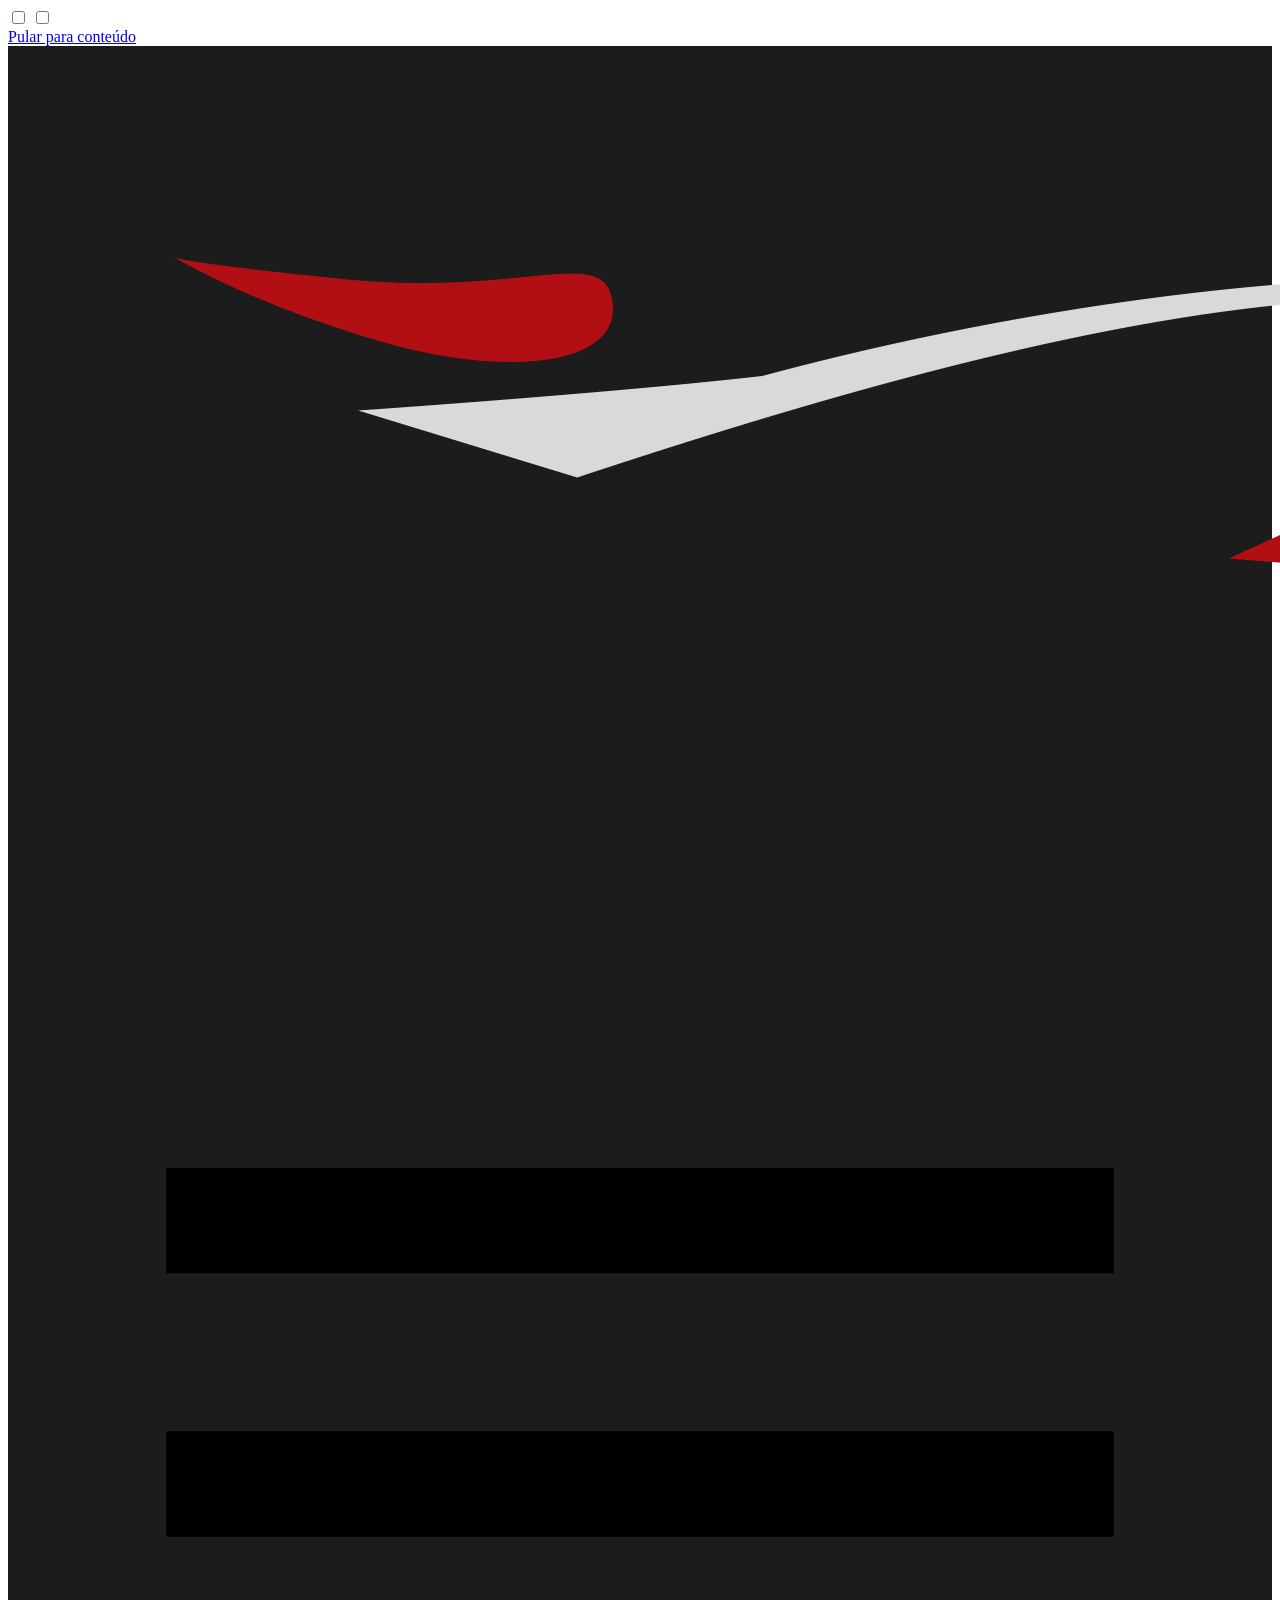
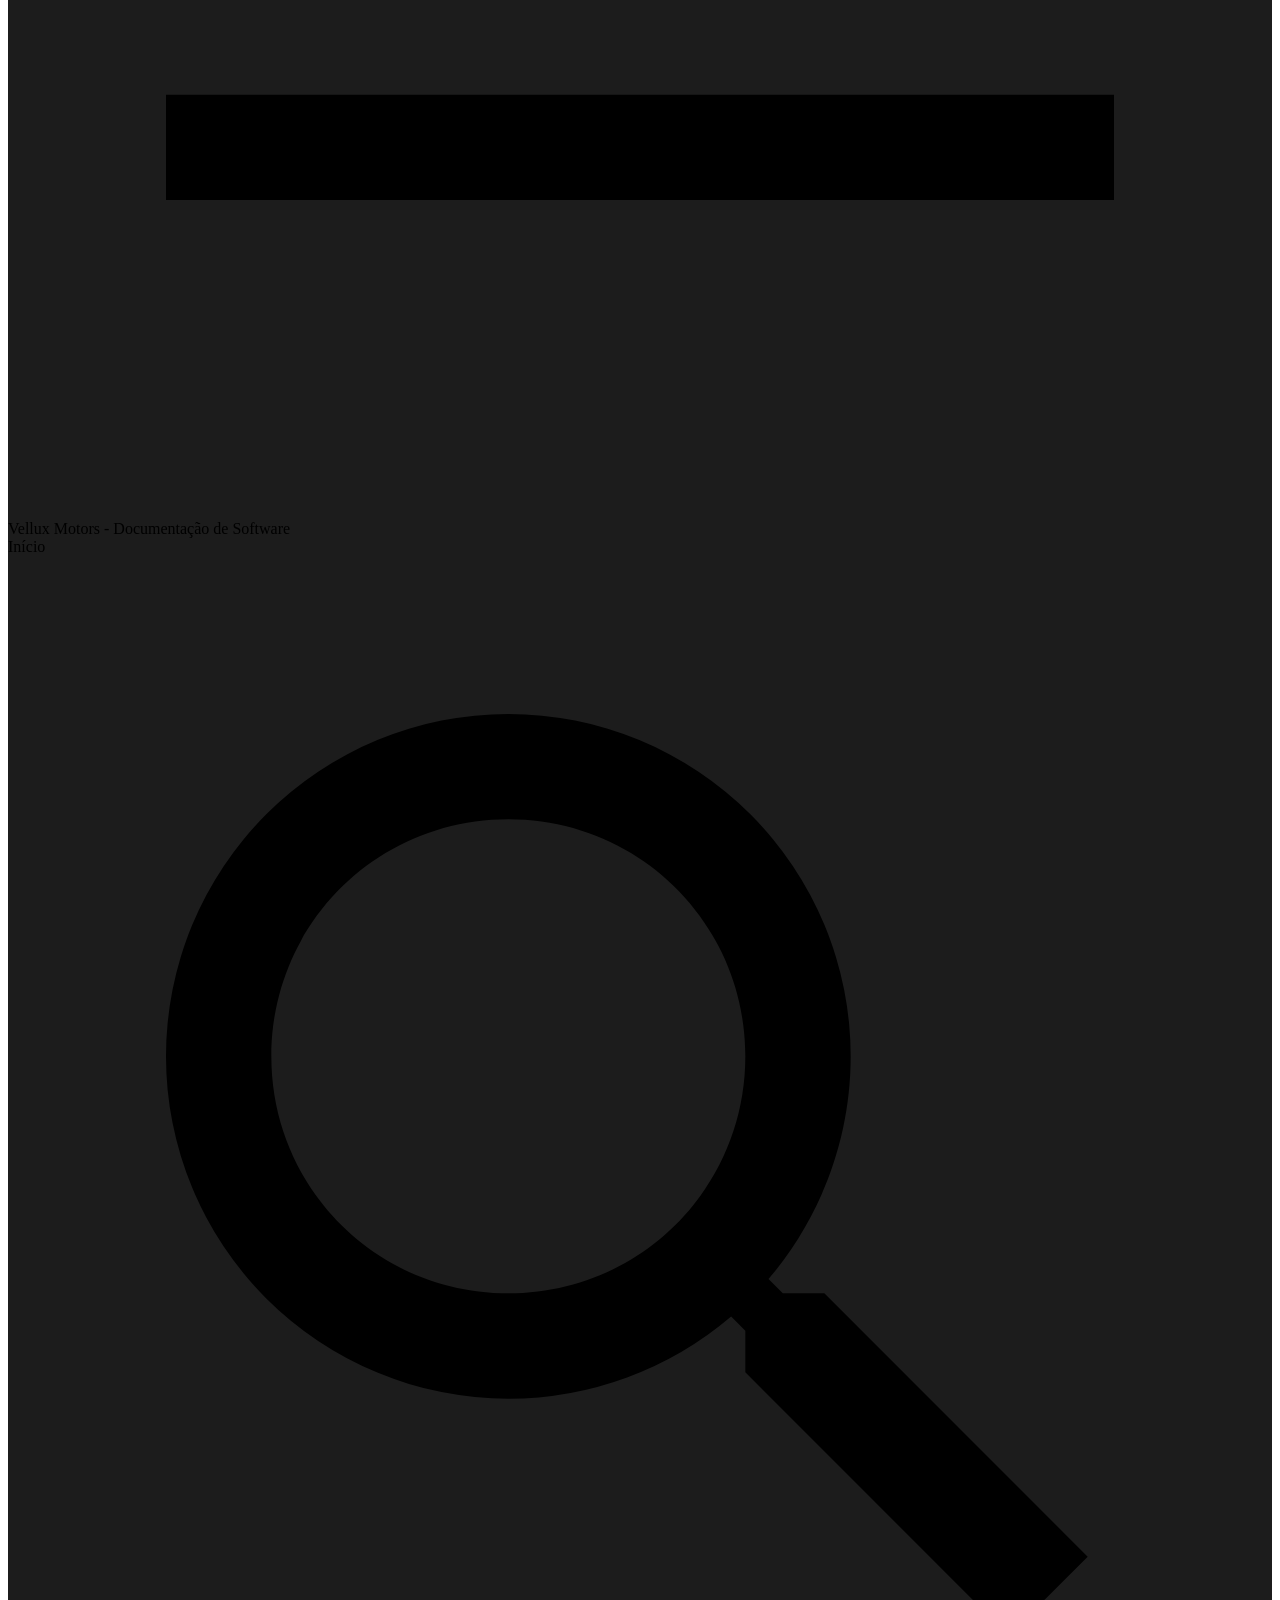
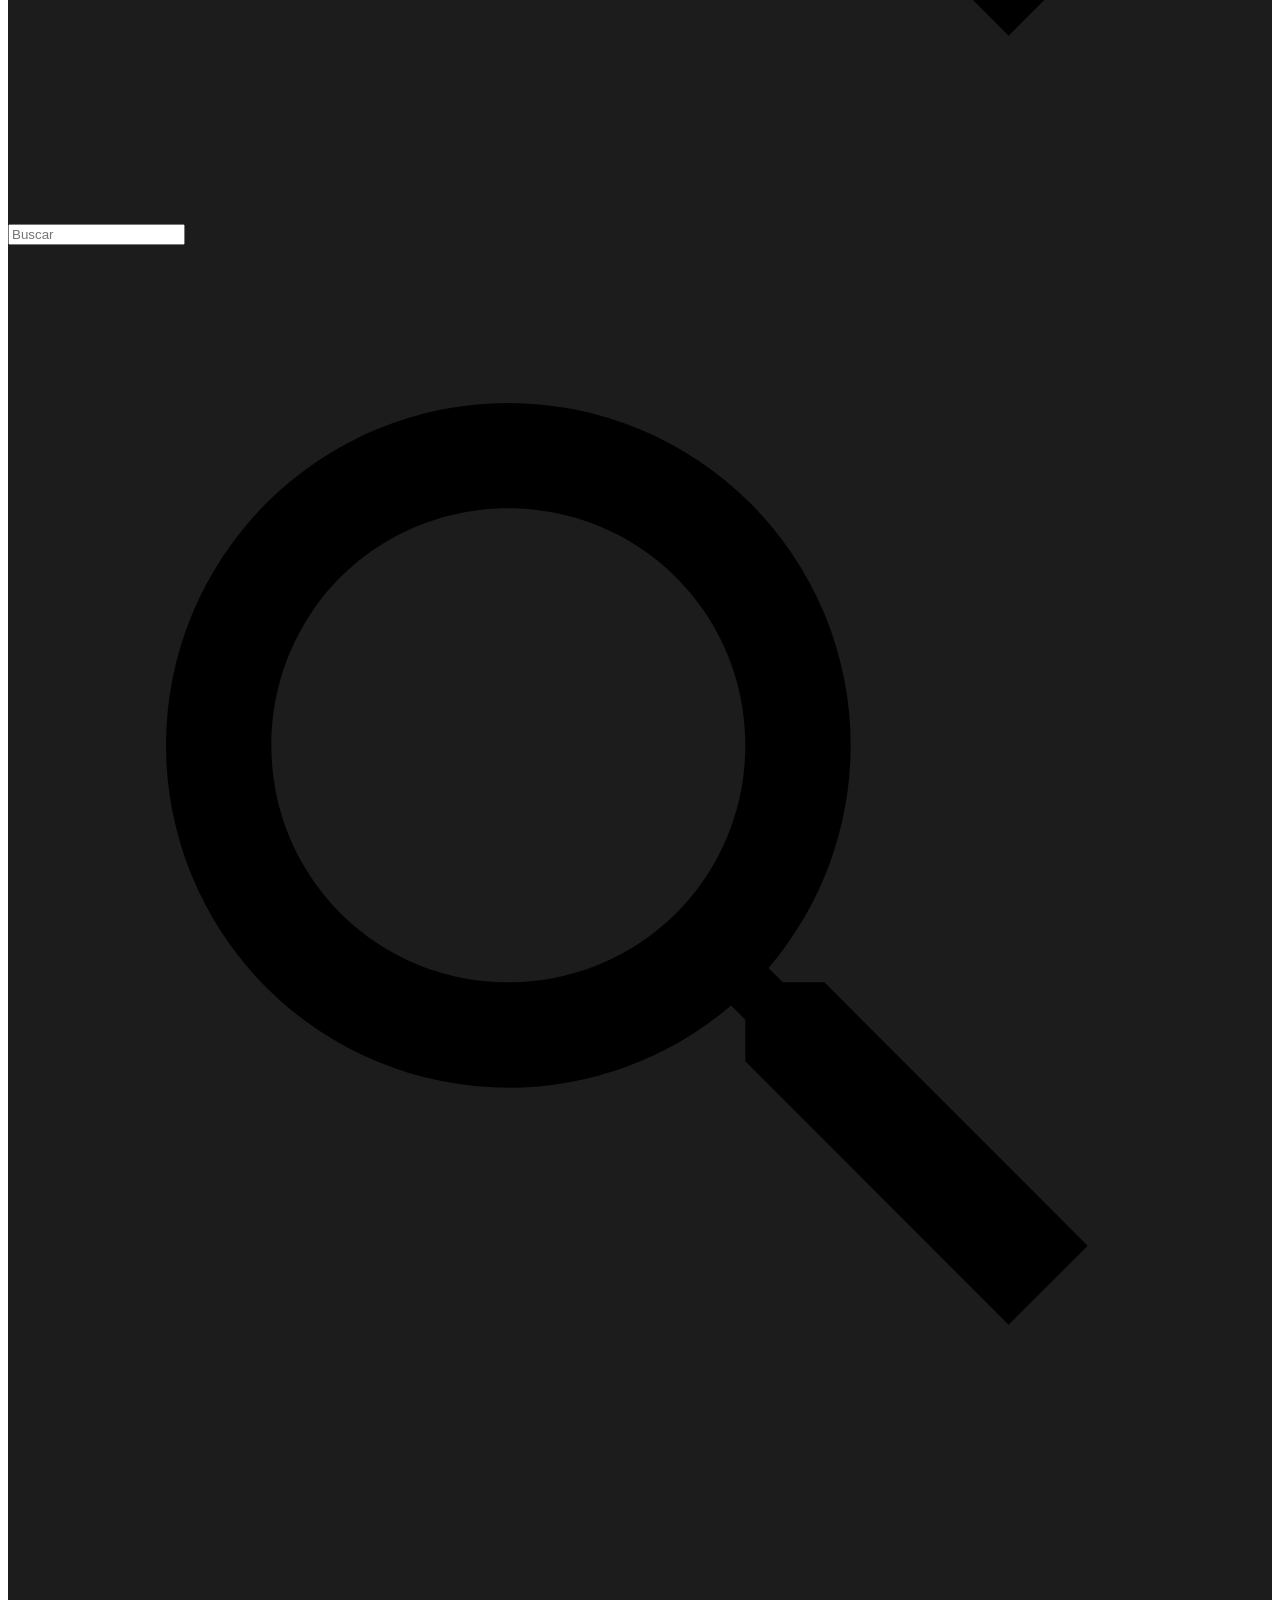
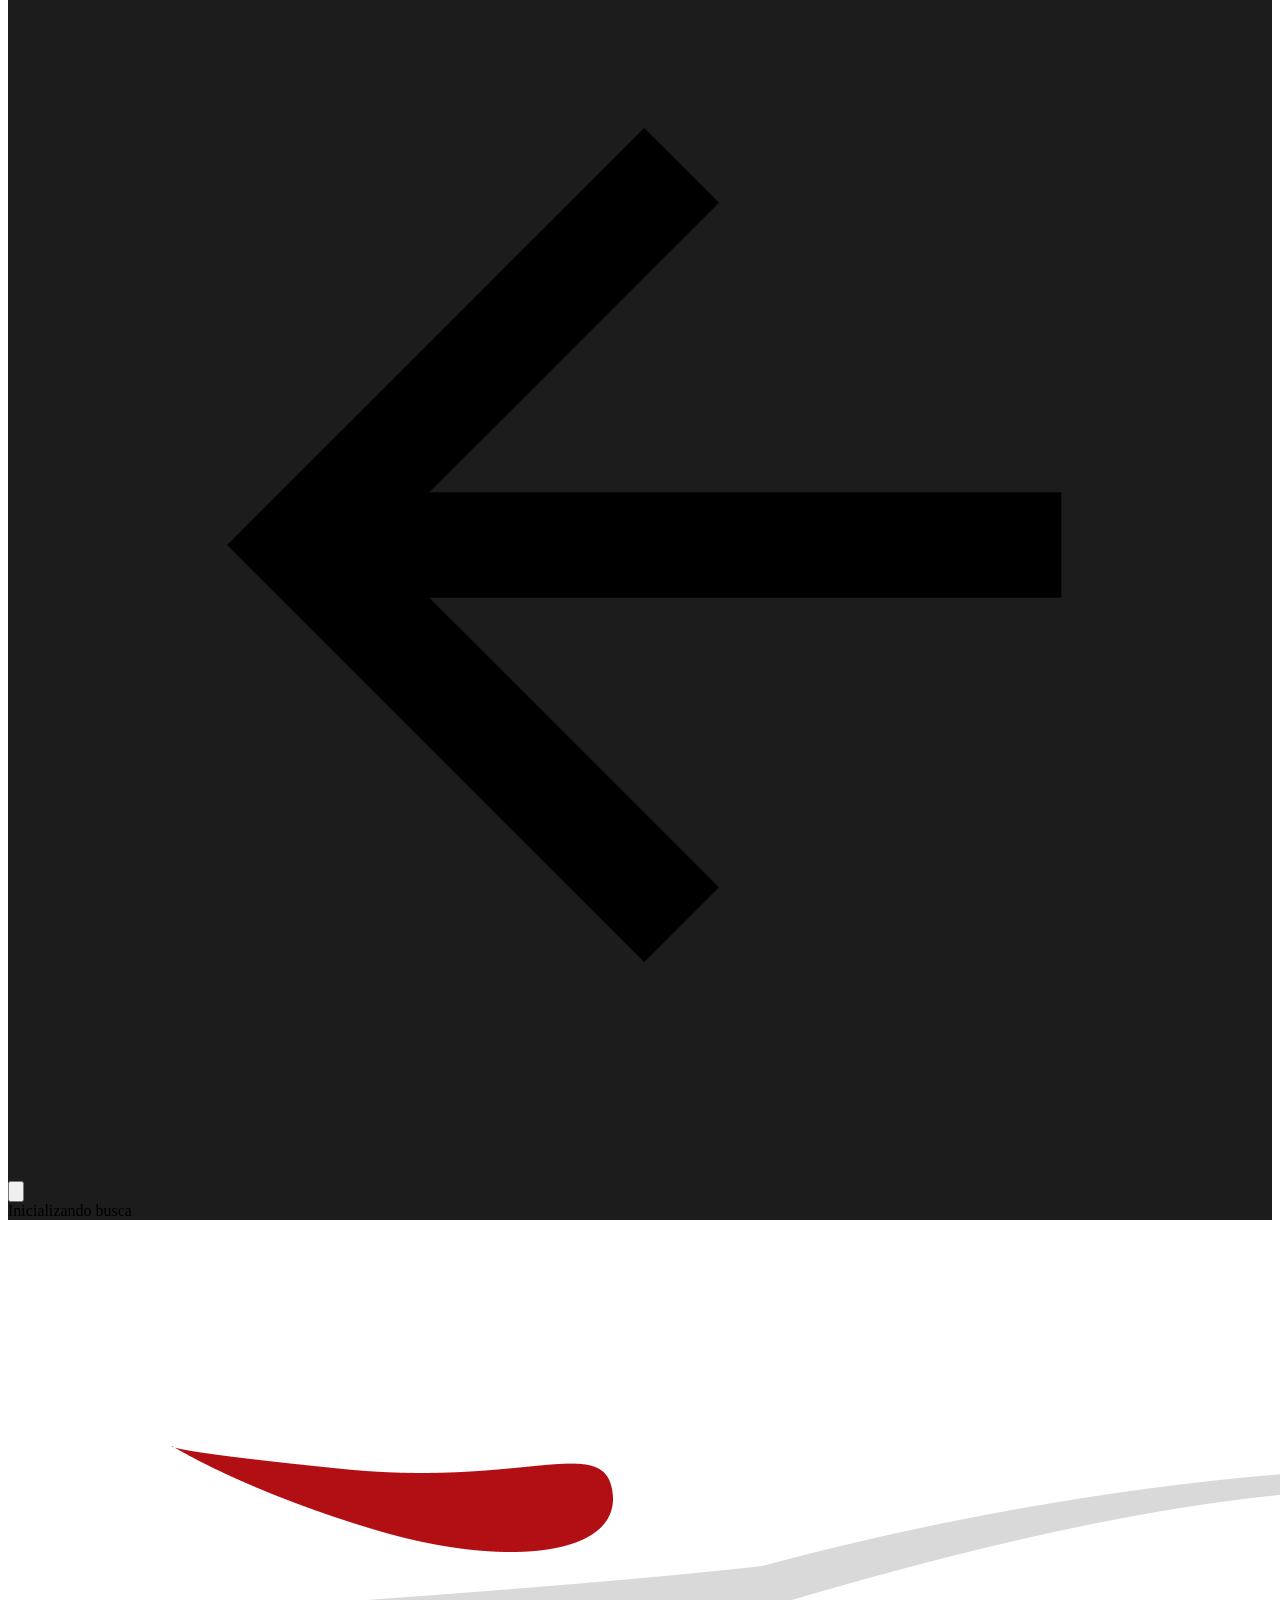
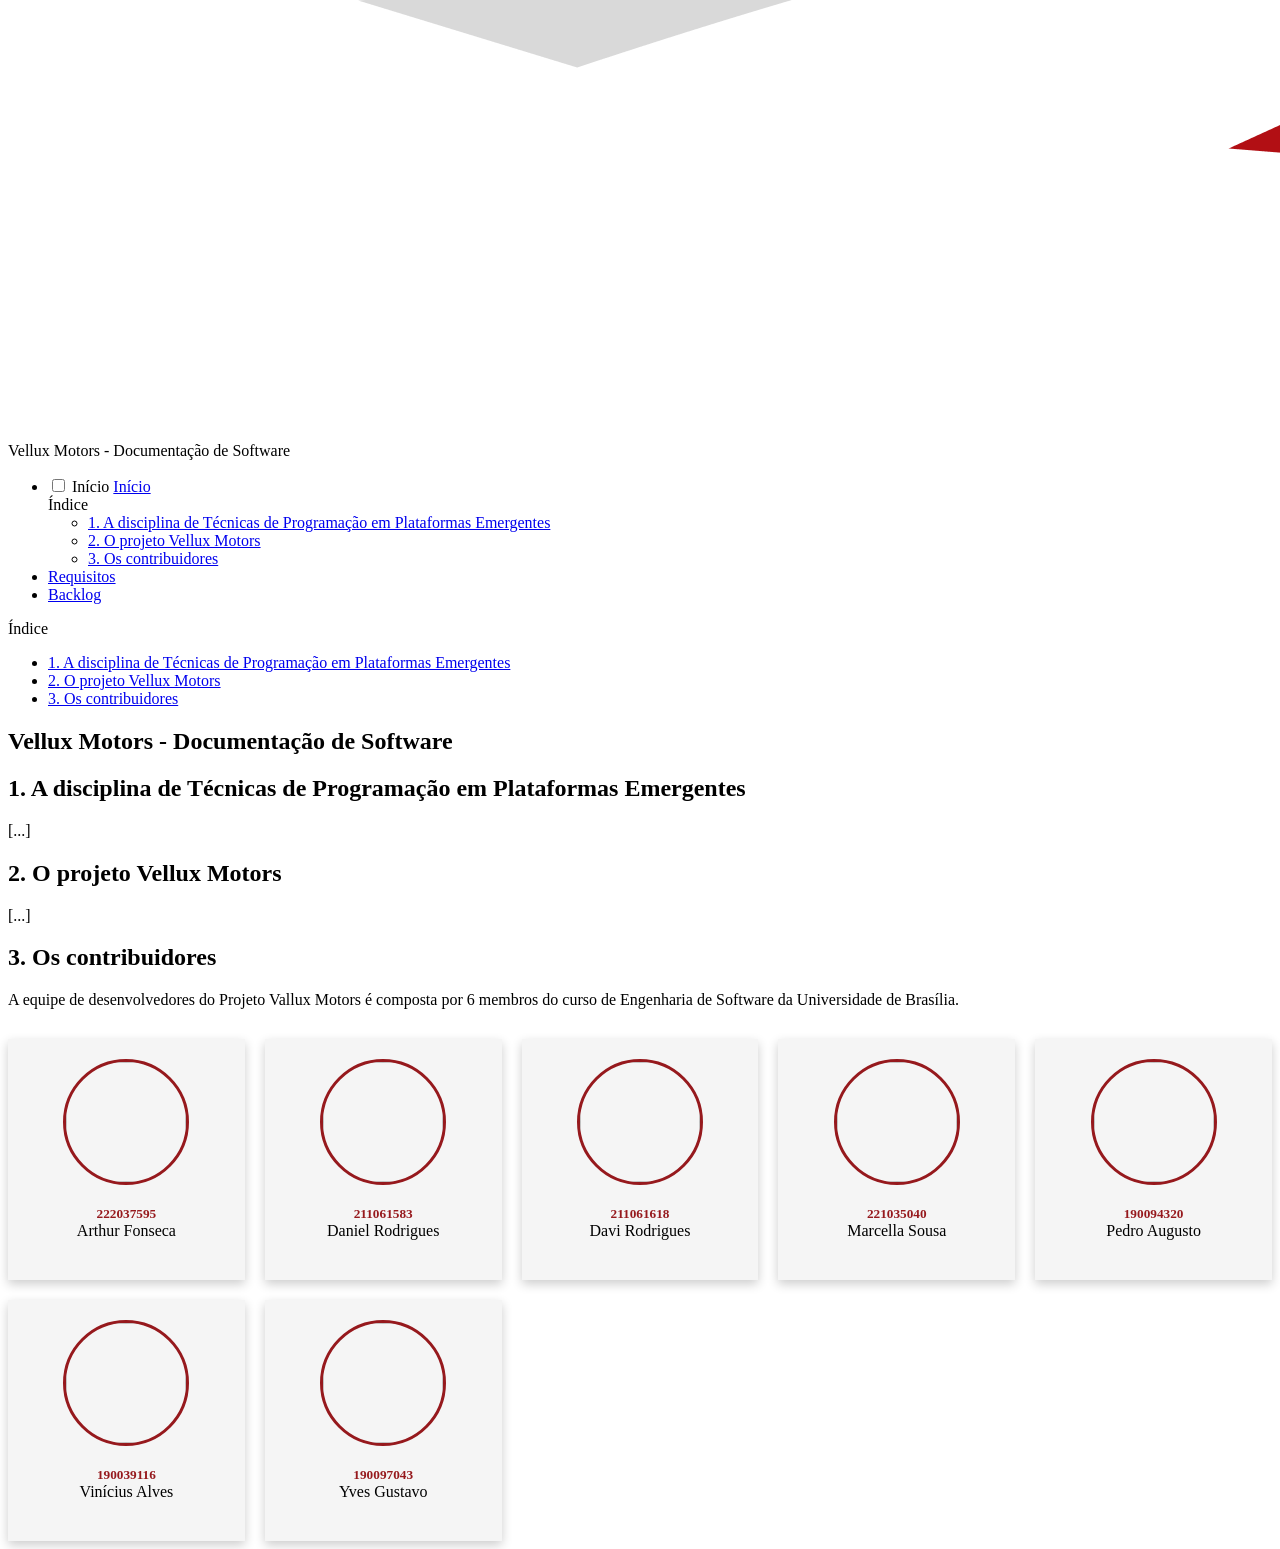
==== index.html @ 157ed8d1 "Deployed 8b0c103 with MkDocs version: 1.6.1" ====
<!doctype html>
<html lang="pt" class="no-js">
  <head>
    
      <meta charset="utf-8">
      <meta name="viewport" content="width=device-width,initial-scale=1">
      
      
      
      
      
        <link rel="next" href="pages/requisitos/">
      
      
        
      
      
      <link rel="icon" href="assets/VelluxMotorsFavicon.png">
      <meta name="generator" content="mkdocs-1.6.1, mkdocs-material-9.7.6">
    
    
      
        <title>Vellux Motors - Documentação de Software</title>
      
    
    
      <link rel="stylesheet" href="assets/stylesheets/main.484c7ddc.min.css">
      
      


    
    
      
    
    
      
        
        
        <link rel="preconnect" href="https://fonts.gstatic.com" crossorigin>
        <link rel="stylesheet" href="https://fonts.googleapis.com/css?family=Roboto:300,300i,400,400i,700,700i%7CRoboto+Mono:400,400i,700,700i&display=fallback">
        <style>:root{--md-text-font:"Roboto";--md-code-font:"Roboto Mono"}</style>
      
    
    
      <link rel="stylesheet" href="stylesheets/styles.css">
    
    <script>__md_scope=new URL(".",location),__md_hash=e=>[...e].reduce(((e,_)=>(e<<5)-e+_.charCodeAt(0)),0),__md_get=(e,_=localStorage,t=__md_scope)=>JSON.parse(_.getItem(t.pathname+"."+e)),__md_set=(e,_,t=localStorage,a=__md_scope)=>{try{t.setItem(a.pathname+"."+e,JSON.stringify(_))}catch(e){}}</script>
    
      

    
    
  </head>
  
  
    <body dir="ltr">
  
    
    <input class="md-toggle" data-md-toggle="drawer" type="checkbox" id="__drawer" autocomplete="off">
    <input class="md-toggle" data-md-toggle="search" type="checkbox" id="__search" autocomplete="off">
    <label class="md-overlay" for="__drawer"></label>
    <div data-md-component="skip">
      
        
        <a href="#vellux-motors-documentacao-de-software" class="md-skip">
          Pular para conteúdo
        </a>
      
    </div>
    <div data-md-component="announce">
      
    </div>
    
    
      

  

<header class="md-header md-header--shadow" data-md-component="header">
  <nav class="md-header__inner md-grid" aria-label="Cabeçalho">
    <a href="." title="Vellux Motors - Documentação de Software" class="md-header__button md-logo" aria-label="Vellux Motors - Documentação de Software" data-md-component="logo">
      
  <img src="assets/VelluxMotorsLogo.png" alt="logo">

    </a>
    <label class="md-header__button md-icon" for="__drawer">
      
      <svg xmlns="http://www.w3.org/2000/svg" viewBox="0 0 24 24"><path d="M3 6h18v2H3zm0 5h18v2H3zm0 5h18v2H3z"/></svg>
    </label>
    <div class="md-header__title" data-md-component="header-title">
      <div class="md-header__ellipsis">
        <div class="md-header__topic">
          <span class="md-ellipsis">
            Vellux Motors - Documentação de Software
          </span>
        </div>
        <div class="md-header__topic" data-md-component="header-topic">
          <span class="md-ellipsis">
            
              Início
            
          </span>
        </div>
      </div>
    </div>
    
    
      <script>var palette=__md_get("__palette");if(palette&&palette.color){if("(prefers-color-scheme)"===palette.color.media){var media=matchMedia("(prefers-color-scheme: light)"),input=document.querySelector(media.matches?"[data-md-color-media='(prefers-color-scheme: light)']":"[data-md-color-media='(prefers-color-scheme: dark)']");palette.color.media=input.getAttribute("data-md-color-media"),palette.color.scheme=input.getAttribute("data-md-color-scheme"),palette.color.primary=input.getAttribute("data-md-color-primary"),palette.color.accent=input.getAttribute("data-md-color-accent")}for(var[key,value]of Object.entries(palette.color))document.body.setAttribute("data-md-color-"+key,value)}</script>
    
    
    
      
      
        <label class="md-header__button md-icon" for="__search">
          
          <svg xmlns="http://www.w3.org/2000/svg" viewBox="0 0 24 24"><path d="M9.5 3A6.5 6.5 0 0 1 16 9.5c0 1.61-.59 3.09-1.56 4.23l.27.27h.79l5 5-1.5 1.5-5-5v-.79l-.27-.27A6.52 6.52 0 0 1 9.5 16 6.5 6.5 0 0 1 3 9.5 6.5 6.5 0 0 1 9.5 3m0 2C7 5 5 7 5 9.5S7 14 9.5 14 14 12 14 9.5 12 5 9.5 5"/></svg>
        </label>
        <div class="md-search" data-md-component="search" role="dialog">
  <label class="md-search__overlay" for="__search"></label>
  <div class="md-search__inner" role="search">
    <form class="md-search__form" name="search">
      <input type="text" class="md-search__input" name="query" aria-label="Buscar" placeholder="Buscar" autocapitalize="off" autocorrect="off" autocomplete="off" spellcheck="false" data-md-component="search-query" required>
      <label class="md-search__icon md-icon" for="__search">
        
        <svg xmlns="http://www.w3.org/2000/svg" viewBox="0 0 24 24"><path d="M9.5 3A6.5 6.5 0 0 1 16 9.5c0 1.61-.59 3.09-1.56 4.23l.27.27h.79l5 5-1.5 1.5-5-5v-.79l-.27-.27A6.52 6.52 0 0 1 9.5 16 6.5 6.5 0 0 1 3 9.5 6.5 6.5 0 0 1 9.5 3m0 2C7 5 5 7 5 9.5S7 14 9.5 14 14 12 14 9.5 12 5 9.5 5"/></svg>
        
        <svg xmlns="http://www.w3.org/2000/svg" viewBox="0 0 24 24"><path d="M20 11v2H8l5.5 5.5-1.42 1.42L4.16 12l7.92-7.92L13.5 5.5 8 11z"/></svg>
      </label>
      <nav class="md-search__options" aria-label="Pesquisar">
        
        <button type="reset" class="md-search__icon md-icon" title="Limpar" aria-label="Limpar" tabindex="-1">
          
          <svg xmlns="http://www.w3.org/2000/svg" viewBox="0 0 24 24"><path d="M19 6.41 17.59 5 12 10.59 6.41 5 5 6.41 10.59 12 5 17.59 6.41 19 12 13.41 17.59 19 19 17.59 13.41 12z"/></svg>
        </button>
      </nav>
      
    </form>
    <div class="md-search__output">
      <div class="md-search__scrollwrap" tabindex="0" data-md-scrollfix>
        <div class="md-search-result" data-md-component="search-result">
          <div class="md-search-result__meta">
            Inicializando busca
          </div>
          <ol class="md-search-result__list" role="presentation"></ol>
        </div>
      </div>
    </div>
  </div>
</div>
      
    
    
  </nav>
  
</header>
    
    <div class="md-container" data-md-component="container">
      
      
        
          
        
      
      <main class="md-main" data-md-component="main">
        <div class="md-main__inner md-grid">
          
            
              
              <div class="md-sidebar md-sidebar--primary" data-md-component="sidebar" data-md-type="navigation" >
                <div class="md-sidebar__scrollwrap">
                  <div class="md-sidebar__inner">
                    



<nav class="md-nav md-nav--primary" aria-label="Navegação" data-md-level="0">
  <label class="md-nav__title" for="__drawer">
    <a href="." title="Vellux Motors - Documentação de Software" class="md-nav__button md-logo" aria-label="Vellux Motors - Documentação de Software" data-md-component="logo">
      
  <img src="assets/VelluxMotorsLogo.png" alt="logo">

    </a>
    Vellux Motors - Documentação de Software
  </label>
  
  <ul class="md-nav__list" data-md-scrollfix>
    
      
      
  
  
    
  
  
  
    <li class="md-nav__item md-nav__item--active">
      
      <input class="md-nav__toggle md-toggle" type="checkbox" id="__toc">
      
      
        
      
      
        <label class="md-nav__link md-nav__link--active" for="__toc">
          
  
  
  <span class="md-ellipsis">
    
  
    Início
  

    
  </span>
  
  

          <span class="md-nav__icon md-icon"></span>
        </label>
      
      <a href="." class="md-nav__link md-nav__link--active">
        
  
  
  <span class="md-ellipsis">
    
  
    Início
  

    
  </span>
  
  

      </a>
      
        

<nav class="md-nav md-nav--secondary" aria-label="Índice">
  
  
  
    
  
  
    <label class="md-nav__title" for="__toc">
      <span class="md-nav__icon md-icon"></span>
      Índice
    </label>
    <ul class="md-nav__list" data-md-component="toc" data-md-scrollfix>
      
        <li class="md-nav__item">
  <a href="#1-a-disciplina-de-tecnicas-de-programacao-em-plataformas-emergentes" class="md-nav__link">
    <span class="md-ellipsis">
      
        1. A disciplina de Técnicas de Programação em Plataformas Emergentes
      
    </span>
  </a>
  
</li>
      
        <li class="md-nav__item">
  <a href="#2-o-projeto-vellux-motors" class="md-nav__link">
    <span class="md-ellipsis">
      
        2. O projeto Vellux Motors
      
    </span>
  </a>
  
</li>
      
        <li class="md-nav__item">
  <a href="#3-os-contribuidores" class="md-nav__link">
    <span class="md-ellipsis">
      
        3. Os contribuidores
      
    </span>
  </a>
  
</li>
      
    </ul>
  
</nav>
      
    </li>
  

    
      
      
  
  
  
  
    <li class="md-nav__item">
      <a href="pages/requisitos/" class="md-nav__link">
        
  
  
  <span class="md-ellipsis">
    
  
    Requisitos
  

    
  </span>
  
  

      </a>
    </li>
  

    
      
      
  
  
  
  
    <li class="md-nav__item">
      <a href="pages/backlog/" class="md-nav__link">
        
  
  
  <span class="md-ellipsis">
    
  
    Backlog
  

    
  </span>
  
  

      </a>
    </li>
  

    
  </ul>
</nav>
                  </div>
                </div>
              </div>
            
            
              
              <div class="md-sidebar md-sidebar--secondary" data-md-component="sidebar" data-md-type="toc" >
                <div class="md-sidebar__scrollwrap">
                  <div class="md-sidebar__inner">
                    

<nav class="md-nav md-nav--secondary" aria-label="Índice">
  
  
  
    
  
  
    <label class="md-nav__title" for="__toc">
      <span class="md-nav__icon md-icon"></span>
      Índice
    </label>
    <ul class="md-nav__list" data-md-component="toc" data-md-scrollfix>
      
        <li class="md-nav__item">
  <a href="#1-a-disciplina-de-tecnicas-de-programacao-em-plataformas-emergentes" class="md-nav__link">
    <span class="md-ellipsis">
      
        1. A disciplina de Técnicas de Programação em Plataformas Emergentes
      
    </span>
  </a>
  
</li>
      
        <li class="md-nav__item">
  <a href="#2-o-projeto-vellux-motors" class="md-nav__link">
    <span class="md-ellipsis">
      
        2. O projeto Vellux Motors
      
    </span>
  </a>
  
</li>
      
        <li class="md-nav__item">
  <a href="#3-os-contribuidores" class="md-nav__link">
    <span class="md-ellipsis">
      
        3. Os contribuidores
      
    </span>
  </a>
  
</li>
      
    </ul>
  
</nav>
                  </div>
                </div>
              </div>
            
          
          
            <div class="md-content" data-md-component="content">
              
              <article class="md-content__inner md-typeset">
                
                  



<h1 id="vellux-motors-documentacao-de-software">Vellux Motors - Documentação de Software</h1>
<h2 id="1-a-disciplina-de-tecnicas-de-programacao-em-plataformas-emergentes">1. A disciplina de Técnicas de Programação em Plataformas Emergentes</h2>
<p>[...]</p>
<h2 id="2-o-projeto-vellux-motors">2. O projeto Vellux Motors</h2>
<p>[...]</p>
<h2 id="3-os-contribuidores">3. Os contribuidores</h2>
<p>A equipe de desenvolvedores do Projeto Vallux Motors é composta por 6 membros do curso de Engenharia de Software da Universidade de Brasília.</p>
<div style="
  display: grid;
  grid-template-columns: repeat(auto-fit, minmax(210px, 1fr));
  gap: 20px;
  margin-top: 30px;
">

<a href="https://github.com/arthurfonsecaa" style="text-decoration: none; color: inherit; box-shadow: 0 4px 10px 0 rgba(0, 0, 0, 0.2)">
  <div style="text-align: center; background: #f5f5f5; padding: 20px;">
    <img src="https://github.com/arthurfonsecaa.png" style="width: 120px; height: 120px; object-fit: cover; border-radius: 50%; border: 3px solid #96191d;">
    <h5 style="margin: 20px 0px 0px 0px; padding: 0px; color: #96191d">222037595</h5>
    <p style="color: black; margin: 0px 0px 20px 0px; padding: 0px">Arthur Fonseca</p>
  </div>
</a>

<a href="https://github.com/DanielRogs" style="text-decoration: none; color: inherit; box-shadow: 0 4px 10px 0 rgba(0, 0, 0, 0.2)">
  <div style="text-align: center; background: #f5f5f5; padding: 20px;">
    <img src="https://github.com/DanielRogs.png" style="width: 120px; height: 120px; object-fit: cover; border-radius: 50%; border: 3px solid #96191d;">
    <h5 style="margin: 20px 0px 0px 0px; padding: 0px; color: #96191d">211061583</h5>
    <p style="color: black; margin: 0px 0px 20px 0px; padding: 0px">Daniel Rodrigues</p>
  </div>
</a>

<a href="https://github.com/DaviRogs" style="text-decoration: none; color: inherit; box-shadow: 0 4px 10px 0 rgba(0, 0, 0, 0.2)">
  <div style="text-align: center; background: #f5f5f5; padding: 20px;">
    <img src="https://github.com/DaviRogs.png" style="width: 120px; height: 120px; object-fit: cover; border-radius: 50%; border: 3px solid #96191d;">
    <h5 style="margin: 20px 0px 0px 0px; padding: 0px; color: #96191d">211061618</h5>
    <p style="color: black; margin: 0px 0px 20px 0px; padding: 0px">Davi Rodrigues</p>
  </div>
</a>

<a href="https://github.com/marcellaanderle" style="text-decoration: none; color: inherit; box-shadow: 0 4px 10px 0 rgba(0, 0, 0, 0.2)">
  <div style="text-align: center; background: #f5f5f5; padding: 20px;">
    <img src="https://github.com/marcellaanderle.png" style="width: 120px; height: 120px; object-fit: cover; border-radius: 50%; border: 3px solid #96191d;">
    <h5 style="margin: 20px 0px 0px 0px; padding: 0px; color: #96191d">221035040</h5>
    <p style="color: black; margin: 0px 0px 20px 0px; padding: 0px">Marcella Sousa</p>
  </div>
</a>

<a href="https://github.com/PedroSiq" style="text-decoration: none; color: inherit; box-shadow: 0 4px 10px 0 rgba(0, 0, 0, 0.2)">
  <div style="text-align: center; background: #f5f5f5; padding: 20px;">
    <img src="https://github.com/PedroSiq.png" style="width: 120px; height: 120px; object-fit: cover; border-radius: 50%; border: 3px solid #96191d;">
    <h5 style="margin: 20px 0px 0px 0px; padding: 0px; color: #96191d">190094320</h5>
    <p style="color: black; margin: 0px 0px 20px 0px; padding: 0px">Pedro Augusto</p>
  </div>
</a>

<a href="https://github.com/Vinialves2020" style="text-decoration: none; color: inherit; box-shadow: 0 4px 10px 0 rgba(0, 0, 0, 0.2)">
  <div style="text-align: center; background: #f5f5f5; padding: 20px;">
    <img src="https://github.com/Vinialves2020.png" style="width: 120px; height: 120px; object-fit: cover; border-radius: 50%; border: 3px solid #96191d;">
    <h5 style="margin: 20px 0px 0px 0px; padding: 0px; color: #96191d">190039116</h5>
    <p style="color: black; margin: 0px 0px 20px 0px; padding: 0px">Vinícius Alves</p>
  </div>
</a>

<a href="https://github.com/Yvestxt" style="text-decoration: none; color: inherit; box-shadow: 0 4px 10px 0 rgba(0, 0, 0, 0.2)">
  <div style="text-align: center; background: #f5f5f5; padding: 20px;">
    <img src="https://github.com/Yvestxt.png" style="width: 120px; height: 120px; object-fit: cover; border-radius: 50%; border: 3px solid #96191d;">
    <h5 style="margin: 20px 0px 0px 0px; padding: 0px; color: #96191d">190097043</h5>
    <p style="color: black; margin: 0px 0px 20px 0px; padding: 0px">Yves Gustavo</p>
  </div>
</a>
</div>












                
              </article>
            </div>
          
          
  <script>var tabs=__md_get("__tabs");if(Array.isArray(tabs))e:for(var set of document.querySelectorAll(".tabbed-set")){var labels=set.querySelector(".tabbed-labels");for(var tab of tabs)for(var label of labels.getElementsByTagName("label"))if(label.innerText.trim()===tab){var input=document.getElementById(label.htmlFor);input.checked=!0;continue e}}</script>

<script>var target=document.getElementById(location.hash.slice(1));target&&target.name&&(target.checked=target.name.startsWith("__tabbed_"))</script>
        </div>
        
          <button type="button" class="md-top md-icon" data-md-component="top" hidden>
  
  <svg xmlns="http://www.w3.org/2000/svg" viewBox="0 0 24 24"><path d="M13 20h-2V8l-5.5 5.5-1.42-1.42L12 4.16l7.92 7.92-1.42 1.42L13 8z"/></svg>
  Voltar para o topo
</button>
        
      </main>
      
        <footer class="md-footer">
  
  <div class="md-footer-meta md-typeset">
    <div class="md-footer-meta__inner md-grid">
      <div class="md-copyright">
  
  
    Made with
    <a href="https://squidfunk.github.io/mkdocs-material/" target="_blank" rel="noopener">
      Material for MkDocs
    </a>
  
</div>
      
    </div>
  </div>
</footer>
      
    </div>
    <div class="md-dialog" data-md-component="dialog">
      <div class="md-dialog__inner md-typeset"></div>
    </div>
    
    
    
      
      
      <script id="__config" type="application/json">{"annotate": null, "base": ".", "features": ["content.code.annotate", "content.tabs.link", "header.autohide", "navigation.instant", "navigation.top", "navigation.tracking"], "search": "assets/javascripts/workers/search.2c215733.min.js", "tags": null, "translations": {"clipboard.copied": "Copiado para \u00e1rea de transfer\u00eancia", "clipboard.copy": "Copiar para \u00e1rea de transfer\u00eancia", "search.result.more.one": "mais 1 nesta p\u00e1gina", "search.result.more.other": "# mais nesta p\u00e1gina", "search.result.none": "Nenhum documento encontrado", "search.result.one": "1 documento encontrado", "search.result.other": "# documentos encontrados", "search.result.placeholder": "Digite para iniciar a busca", "search.result.term.missing": "Ausente", "select.version": "Selecione a vers\u00e3o"}, "version": null}</script>
    
    
      <script src="assets/javascripts/bundle.79ae519e.min.js"></script>
      
    
  </body>
</html>
---- assets/stylesheets/main.484c7ddc.min.css ----
@charset "UTF-8";html{-webkit-text-size-adjust:none;-moz-text-size-adjust:none;text-size-adjust:none;box-sizing:border-box}*,:after,:before{box-sizing:inherit}@media (prefers-reduced-motion){*,:after,:before{transition:none!important}}body{margin:0}a,button,input,label{-webkit-tap-highlight-color:transparent}a{color:inherit;text-decoration:none}hr{border:0;box-sizing:initial;display:block;height:.05rem;overflow:visible;padding:0}small{font-size:80%}sub,sup{line-height:1em}img{border-style:none}table{border-collapse:initial;border-spacing:0}td,th{font-weight:400;vertical-align:top}button{background:#0000;border:0;font-family:inherit;font-size:inherit;margin:0;padding:0}input{border:0;outline:none}:root{--md-primary-fg-color:#4051b5;--md-primary-fg-color--light:#5d6cc0;--md-primary-fg-color--dark:#303fa1;--md-primary-bg-color:#fff;--md-primary-bg-color--light:#ffffffb3;--md-accent-fg-color:#526cfe;--md-accent-fg-color--transparent:#526cfe1a;--md-accent-bg-color:#fff;--md-accent-bg-color--light:#ffffffb3}[data-md-color-scheme=default]{color-scheme:light}[data-md-color-scheme=default] img[src$="#gh-dark-mode-only"],[data-md-color-scheme=default] img[src$="#only-dark"]{display:none}:root,[data-md-color-scheme=default]{--md-hue:225deg;--md-default-fg-color:#000000de;--md-default-fg-color--light:#0000008a;--md-default-fg-color--lighter:#00000052;--md-default-fg-color--lightest:#00000012;--md-default-bg-color:#fff;--md-default-bg-color--light:#ffffffb3;--md-default-bg-color--lighter:#ffffff4d;--md-default-bg-color--lightest:#ffffff1f;--md-code-fg-color:#36464e;--md-code-bg-color:#f5f5f5;--md-code-bg-color--light:#f5f5f5b3;--md-code-bg-color--lighter:#f5f5f54d;--md-code-hl-color:#4287ff;--md-code-hl-color--light:#4287ff1a;--md-code-hl-number-color:#d52a2a;--md-code-hl-special-color:#db1457;--md-code-hl-function-color:#a846b9;--md-code-hl-constant-color:#6e59d9;--md-code-hl-keyword-color:#3f6ec6;--md-code-hl-string-color:#1c7d4d;--md-code-hl-name-color:var(--md-code-fg-color);--md-code-hl-operator-color:var(--md-default-fg-color--light);--md-code-hl-punctuation-color:var(--md-default-fg-color--light);--md-code-hl-comment-color:var(--md-default-fg-color--light);--md-code-hl-generic-color:var(--md-default-fg-color--light);--md-code-hl-variable-color:var(--md-default-fg-color--light);--md-typeset-color:var(--md-default-fg-color);--md-typeset-a-color:var(--md-primary-fg-color);--md-typeset-del-color:#f5503d26;--md-typeset-ins-color:#0bd57026;--md-typeset-kbd-color:#fafafa;--md-typeset-kbd-accent-color:#fff;--md-typeset-kbd-border-color:#b8b8b8;--md-typeset-mark-color:#ffff0080;--md-typeset-table-color:#0000001f;--md-typeset-table-color--light:rgba(0,0,0,.035);--md-admonition-fg-color:var(--md-default-fg-color);--md-admonition-bg-color:var(--md-default-bg-color);--md-warning-fg-color:#000000de;--md-warning-bg-color:#ff9;--md-footer-fg-color:#fff;--md-footer-fg-color--light:#ffffffb3;--md-footer-fg-color--lighter:#ffffff73;--md-footer-bg-color:#000000de;--md-footer-bg-color--dark:#00000052;--md-shadow-z1:0 0.2rem 0.5rem #0000000d,0 0 0.05rem #0000001a;--md-shadow-z2:0 0.2rem 0.5rem #0000001a,0 0 0.05rem #00000040;--md-shadow-z3:0 0.2rem 0.5rem #0003,0 0 0.05rem #00000059}.md-icon svg{fill:currentcolor;display:block;height:1.2rem;width:1.2rem}body{-webkit-font-smoothing:antialiased;-moz-osx-font-smoothing:grayscale;--md-text-font-family:var(--md-text-font,_),-apple-system,BlinkMacSystemFont,Helvetica,Arial,sans-serif;--md-code-font-family:var(--md-code-font,_),SFMono-Regular,Consolas,Menlo,monospace}aside,body,input{font-feature-settings:"kern","liga";color:var(--md-typeset-color);font-family:var(--md-text-font-family)}code,kbd,pre{font-feature-settings:"kern";font-family:var(--md-code-font-family)}:root{--md-typeset-table-sort-icon:url('data:image/svg+xml;charset=utf-8,<svg xmlns="http://www.w3.org/2000/svg" viewBox="0 0 24 24"><path d="m18 21-4-4h3V7h-3l4-4 4 4h-3v10h3M2 19v-2h10v2M2 13v-2h7v2M2 7V5h4v2z"/></svg>');--md-typeset-table-sort-icon--asc:url('data:image/svg+xml;charset=utf-8,<svg xmlns="http://www.w3.org/2000/svg" viewBox="0 0 24 24"><path d="M19 17h3l-4 4-4-4h3V3h2M2 17h10v2H2M6 5v2H2V5m0 6h7v2H2z"/></svg>');--md-typeset-table-sort-icon--desc:url('data:image/svg+xml;charset=utf-8,<svg xmlns="http://www.w3.org/2000/svg" viewBox="0 0 24 24"><path d="M19 7h3l-4-4-4 4h3v14h2M2 17h10v2H2M6 5v2H2V5m0 6h7v2H2z"/></svg>')}.md-typeset{-webkit-print-color-adjust:exact;color-adjust:exact;font-size:.8rem;line-height:1.6;overflow-wrap:break-word}@media print{.md-typeset{font-size:.68rem}}.md-typeset blockquote,.md-typeset dl,.md-typeset figure,.md-typeset ol,.md-typeset pre,.md-typeset ul{margin-bottom:1em;margin-top:1em}.md-typeset h1{color:var(--md-default-fg-color--light);font-size:2em;line-height:1.3;margin:0 0 1.25em}.md-typeset h1,.md-typeset h2{font-weight:300;letter-spacing:-.01em}.md-typeset h2{font-size:1.5625em;line-height:1.4;margin:1.6em 0 .64em}.md-typeset h3{font-size:1.25em;font-weight:400;letter-spacing:-.01em;line-height:1.5;margin:1.6em 0 .8em}.md-typeset h2+h3{margin-top:.8em}.md-typeset h4{font-weight:700;letter-spacing:-.01em;margin:1em 0}.md-typeset h5,.md-typeset h6{color:var(--md-default-fg-color--light);font-size:.8em;font-weight:700;letter-spacing:-.01em;margin:1.25em 0}.md-typeset h5{text-transform:uppercase}.md-typeset h5 code{text-transform:none}.md-typeset hr{border-bottom:.05rem solid var(--md-default-fg-color--lightest);display:flow-root;margin:1.5em 0}.md-typeset a{color:var(--md-typeset-a-color);word-break:break-word}.md-typeset a,.md-typeset a:before{transition:color 125ms}.md-typeset a:focus,.md-typeset a:hover{color:var(--md-accent-fg-color)}.md-typeset a:focus code,.md-typeset a:hover code{background-color:var(--md-accent-fg-color--transparent);color:var(--md-accent-fg-color)}.md-typeset a code{color:var(--md-typeset-a-color)}.md-typeset a.focus-visible{outline-color:var(--md-accent-fg-color);outline-offset:.2rem}.md-typeset code,.md-typeset kbd,.md-typeset pre{color:var(--md-code-fg-color);direction:ltr;font-variant-ligatures:none;transition:background-color 125ms}@media print{.md-typeset code,.md-typeset kbd,.md-typeset pre{white-space:pre-wrap}}.md-typeset code{background-color:var(--md-code-bg-color);border-radius:.1rem;-webkit-box-decoration-break:clone;box-decoration-break:clone;font-size:.85em;padding:0 .2941176471em;transition:color 125ms,background-color 125ms;word-break:break-word}.md-typeset code:not(.focus-visible){-webkit-tap-highlight-color:transparent;outline:none}.md-typeset pre{display:flow-root;line-height:1.4;position:relative}.md-typeset pre>code{-webkit-box-decoration-break:slice;box-decoration-break:slice;box-shadow:none;display:block;margin:0;outline-color:var(--md-accent-fg-color);overflow:auto;padding:.7720588235em 1.1764705882em;scrollbar-color:var(--md-default-fg-color--lighter) #0000;scrollbar-width:thin;touch-action:auto;word-break:normal}.md-typeset pre>code:hover{scrollbar-color:var(--md-accent-fg-color) #0000}.md-typeset pre>code::-webkit-scrollbar{height:.2rem;width:.2rem}.md-typeset pre>code::-webkit-scrollbar-thumb{background-color:var(--md-default-fg-color--lighter)}.md-typeset pre>code::-webkit-scrollbar-thumb:hover{background-color:var(--md-accent-fg-color)}.md-typeset kbd{background-color:var(--md-typeset-kbd-color);border-radius:.1rem;box-shadow:0 .1rem 0 .05rem var(--md-typeset-kbd-border-color),0 .1rem 0 var(--md-typeset-kbd-border-color),0 -.1rem .2rem var(--md-typeset-kbd-accent-color) inset;color:var(--md-default-fg-color);display:inline-block;font-size:.75em;padding:0 .6666666667em;vertical-align:text-top;word-break:break-word}.md-typeset mark{background-color:var(--md-typeset-mark-color);-webkit-box-decoration-break:clone;box-decoration-break:clone;color:inherit;word-break:break-word}.md-typeset abbr{cursor:help;text-decoration:none}.md-typeset [data-preview],.md-typeset abbr{border-bottom:.05rem dotted var(--md-default-fg-color--light)}.md-typeset small{opacity:.75}[dir=ltr] .md-typeset sub,[dir=ltr] .md-typeset sup{margin-left:.078125em}[dir=rtl] .md-typeset sub,[dir=rtl] .md-typeset sup{margin-right:.078125em}[dir=ltr] .md-typeset blockquote{padding-left:.6rem}[dir=rtl] .md-typeset blockquote{padding-right:.6rem}[dir=ltr] .md-typeset blockquote{border-left:.2rem solid var(--md-default-fg-color--lighter)}[dir=rtl] .md-typeset blockquote{border-right:.2rem solid var(--md-default-fg-color--lighter)}.md-typeset blockquote{color:var(--md-default-fg-color--light);margin-left:0;margin-right:0}.md-typeset ul{list-style-type:disc}.md-typeset ul[type]{list-style-type:revert-layer}[dir=ltr] .md-typeset ol,[dir=ltr] .md-typeset ul{margin-left:.625em}[dir=rtl] .md-typeset ol,[dir=rtl] .md-typeset ul{margin-right:.625em}.md-typeset ol,.md-typeset ul{padding:0}.md-typeset ol:not([hidden]),.md-typeset ul:not([hidden]){display:flow-root}.md-typeset ol ol,.md-typeset ul ol{list-style-type:lower-alpha}.md-typeset ol ol ol,.md-typeset ul ol ol{list-style-type:lower-roman}.md-typeset ol ol ol ol,.md-typeset ul ol ol ol{list-style-type:upper-alpha}.md-typeset ol ol ol ol ol,.md-typeset ul ol ol ol ol{list-style-type:upper-roman}.md-typeset ol[type],.md-typeset ul[type]{list-style-type:revert-layer}[dir=ltr] .md-typeset ol li,[dir=ltr] .md-typeset ul li{margin-left:1.25em}[dir=rtl] .md-typeset ol li,[dir=rtl] .md-typeset ul li{margin-right:1.25em}.md-typeset ol li,.md-typeset ul li{margin-bottom:.5em}.md-typeset ol li blockquote,.md-typeset ol li p,.md-typeset ul li blockquote,.md-typeset ul li p{margin:.5em 0}.md-typeset ol li:last-child,.md-typeset ul li:last-child{margin-bottom:0}[dir=ltr] .md-typeset ol li ol,[dir=ltr] .md-typeset ol li ul,[dir=ltr] .md-typeset ul li ol,[dir=ltr] .md-typeset ul li ul{margin-left:.625em}[dir=rtl] .md-typeset ol li ol,[dir=rtl] .md-typeset ol li ul,[dir=rtl] .md-typeset ul li ol,[dir=rtl] .md-typeset ul li ul{margin-right:.625em}.md-typeset ol li ol,.md-typeset ol li ul,.md-typeset ul li ol,.md-typeset ul li ul{margin-bottom:.5em;margin-top:.5em}[dir=ltr] .md-typeset dd{margin-left:1.875em}[dir=rtl] .md-typeset dd{margin-right:1.875em}.md-typeset dd{margin-bottom:1.5em;margin-top:1em}.md-typeset img,.md-typeset svg,.md-typeset video{height:auto;max-width:100%}.md-typeset img[align=left]{margin:1em 1em 1em 0}.md-typeset img[align=right]{margin:1em 0 1em 1em}.md-typeset img[align]:only-child{margin-top:0}.md-typeset figure{display:flow-root;margin:1em auto;max-width:100%;text-align:center;width:fit-content}.md-typeset figure img{display:block;margin:0 auto}.md-typeset figcaption{font-style:italic;margin:1em auto;max-width:24rem}.md-typeset iframe{max-width:100%}.md-typeset table:not([class]){background-color:var(--md-default-bg-color);border:.05rem solid var(--md-typeset-table-color);border-radius:.1rem;display:inline-block;font-size:.64rem;max-width:100%;overflow:auto;touch-action:auto}@media print{.md-typeset table:not([class]){display:table}}.md-typeset table:not([class])+*{margin-top:1.5em}.md-typeset table:not([class]) td>:first-child,.md-typeset table:not([class]) th>:first-child{margin-top:0}.md-typeset table:not([class]) td>:last-child,.md-typeset table:not([class]) th>:last-child{margin-bottom:0}.md-typeset table:not([class]) td:not([align]),.md-typeset table:not([class]) th:not([align]){text-align:left}[dir=rtl] .md-typeset table:not([class]) td:not([align]),[dir=rtl] .md-typeset table:not([class]) th:not([align]){text-align:right}.md-typeset table:not([class]) th{font-weight:700;min-width:5rem;padding:.9375em 1.25em;vertical-align:top}.md-typeset table:not([class]) td{border-top:.05rem solid var(--md-typeset-table-color);padding:.9375em 1.25em;vertical-align:top}.md-typeset table:not([class]) tbody tr{transition:background-color 125ms}.md-typeset table:not([class]) tbody tr:hover{background-color:var(--md-typeset-table-color--light);box-shadow:0 .05rem 0 var(--md-default-bg-color) inset}.md-typeset table:not([class]) a{word-break:normal}.md-typeset table th[role=columnheader]{cursor:pointer}[dir=ltr] .md-typeset table th[role=columnheader]:after{margin-left:.5em}[dir=rtl] .md-typeset table th[role=columnheader]:after{margin-right:.5em}.md-typeset table th[role=columnheader]:after{content:"";display:inline-block;height:1.2em;-webkit-mask-image:var(--md-typeset-table-sort-icon);mask-image:var(--md-typeset-table-sort-icon);-webkit-mask-repeat:no-repeat;mask-repeat:no-repeat;-webkit-mask-size:contain;mask-size:contain;transition:background-color 125ms;vertical-align:text-bottom;width:1.2em}.md-typeset table th[role=columnheader]:hover:after{background-color:var(--md-default-fg-color--lighter)}.md-typeset table th[role=columnheader][aria-sort=ascending]:after{background-color:var(--md-default-fg-color--light);-webkit-mask-image:var(--md-typeset-table-sort-icon--asc);mask-image:var(--md-typeset-table-sort-icon--asc)}.md-typeset table th[role=columnheader][aria-sort=descending]:after{background-color:var(--md-default-fg-color--light);-webkit-mask-image:var(--md-typeset-table-sort-icon--desc);mask-image:var(--md-typeset-table-sort-icon--desc)}.md-typeset__scrollwrap{margin:1em -.8rem;overflow-x:auto;touch-action:auto}.md-typeset__table{display:inline-block;margin-bottom:.5em;padding:0 .8rem}@media print{.md-typeset__table{display:block}}html .md-typeset__table table{display:table;margin:0;overflow:hidden;width:100%}@media screen and (max-width:44.984375em){.md-content__inner>pre{margin:1em -.8rem}.md-content__inner>pre code{border-radius:0}}.md-typeset .md-author{border-radius:100%;display:block;flex-shrink:0;height:1.6rem;overflow:hidden;position:relative;transition:color 125ms,transform 125ms;width:1.6rem}.md-typeset .md-author img{display:block}.md-typeset .md-author--more{background:var(--md-default-fg-color--lightest);color:var(--md-default-fg-color--lighter);font-size:.6rem;font-weight:700;line-height:1.6rem;text-align:center}.md-typeset .md-author--long{height:2.4rem;width:2.4rem}.md-typeset a.md-author{transform:scale(1)}.md-typeset a.md-author img{border-radius:100%;filter:grayscale(100%) opacity(75%);transition:filter 125ms}.md-typeset a.md-author:focus,.md-typeset a.md-author:hover{transform:scale(1.1);z-index:1}.md-typeset a.md-author:focus img,.md-typeset a.md-author:hover img{filter:grayscale(0)}.md-banner{background-color:var(--md-footer-bg-color);color:var(--md-footer-fg-color);overflow:auto}@media print{.md-banner{display:none}}.md-banner--warning{background-color:var(--md-warning-bg-color);color:var(--md-warning-fg-color)}.md-banner__inner{font-size:.7rem;margin:.6rem auto;padding:0 .8rem}[dir=ltr] .md-banner__button{float:right}[dir=rtl] .md-banner__button{float:left}.md-banner__button{color:inherit;cursor:pointer;transition:opacity .25s}.no-js .md-banner__button{display:none}.md-banner__button:hover{opacity:.7}html{font-size:125%;height:100%;overflow-x:hidden}@media screen and (min-width:100em){html{font-size:137.5%}}@media screen and (min-width:125em){html{font-size:150%}}body{background-color:var(--md-default-bg-color);display:flex;flex-direction:column;font-size:.5rem;min-height:100%;position:relative;width:100%}@media print{body{display:block}}@media screen and (max-width:59.984375em){body[data-md-scrolllock]{position:fixed}}.md-grid{margin-left:auto;margin-right:auto;max-width:61rem}.md-container{display:flex;flex-direction:column;flex-grow:1}@media print{.md-container{display:block}}.md-main{flex-grow:1}.md-main__inner{display:flex;height:100%;margin-top:1.5rem}.md-ellipsis{overflow:hidden;text-overflow:ellipsis}.md-toggle{display:none}.md-option{height:0;opacity:0;position:absolute;width:0}.md-option:checked+label:not([hidden]){display:block}.md-option.focus-visible+label{outline-color:var(--md-accent-fg-color);outline-style:auto}.md-skip{background-color:var(--md-default-fg-color);border-radius:.1rem;color:var(--md-default-bg-color);font-size:.64rem;margin:.5rem;opacity:0;outline-color:var(--md-accent-fg-color);padding:.3rem .5rem;position:fixed;transform:translateY(.4rem);z-index:-1}.md-skip:focus{opacity:1;transform:translateY(0);transition:transform .25s cubic-bezier(.4,0,.2,1),opacity 175ms 75ms;z-index:10}@page{margin:25mm}:root{--md-clipboard-icon:url('data:image/svg+xml;charset=utf-8,<svg xmlns="http://www.w3.org/2000/svg" viewBox="0 0 24 24"><path d="M19 21H8V7h11m0-2H8a2 2 0 0 0-2 2v14a2 2 0 0 0 2 2h11a2 2 0 0 0 2-2V7a2 2 0 0 0-2-2m-3-4H4a2 2 0 0 0-2 2v14h2V3h12z"/></svg>')}.md-clipboard{border-radius:.1rem;color:var(--md-default-fg-color--lightest);cursor:pointer;height:1.5em;outline-color:var(--md-accent-fg-color);outline-offset:.1rem;transition:color .25s;width:1.5em;z-index:1}@media print{.md-clipboard{display:none}}.md-clipboard:not(.focus-visible){-webkit-tap-highlight-color:transparent;outline:none}:hover>.md-clipboard{color:var(--md-default-fg-color--light)}.md-clipboard:focus,.md-clipboard:hover{color:var(--md-accent-fg-color)}.md-clipboard:after{background-color:currentcolor;content:"";display:block;height:1.125em;margin:0 auto;-webkit-mask-image:var(--md-clipboard-icon);mask-image:var(--md-clipboard-icon);-webkit-mask-position:center;mask-position:center;-webkit-mask-repeat:no-repeat;mask-repeat:no-repeat;-webkit-mask-size:contain;mask-size:contain;width:1.125em}.md-clipboard--inline{cursor:pointer}.md-clipboard--inline code{transition:color .25s,background-color .25s}.md-clipboard--inline:focus code,.md-clipboard--inline:hover code{background-color:var(--md-accent-fg-color--transparent);color:var(--md-accent-fg-color)}:root{--md-code-select-icon:url('data:image/svg+xml;charset=utf-8,<svg xmlns="http://www.w3.org/2000/svg" viewBox="0 0 24 24"><path d="M19 19h-4v2h4c1.1 0 2-.9 2-2v-4h-2m0-12h-4v2h4v4h2V5c0-1.1-.9-2-2-2M5 5h4V3H5c-1.1 0-2 .9-2 2v4h2m0 6H3v4c0 1.1.9 2 2 2h4v-2H5zm2-4h2v2H7zm4 0h2v2h-2zm4 0h2v2h-2zM7 7h2v2H7zm4 0h2v2h-2zm4 0h2v2h-2zm-8 8h2v2H7zm4 0h2v2h-2zm4 0h2v2h-2z"/></svg>');--md-code-copy-icon:url('data:image/svg+xml;charset=utf-8,<svg xmlns="http://www.w3.org/2000/svg" viewBox="0 0 24 24"><path d="M19 21H8V7h11m0-2H8a2 2 0 0 0-2 2v14a2 2 0 0 0 2 2h11a2 2 0 0 0 2-2V7a2 2 0 0 0-2-2m-3-4H4a2 2 0 0 0-2 2v14h2V3h12z"/></svg>')}.md-typeset .md-code__content{display:grid}.md-code__nav{background-color:var(--md-code-bg-color--lighter);border-radius:.1rem;display:flex;gap:.2rem;padding:.2rem;position:absolute;right:.25em;top:.25em;transition:background-color .25s;z-index:1}:hover>.md-code__nav{background-color:var(--md-code-bg-color--light)}.md-code__button{color:var(--md-default-fg-color--lightest);cursor:pointer;display:block;height:1.5em;outline-color:var(--md-accent-fg-color);outline-offset:.1rem;transition:color .25s;width:1.5em}:hover>*>.md-code__button{color:var(--md-default-fg-color--light)}.md-code__button.focus-visible,.md-code__button:hover{color:var(--md-accent-fg-color)}.md-code__button--active{color:var(--md-default-fg-color)!important}.md-code__button:after{background-color:currentcolor;content:"";display:block;height:1.125em;margin:0 auto;-webkit-mask-position:center;mask-position:center;-webkit-mask-repeat:no-repeat;mask-repeat:no-repeat;-webkit-mask-size:contain;mask-size:contain;width:1.125em}.md-code__button[data-md-type=select]:after{-webkit-mask-image:var(--md-code-select-icon);mask-image:var(--md-code-select-icon)}.md-code__button[data-md-type=copy]:after{-webkit-mask-image:var(--md-code-copy-icon);mask-image:var(--md-code-copy-icon)}@keyframes consent{0%{opacity:0;transform:translateY(100%)}to{opacity:1;transform:translateY(0)}}@keyframes overlay{0%{opacity:0}to{opacity:1}}.md-consent__overlay{animation:overlay .25s both;-webkit-backdrop-filter:blur(.1rem);backdrop-filter:blur(.1rem);background-color:#0000008a;height:100%;opacity:1;position:fixed;top:0;width:100%;z-index:5}.md-consent__inner{animation:consent .5s cubic-bezier(.1,.7,.1,1) both;background-color:var(--md-default-bg-color);border:0;border-radius:.1rem;bottom:0;box-shadow:0 0 .2rem #0000001a,0 .2rem .4rem #0003;max-height:100%;overflow:auto;padding:0;position:fixed;width:100%;z-index:5}.md-consent__form{padding:.8rem}.md-consent__settings{display:none;margin:1em 0}input:checked+.md-consent__settings{display:block}.md-consent__controls{margin-bottom:.8rem}.md-typeset .md-consent__controls .md-button{display:inline}@media screen and (max-width:44.984375em){.md-typeset .md-consent__controls .md-button{display:block;margin-top:.4rem;text-align:center;width:100%}}.md-consent label{cursor:pointer}.md-content{flex-grow:1;min-width:0}.md-content__inner{margin:0 .8rem 1.2rem;padding-top:.6rem}@media screen and (min-width:76.25em){[dir=ltr] .md-sidebar--primary:not([hidden])~.md-content>.md-content__inner{margin-left:1.2rem}[dir=ltr] .md-sidebar--secondary:not([hidden])~.md-content>.md-content__inner,[dir=rtl] .md-sidebar--primary:not([hidden])~.md-content>.md-content__inner{margin-right:1.2rem}[dir=rtl] .md-sidebar--secondary:not([hidden])~.md-content>.md-content__inner{margin-left:1.2rem}}.md-content__inner:before{content:"";display:block;height:.4rem}.md-content__inner>:last-child{margin-bottom:0}[dir=ltr] .md-content__button{float:right}[dir=rtl] .md-content__button{float:left}[dir=ltr] .md-content__button{margin-left:.4rem}[dir=rtl] .md-content__button{margin-right:.4rem}.md-content__button{margin:.4rem 0;padding:0}@media print{.md-content__button{display:none}}.md-typeset .md-content__button{color:var(--md-default-fg-color--lighter)}.md-content__button svg{display:inline;vertical-align:top}[dir=rtl] .md-content__button svg{transform:scaleX(-1)}[dir=ltr] .md-dialog{right:.8rem}[dir=rtl] .md-dialog{left:.8rem}.md-dialog{background-color:var(--md-default-fg-color);border-radius:.1rem;bottom:.8rem;box-shadow:var(--md-shadow-z3);min-width:11.1rem;opacity:0;padding:.4rem .6rem;pointer-events:none;position:fixed;transform:translateY(100%);transition:transform 0ms .4s,opacity .4s;z-index:4}@media print{.md-dialog{display:none}}.md-dialog--active{opacity:1;pointer-events:auto;transform:translateY(0);transition:transform .4s cubic-bezier(.075,.85,.175,1),opacity .4s}.md-dialog__inner{color:var(--md-default-bg-color);font-size:.7rem}.md-feedback{margin:2em 0 1em;text-align:center}.md-feedback fieldset{border:none;margin:0;padding:0}.md-feedback__title{font-weight:700;margin:1em auto}.md-feedback__inner{position:relative}.md-feedback__list{display:flex;flex-wrap:wrap;place-content:baseline center;position:relative}.md-feedback__list:hover .md-icon:not(:disabled){color:var(--md-default-fg-color--lighter)}:disabled .md-feedback__list{min-height:1.8rem}.md-feedback__icon{color:var(--md-default-fg-color--light);cursor:pointer;flex-shrink:0;margin:0 .1rem;transition:color 125ms}.md-feedback__icon:not(:disabled).md-icon:hover{color:var(--md-accent-fg-color)}.md-feedback__icon:disabled{color:var(--md-default-fg-color--lightest);pointer-events:none}.md-feedback__note{opacity:0;position:relative;transform:translateY(.4rem);transition:transform .4s cubic-bezier(.1,.7,.1,1),opacity .15s}.md-feedback__note>*{margin:0 auto;max-width:16rem}:disabled .md-feedback__note{opacity:1;transform:translateY(0)}@media print{.md-feedback{display:none}}.md-footer{background-color:var(--md-footer-bg-color);color:var(--md-footer-fg-color)}@media print{.md-footer{display:none}}.md-footer__inner{justify-content:space-between;overflow:auto;padding:.2rem}.md-footer__inner:not([hidden]){display:flex}.md-footer__link{align-items:end;display:flex;flex-grow:0.01;margin-bottom:.4rem;margin-top:1rem;max-width:100%;outline-color:var(--md-accent-fg-color);overflow:hidden;transition:opacity .25s}.md-footer__link:focus,.md-footer__link:hover{opacity:.7}[dir=rtl] .md-footer__link svg{transform:scaleX(-1)}@media screen and (max-width:44.984375em){.md-footer__link--prev{flex-shrink:0}.md-footer__link--prev .md-footer__title{display:none}}[dir=ltr] .md-footer__link--next{margin-left:auto}[dir=rtl] .md-footer__link--next{margin-right:auto}.md-footer__link--next{text-align:right}[dir=rtl] .md-footer__link--next{text-align:left}.md-footer__title{flex-grow:1;font-size:.9rem;margin-bottom:.7rem;max-width:calc(100% - 2.4rem);padding:0 1rem;white-space:nowrap}.md-footer__button{margin:.2rem;padding:.4rem}.md-footer__direction{font-size:.64rem;opacity:.7}.md-footer-meta{background-color:var(--md-footer-bg-color--dark)}.md-footer-meta__inner{display:flex;flex-wrap:wrap;justify-content:space-between;padding:.2rem}html .md-footer-meta.md-typeset a{color:var(--md-footer-fg-color--light)}html .md-footer-meta.md-typeset a:focus,html .md-footer-meta.md-typeset a:hover{color:var(--md-footer-fg-color)}.md-copyright{color:var(--md-footer-fg-color--lighter);font-size:.64rem;margin:auto .6rem;padding:.4rem 0;width:100%}@media screen and (min-width:45em){.md-copyright{width:auto}}.md-copyright__highlight{color:var(--md-footer-fg-color--light)}.md-social{display:inline-flex;gap:.2rem;margin:0 .4rem;padding:.2rem 0 .6rem}@media screen and (min-width:45em){.md-social{padding:.6rem 0}}.md-social__link{display:inline-block;height:1.6rem;text-align:center;width:1.6rem}.md-social__link:before{line-height:1.9}.md-social__link svg{fill:currentcolor;max-height:.8rem;vertical-align:-25%}.md-typeset .md-button{border:.1rem solid;border-radius:.1rem;color:var(--md-primary-fg-color);cursor:pointer;display:inline-block;font-weight:700;padding:.625em 2em;transition:color 125ms,background-color 125ms,border-color 125ms}.md-typeset .md-button--primary{background-color:var(--md-primary-fg-color);border-color:var(--md-primary-fg-color);color:var(--md-primary-bg-color)}.md-typeset .md-button:focus,.md-typeset .md-button:hover{background-color:var(--md-accent-fg-color);border-color:var(--md-accent-fg-color);color:var(--md-accent-bg-color)}[dir=ltr] .md-typeset .md-input{border-top-left-radius:.1rem}[dir=ltr] .md-typeset .md-input,[dir=rtl] .md-typeset .md-input{border-top-right-radius:.1rem}[dir=rtl] .md-typeset .md-input{border-top-left-radius:.1rem}.md-typeset .md-input{border-bottom:.1rem solid var(--md-default-fg-color--lighter);box-shadow:var(--md-shadow-z1);font-size:.8rem;height:1.8rem;padding:0 .6rem;transition:border .25s,box-shadow .25s}.md-typeset .md-input:focus,.md-typeset .md-input:hover{border-bottom-color:var(--md-accent-fg-color);box-shadow:var(--md-shadow-z2)}.md-typeset .md-input--stretch{width:100%}.md-header{background-color:var(--md-primary-fg-color);box-shadow:0 0 .2rem #0000,0 .2rem .4rem #0000;color:var(--md-primary-bg-color);display:block;left:0;position:sticky;right:0;top:0;z-index:4}@media print{.md-header{display:none}}.md-header[hidden]{transform:translateY(-100%);transition:transform .25s cubic-bezier(.8,0,.6,1),box-shadow .25s}.md-header--shadow{box-shadow:0 0 .2rem #0000001a,0 .2rem .4rem #0003;transition:transform .25s cubic-bezier(.1,.7,.1,1),box-shadow .25s}.md-header__inner{align-items:center;display:flex;padding:0 .2rem}.md-header__button{color:currentcolor;cursor:pointer;margin:.2rem;outline-color:var(--md-accent-fg-color);padding:.4rem;position:relative;transition:opacity .25s;vertical-align:middle;z-index:1}.md-header__button:hover{opacity:.7}.md-header__button:not([hidden]){display:inline-block}.md-header__button:not(.focus-visible){-webkit-tap-highlight-color:transparent;outline:none}.md-header__button.md-logo{margin:.2rem;padding:.4rem}@media screen and (max-width:76.234375em){.md-header__button.md-logo{display:none}}.md-header__button.md-logo img,.md-header__button.md-logo svg{fill:currentcolor;display:block;height:1.2rem;width:auto}@media screen and (min-width:60em){.md-header__button[for=__search]{display:none}}.no-js .md-header__button[for=__search]{display:none}[dir=rtl] .md-header__button[for=__search] svg{transform:scaleX(-1)}@media screen and (min-width:76.25em){.md-header__button[for=__drawer]{display:none}}.md-header__topic{display:flex;max-width:100%;position:absolute;transition:transform .4s cubic-bezier(.1,.7,.1,1),opacity .15s;white-space:nowrap}.md-header__topic+.md-header__topic{opacity:0;pointer-events:none;transform:translateX(1.25rem);transition:transform .4s cubic-bezier(1,.7,.1,.1),opacity .15s;z-index:-1}[dir=rtl] .md-header__topic+.md-header__topic{transform:translateX(-1.25rem)}.md-header__topic:first-child{font-weight:700}[dir=ltr] .md-header__title{margin-left:1rem;margin-right:.4rem}[dir=rtl] .md-header__title{margin-left:.4rem;margin-right:1rem}.md-header__title{flex-grow:1;font-size:.9rem;height:2.4rem;line-height:2.4rem}.md-header__title--active .md-header__topic{opacity:0;pointer-events:none;transform:translateX(-1.25rem);transition:transform .4s cubic-bezier(1,.7,.1,.1),opacity .15s;z-index:-1}[dir=rtl] .md-header__title--active .md-header__topic{transform:translateX(1.25rem)}.md-header__title--active .md-header__topic+.md-header__topic{opacity:1;pointer-events:auto;transform:translateX(0);transition:transform .4s cubic-bezier(.1,.7,.1,1),opacity .15s;z-index:0}.md-header__title>.md-header__ellipsis{height:100%;position:relative;width:100%}.md-header__option{display:flex;flex-shrink:0;max-width:100%;transition:max-width 0ms .25s,opacity .25s .25s;white-space:nowrap}[data-md-toggle=search]:checked~.md-header .md-header__option{max-width:0;opacity:0;transition:max-width 0ms,opacity 0ms}.md-header__option>input{bottom:0}.md-header__source{display:none}@media screen and (min-width:60em){[dir=ltr] .md-header__source{margin-left:1rem}[dir=rtl] .md-header__source{margin-right:1rem}.md-header__source{display:block;max-width:11.7rem;width:11.7rem}}@media screen and (min-width:76.25em){[dir=ltr] .md-header__source{margin-left:1.4rem}[dir=rtl] .md-header__source{margin-right:1.4rem}}.md-meta{color:var(--md-default-fg-color--light);font-size:.7rem;line-height:1.3}.md-meta__list{display:inline-flex;flex-wrap:wrap;list-style:none;margin:0;padding:0}.md-meta__item:not(:last-child):after{content:"·";margin-left:.2rem;margin-right:.2rem}.md-meta__link{color:var(--md-typeset-a-color)}.md-meta__link:focus,.md-meta__link:hover{color:var(--md-accent-fg-color)}.md-draft{background-color:#ff1744;border-radius:.125em;color:#fff;display:inline-block;font-weight:700;padding-left:.5714285714em;padding-right:.5714285714em}:root{--md-nav-icon--prev:url('data:image/svg+xml;charset=utf-8,<svg xmlns="http://www.w3.org/2000/svg" viewBox="0 0 24 24"><path d="M20 11v2H8l5.5 5.5-1.42 1.42L4.16 12l7.92-7.92L13.5 5.5 8 11z"/></svg>');--md-nav-icon--next:url('data:image/svg+xml;charset=utf-8,<svg xmlns="http://www.w3.org/2000/svg" viewBox="0 0 24 24"><path d="M8.59 16.58 13.17 12 8.59 7.41 10 6l6 6-6 6z"/></svg>');--md-toc-icon:url('data:image/svg+xml;charset=utf-8,<svg xmlns="http://www.w3.org/2000/svg" viewBox="0 0 24 24"><path d="M3 9h14V7H3zm0 4h14v-2H3zm0 4h14v-2H3zm16 0h2v-2h-2zm0-10v2h2V7zm0 6h2v-2h-2z"/></svg>')}.md-nav{font-size:.7rem;line-height:1.3}.md-nav__title{color:var(--md-default-fg-color--light);display:block;font-weight:700;overflow:hidden;padding:0 .6rem;text-overflow:ellipsis}.md-nav__title .md-nav__button{display:none}.md-nav__title .md-nav__button img{height:100%;width:auto}.md-nav__title .md-nav__button.md-logo img,.md-nav__title .md-nav__button.md-logo svg{fill:currentcolor;display:block;height:2.4rem;max-width:100%;object-fit:contain;width:auto}.md-nav__list{list-style:none;margin:0;padding:0}.md-nav__link{align-items:flex-start;display:flex;gap:.4rem;margin-top:.625em;scroll-snap-align:start;transition:color 125ms}.md-nav__link--passed,.md-nav__link--passed code{color:var(--md-default-fg-color--light)}.md-nav__item .md-nav__link--active,.md-nav__item .md-nav__link--active code{color:var(--md-typeset-a-color)}.md-nav__link .md-ellipsis{position:relative}.md-nav__link .md-ellipsis code{word-break:normal}[dir=ltr] .md-nav__link .md-icon:last-child{margin-left:auto}[dir=rtl] .md-nav__link .md-icon:last-child{margin-right:auto}.md-nav__link .md-typeset{font-size:.7rem;line-height:1.3}.md-nav__link svg{fill:currentcolor;flex-shrink:0;height:1.3em;position:relative}.md-nav__link[for]:focus,.md-nav__link[for]:hover,.md-nav__link[href]:focus,.md-nav__link[href]:hover{color:var(--md-accent-fg-color);cursor:pointer}.md-nav__link[for]:focus code,.md-nav__link[for]:hover code,.md-nav__link[href]:focus code,.md-nav__link[href]:hover code{background-color:var(--md-accent-fg-color--transparent);color:var(--md-accent-fg-color)}.md-nav__link.focus-visible{outline-color:var(--md-accent-fg-color);outline-offset:.2rem}.md-nav--primary .md-nav__link[for=__toc]{display:none}.md-nav--primary .md-nav__link[for=__toc] .md-icon:after{background-color:currentcolor;display:block;height:100%;-webkit-mask-image:var(--md-toc-icon);mask-image:var(--md-toc-icon);width:100%}.md-nav--primary .md-nav__link[for=__toc]~.md-nav{display:none}.md-nav__container>.md-nav__link{margin-top:0}.md-nav__container>.md-nav__link:first-child{flex-grow:1;min-width:0}.md-nav__icon{flex-shrink:0}.md-nav__source{display:none}@media screen and (max-width:76.234375em){.md-nav--primary,.md-nav--primary .md-nav{background-color:var(--md-default-bg-color);display:flex;flex-direction:column;height:100%;left:0;position:absolute;right:0;top:0;z-index:1}.md-nav--primary .md-nav__item,.md-nav--primary .md-nav__title{font-size:.8rem;line-height:1.5}.md-nav--primary .md-nav__title{background-color:var(--md-default-fg-color--lightest);color:var(--md-default-fg-color--light);cursor:pointer;height:5.6rem;line-height:2.4rem;padding:3rem .8rem .2rem;position:relative;white-space:nowrap}[dir=ltr] .md-nav--primary .md-nav__title .md-nav__icon{left:.4rem}[dir=rtl] .md-nav--primary .md-nav__title .md-nav__icon{right:.4rem}.md-nav--primary .md-nav__title .md-nav__icon{display:block;height:1.2rem;margin:.2rem;position:absolute;top:.4rem;width:1.2rem}.md-nav--primary .md-nav__title .md-nav__icon:after{background-color:currentcolor;content:"";display:block;height:100%;-webkit-mask-image:var(--md-nav-icon--prev);mask-image:var(--md-nav-icon--prev);-webkit-mask-position:center;mask-position:center;-webkit-mask-repeat:no-repeat;mask-repeat:no-repeat;-webkit-mask-size:contain;mask-size:contain;width:100%}.md-nav--primary .md-nav__title~.md-nav__list{background-color:var(--md-default-bg-color);box-shadow:0 .05rem 0 var(--md-default-fg-color--lightest) inset;overflow-y:auto;scroll-snap-type:y mandatory;touch-action:pan-y}.md-nav--primary .md-nav__title~.md-nav__list>:first-child{border-top:0}.md-nav--primary .md-nav__title[for=__drawer]{background-color:var(--md-primary-fg-color);color:var(--md-primary-bg-color);font-weight:700}.md-nav--primary .md-nav__title .md-logo{display:block;left:.2rem;margin:.2rem;padding:.4rem;position:absolute;right:.2rem;top:.2rem}.md-nav--primary .md-nav__list{flex:1}.md-nav--primary .md-nav__item{border-top:.05rem solid var(--md-default-fg-color--lightest)}.md-nav--primary .md-nav__item--active>.md-nav__link{color:var(--md-typeset-a-color)}.md-nav--primary .md-nav__item--active>.md-nav__link:focus,.md-nav--primary .md-nav__item--active>.md-nav__link:hover{color:var(--md-accent-fg-color)}.md-nav--primary .md-nav__link{margin-top:0;padding:.6rem .8rem}.md-nav--primary .md-nav__link svg{margin-top:.1em}.md-nav--primary .md-nav__link>.md-nav__link{padding:0}[dir=ltr] .md-nav--primary .md-nav__link .md-nav__icon{margin-right:-.2rem}[dir=rtl] .md-nav--primary .md-nav__link .md-nav__icon{margin-left:-.2rem}.md-nav--primary .md-nav__link .md-nav__icon{font-size:1.2rem;height:1.2rem;width:1.2rem}.md-nav--primary .md-nav__link .md-nav__icon:after{background-color:currentcolor;content:"";display:block;height:100%;-webkit-mask-image:var(--md-nav-icon--next);mask-image:var(--md-nav-icon--next);-webkit-mask-position:center;mask-position:center;-webkit-mask-repeat:no-repeat;mask-repeat:no-repeat;-webkit-mask-size:contain;mask-size:contain;width:100%}[dir=rtl] .md-nav--primary .md-nav__icon:after{transform:scale(-1)}.md-nav--primary .md-nav--secondary .md-nav{background-color:initial;position:static}[dir=ltr] .md-nav--primary .md-nav--secondary .md-nav .md-nav__link{padding-left:1.4rem}[dir=rtl] .md-nav--primary .md-nav--secondary .md-nav .md-nav__link{padding-right:1.4rem}[dir=ltr] .md-nav--primary .md-nav--secondary .md-nav .md-nav .md-nav__link{padding-left:2rem}[dir=rtl] .md-nav--primary .md-nav--secondary .md-nav .md-nav .md-nav__link{padding-right:2rem}[dir=ltr] .md-nav--primary .md-nav--secondary .md-nav .md-nav .md-nav .md-nav__link{padding-left:2.6rem}[dir=rtl] .md-nav--primary .md-nav--secondary .md-nav .md-nav .md-nav .md-nav__link{padding-right:2.6rem}[dir=ltr] .md-nav--primary .md-nav--secondary .md-nav .md-nav .md-nav .md-nav .md-nav__link{padding-left:3.2rem}[dir=rtl] .md-nav--primary .md-nav--secondary .md-nav .md-nav .md-nav .md-nav .md-nav__link{padding-right:3.2rem}.md-nav--secondary{background-color:initial}.md-nav__toggle~.md-nav{display:flex;opacity:0;transform:translateX(100%);transition:transform .25s cubic-bezier(.8,0,.6,1),opacity 125ms 50ms}[dir=rtl] .md-nav__toggle~.md-nav{transform:translateX(-100%)}.md-nav__toggle:checked~.md-nav{opacity:1;transform:translateX(0);transition:transform .25s cubic-bezier(.4,0,.2,1),opacity 125ms 125ms}.md-nav__toggle:checked~.md-nav>.md-nav__list{backface-visibility:hidden}}@media screen and (max-width:59.984375em){.md-nav--primary .md-nav__link[for=__toc]{display:flex}.md-nav--primary .md-nav__link[for=__toc] .md-icon:after{content:""}.md-nav--primary .md-nav__link[for=__toc]+.md-nav__link{display:none}.md-nav--primary .md-nav__link[for=__toc]~.md-nav{display:flex}.md-nav__source{background-color:var(--md-primary-fg-color--dark);color:var(--md-primary-bg-color);display:block;padding:0 .2rem}}@media screen and (min-width:60em) and (max-width:76.234375em){.md-nav--integrated .md-nav__link[for=__toc]{display:flex}.md-nav--integrated .md-nav__link[for=__toc] .md-icon:after{content:""}.md-nav--integrated .md-nav__link[for=__toc]+.md-nav__link{display:none}.md-nav--integrated .md-nav__link[for=__toc]~.md-nav{display:flex}}@media screen and (min-width:60em){.md-nav{margin-bottom:-.4rem}.md-nav--secondary .md-nav__title{background:var(--md-default-bg-color);box-shadow:0 0 .4rem .4rem var(--md-default-bg-color);position:sticky;top:0;z-index:1}.md-nav--secondary .md-nav__title[for=__toc]{scroll-snap-align:start}.md-nav--secondary .md-nav__title .md-nav__icon{display:none}[dir=ltr] .md-nav--secondary .md-nav__list{padding-left:.6rem}[dir=rtl] .md-nav--secondary .md-nav__list{padding-right:.6rem}.md-nav--secondary .md-nav__list{padding-bottom:.4rem}[dir=ltr] .md-nav--secondary .md-nav__item>.md-nav__link{margin-right:.4rem}[dir=rtl] .md-nav--secondary .md-nav__item>.md-nav__link{margin-left:.4rem}}@media screen and (min-width:76.25em){.md-nav{margin-bottom:-.4rem;transition:max-height .25s cubic-bezier(.86,0,.07,1)}.md-nav--primary .md-nav__title{background:var(--md-default-bg-color);box-shadow:0 0 .4rem .4rem var(--md-default-bg-color);position:sticky;top:0;z-index:1}.md-nav--primary .md-nav__title[for=__drawer]{scroll-snap-align:start}.md-nav--primary .md-nav__title .md-nav__icon{display:none}[dir=ltr] .md-nav--primary .md-nav__list{padding-left:.6rem}[dir=rtl] .md-nav--primary .md-nav__list{padding-right:.6rem}.md-nav--primary .md-nav__list{padding-bottom:.4rem}[dir=ltr] .md-nav--primary .md-nav__item>.md-nav__link{margin-right:.4rem}[dir=rtl] .md-nav--primary .md-nav__item>.md-nav__link{margin-left:.4rem}.md-nav__toggle~.md-nav{display:grid;grid-template-rows:minmax(.4rem,0fr);opacity:0;transition:grid-template-rows .25s cubic-bezier(.86,0,.07,1),opacity .25s,visibility 0ms .25s;visibility:collapse}.md-nav__toggle~.md-nav>.md-nav__list{overflow:hidden}.md-nav__toggle.md-toggle--indeterminate~.md-nav,.md-nav__toggle:checked~.md-nav{grid-template-rows:minmax(.4rem,1fr);opacity:1;transition:grid-template-rows .25s cubic-bezier(.86,0,.07,1),opacity .15s .1s,visibility 0ms;visibility:visible}.md-nav__toggle.md-toggle--indeterminate~.md-nav{transition:none}.md-nav__item--nested>.md-nav>.md-nav__title{display:none}.md-nav__item--section{display:block;margin:1.25em 0}.md-nav__item--section:last-child{margin-bottom:0}.md-nav__item--section>.md-nav__link{font-weight:700}.md-nav__item--section>.md-nav__link[for]{color:var(--md-default-fg-color--light)}.md-nav__item--section>.md-nav__link:not(.md-nav__container){pointer-events:none}.md-nav__item--section>.md-nav__link .md-icon,.md-nav__item--section>.md-nav__link>[for]{display:none}[dir=ltr] .md-nav__item--section>.md-nav{margin-left:-.6rem}[dir=rtl] .md-nav__item--section>.md-nav{margin-right:-.6rem}.md-nav__item--section>.md-nav{display:block;opacity:1;visibility:visible}.md-nav__item--section>.md-nav>.md-nav__list>.md-nav__item{padding:0}.md-nav__icon{border-radius:100%;height:.9rem;transition:background-color .25s;width:.9rem}.md-nav__icon:hover{background-color:var(--md-accent-fg-color--transparent)}.md-nav__icon:after{background-color:currentcolor;border-radius:100%;content:"";display:inline-block;height:100%;-webkit-mask-image:var(--md-nav-icon--next);mask-image:var(--md-nav-icon--next);-webkit-mask-position:center;mask-position:center;-webkit-mask-repeat:no-repeat;mask-repeat:no-repeat;-webkit-mask-size:contain;mask-size:contain;transition:transform .25s;vertical-align:-.1rem;width:100%}[dir=rtl] .md-nav__icon:after{transform:rotate(180deg)}.md-nav__item--nested .md-nav__toggle:checked~.md-nav__link .md-nav__icon:after,.md-nav__item--nested .md-toggle--indeterminate~.md-nav__link .md-nav__icon:after{transform:rotate(90deg)}.md-nav--lifted>.md-nav__list>.md-nav__item,.md-nav--lifted>.md-nav__title{display:none}.md-nav--lifted>.md-nav__list>.md-nav__item--active{display:block}.md-nav--lifted>.md-nav__list>.md-nav__item--active>.md-nav__link{background:var(--md-default-bg-color);box-shadow:0 0 .4rem .4rem var(--md-default-bg-color);margin-top:0;position:sticky;top:0;z-index:1}.md-nav--lifted>.md-nav__list>.md-nav__item--active>.md-nav__link:not(.md-nav__container){pointer-events:none}.md-nav--lifted>.md-nav__list>.md-nav__item--active.md-nav__item--section{margin:0}[dir=ltr] .md-nav--lifted>.md-nav__list>.md-nav__item>.md-nav:not(.md-nav--secondary){margin-left:-.6rem}[dir=rtl] .md-nav--lifted>.md-nav__list>.md-nav__item>.md-nav:not(.md-nav--secondary){margin-right:-.6rem}.md-nav--lifted>.md-nav__list>.md-nav__item>[for]{color:var(--md-default-fg-color--light)}.md-nav--lifted .md-nav[data-md-level="1"]{grid-template-rows:minmax(.4rem,1fr);opacity:1;visibility:visible}[dir=ltr] .md-nav--integrated>.md-nav__list>.md-nav__item--active .md-nav--secondary{border-left:.05rem solid var(--md-primary-fg-color)}[dir=rtl] .md-nav--integrated>.md-nav__list>.md-nav__item--active .md-nav--secondary{border-right:.05rem solid var(--md-primary-fg-color)}.md-nav--integrated>.md-nav__list>.md-nav__item--active .md-nav--secondary{display:block;margin-bottom:1.25em;opacity:1;visibility:visible}.md-nav--integrated>.md-nav__list>.md-nav__item--active .md-nav--secondary>.md-nav__list{overflow:visible;padding-bottom:0}.md-nav--integrated>.md-nav__list>.md-nav__item--active .md-nav--secondary>.md-nav__title{display:none}}.md-pagination{font-size:.8rem;font-weight:700;gap:.4rem}.md-pagination,.md-pagination>*{align-items:center;display:flex;justify-content:center}.md-pagination>*{border-radius:.2rem;height:1.8rem;min-width:1.8rem;text-align:center}.md-pagination__current{background-color:var(--md-default-fg-color--lightest);color:var(--md-default-fg-color--light)}.md-pagination__link{transition:color 125ms,background-color 125ms}.md-pagination__link:focus,.md-pagination__link:hover{background-color:var(--md-accent-fg-color--transparent);color:var(--md-accent-fg-color)}.md-pagination__link:focus svg,.md-pagination__link:hover svg{color:var(--md-accent-fg-color)}.md-pagination__link.focus-visible{outline-color:var(--md-accent-fg-color);outline-offset:.2rem}.md-pagination__link svg{fill:currentcolor;color:var(--md-default-fg-color--lighter);display:block;max-height:100%;width:1.2rem}:root{--md-path-icon:url('data:image/svg+xml;charset=utf-8,<svg xmlns="http://www.w3.org/2000/svg" viewBox="0 0 24 24"><path d="M8.59 16.58 13.17 12 8.59 7.41 10 6l6 6-6 6z"/></svg>')}.md-path{font-size:.7rem;margin:0 .8rem;overflow:auto;padding-top:1.2rem}.md-path:not([hidden]){display:block}@media screen and (min-width:76.25em){.md-path{margin:0 1.2rem}}.md-path__list{align-items:center;display:flex;gap:.2rem;list-style:none;margin:0;padding:0}.md-path__item:not(:first-child){display:inline-flex;gap:.2rem;white-space:nowrap}.md-path__item:not(:first-child):before{background-color:var(--md-default-fg-color--lighter);content:"";display:inline;height:.8rem;-webkit-mask-image:var(--md-path-icon);mask-image:var(--md-path-icon);width:.8rem}.md-path__link{align-items:center;color:var(--md-default-fg-color--light);display:flex}.md-path__link:focus,.md-path__link:hover{color:var(--md-accent-fg-color)}:root{--md-post-pin-icon:url('data:image/svg+xml;charset=utf-8,<svg xmlns="http://www.w3.org/2000/svg" viewBox="0 0 24 24"><path d="M16 12V4h1V2H7v2h1v8l-2 2v2h5.2v6h1.6v-6H18v-2z"/></svg>')}.md-post__back{border-bottom:.05rem solid var(--md-default-fg-color--lightest);margin-bottom:1.2rem;padding-bottom:1.2rem}@media screen and (max-width:76.234375em){.md-post__back{display:none}}[dir=rtl] .md-post__back svg{transform:scaleX(-1)}.md-post__authors{display:flex;flex-direction:column;gap:.6rem;margin:0 .6rem 1.2rem}.md-post .md-post__meta a{transition:color 125ms}.md-post .md-post__meta a:focus,.md-post .md-post__meta a:hover{color:var(--md-accent-fg-color)}.md-post__title{color:var(--md-default-fg-color--light);font-weight:700}.md-post--excerpt{margin-bottom:3.2rem}.md-post--excerpt .md-post__header{align-items:center;display:flex;gap:.6rem;min-height:1.6rem}.md-post--excerpt .md-post__authors{align-items:center;display:inline-flex;flex-direction:row;gap:.2rem;margin:0;min-height:2.4rem}[dir=ltr] .md-post--excerpt .md-post__meta .md-meta__list{margin-right:.4rem}[dir=rtl] .md-post--excerpt .md-post__meta .md-meta__list{margin-left:.4rem}.md-post--excerpt .md-post__content>:first-child{--md-scroll-margin:6rem;margin-top:0}.md-post>.md-nav--secondary{margin:1em 0}.md-pin{background:var(--md-default-fg-color--lightest);border-radius:1rem;margin-top:-.05rem;padding:.2rem}.md-pin:after{background-color:currentcolor;content:"";display:block;height:.6rem;margin:0 auto;-webkit-mask-image:var(--md-post-pin-icon);mask-image:var(--md-post-pin-icon);-webkit-mask-position:center;mask-position:center;-webkit-mask-repeat:no-repeat;mask-repeat:no-repeat;-webkit-mask-size:contain;mask-size:contain;width:.6rem}.md-profile{align-items:center;display:flex;font-size:.7rem;gap:.6rem;line-height:1.4;width:100%}.md-profile__description{flex-grow:1}.md-content--post{display:flex}@media screen and (max-width:76.234375em){.md-content--post{flex-flow:column-reverse}}.md-content--post>.md-content__inner{flex-grow:1;min-width:0}@media screen and (min-width:76.25em){[dir=ltr] .md-content--post>.md-content__inner{margin-left:1.2rem}[dir=rtl] .md-content--post>.md-content__inner{margin-right:1.2rem}}@media screen and (max-width:76.234375em){.md-sidebar.md-sidebar--post{padding:0;position:static;width:100%}.md-sidebar.md-sidebar--post .md-sidebar__scrollwrap{overflow:visible}.md-sidebar.md-sidebar--post .md-sidebar__inner{padding:0}.md-sidebar.md-sidebar--post .md-post__meta{margin-left:.6rem;margin-right:.6rem}.md-sidebar.md-sidebar--post .md-nav__item{border:none;display:inline}.md-sidebar.md-sidebar--post .md-nav__list{display:inline-flex;flex-wrap:wrap;gap:.6rem;padding-bottom:.6rem;padding-top:.6rem}.md-sidebar.md-sidebar--post .md-nav__link{padding:0}.md-sidebar.md-sidebar--post .md-nav{height:auto;margin-bottom:0;position:static}}:root{--md-progress-value:0;--md-progress-delay:400ms}.md-progress{background:var(--md-primary-bg-color);height:.075rem;opacity:min(clamp(0,var(--md-progress-value),1),clamp(0,100 - var(--md-progress-value),1));position:fixed;top:0;transform:scaleX(calc(var(--md-progress-value)*1%));transform-origin:left;transition:transform .5s cubic-bezier(.19,1,.22,1),opacity .25s var(--md-progress-delay);width:100%;z-index:4}:root{--md-search-result-icon:url('data:image/svg+xml;charset=utf-8,<svg xmlns="http://www.w3.org/2000/svg" viewBox="0 0 24 24"><path d="M14 2H6a2 2 0 0 0-2 2v16a2 2 0 0 0 2 2h7c-.41-.25-.8-.56-1.14-.9-.33-.33-.61-.7-.86-1.1H6V4h7v5h5v1.18c.71.16 1.39.43 2 .82V8zm6.31 16.9c1.33-2.11.69-4.9-1.4-6.22-2.11-1.33-4.91-.68-6.22 1.4-1.34 2.11-.69 4.89 1.4 6.22 1.46.93 3.32.93 4.79.02L22 23.39 23.39 22zm-3.81.1a2.5 2.5 0 0 1-2.5-2.5 2.5 2.5 0 0 1 2.5-2.5 2.5 2.5 0 0 1 2.5 2.5 2.5 2.5 0 0 1-2.5 2.5"/></svg>')}.md-search{position:relative}@media screen and (min-width:60em){.md-search{padding:.2rem 0}}.no-js .md-search{display:none}.md-search__overlay{opacity:0;z-index:1}@media screen and (max-width:59.984375em){[dir=ltr] .md-search__overlay{left:-2.2rem}[dir=rtl] .md-search__overlay{right:-2.2rem}.md-search__overlay{background-color:var(--md-default-bg-color);border-radius:1rem;height:2rem;overflow:hidden;pointer-events:none;position:absolute;top:-1rem;transform-origin:center;transition:transform .3s .1s,opacity .2s .2s;width:2rem}[data-md-toggle=search]:checked~.md-header .md-search__overlay{opacity:1;transition:transform .4s,opacity .1s}}@media screen and (min-width:60em){[dir=ltr] .md-search__overlay{left:0}[dir=rtl] .md-search__overlay{right:0}.md-search__overlay{background-color:#0000008a;cursor:pointer;height:0;position:fixed;top:0;transition:width 0ms .25s,height 0ms .25s,opacity .25s;width:0}[data-md-toggle=search]:checked~.md-header .md-search__overlay{height:200vh;opacity:1;transition:width 0ms,height 0ms,opacity .25s;width:100%}}@media screen and (max-width:29.984375em){[data-md-toggle=search]:checked~.md-header .md-search__overlay{transform:scale(45)}}@media screen and (min-width:30em) and (max-width:44.984375em){[data-md-toggle=search]:checked~.md-header .md-search__overlay{transform:scale(60)}}@media screen and (min-width:45em) and (max-width:59.984375em){[data-md-toggle=search]:checked~.md-header .md-search__overlay{transform:scale(75)}}.md-search__inner{backface-visibility:hidden}@media screen and (max-width:59.984375em){[dir=ltr] .md-search__inner{left:0}[dir=rtl] .md-search__inner{right:0}.md-search__inner{height:0;opacity:0;overflow:hidden;position:fixed;top:0;transform:translateX(5%);transition:width 0ms .3s,height 0ms .3s,transform .15s cubic-bezier(.4,0,.2,1) .15s,opacity .15s .15s;width:0;z-index:2}[dir=rtl] .md-search__inner{transform:translateX(-5%)}[data-md-toggle=search]:checked~.md-header .md-search__inner{height:100%;opacity:1;transform:translateX(0);transition:width 0ms 0ms,height 0ms 0ms,transform .15s cubic-bezier(.1,.7,.1,1) .15s,opacity .15s .15s;width:100%}}@media screen and (min-width:60em){[dir=ltr] .md-search__inner{float:right}[dir=rtl] .md-search__inner{float:left}.md-search__inner{padding:.1rem 0;position:relative;transition:width .25s cubic-bezier(.1,.7,.1,1);width:11.7rem}}@media screen and (min-width:60em) and (max-width:76.234375em){[data-md-toggle=search]:checked~.md-header .md-search__inner{width:23.4rem}}@media screen and (min-width:76.25em){[data-md-toggle=search]:checked~.md-header .md-search__inner{width:34.4rem}}.md-search__form{background-color:var(--md-default-bg-color);box-shadow:0 0 .6rem #0000;height:2.4rem;position:relative;transition:color .25s,background-color .25s;z-index:2}@media screen and (min-width:60em){.md-search__form{background-color:#00000042;border-radius:.1rem;height:1.8rem}.md-search__form:hover{background-color:#ffffff1f}}[data-md-toggle=search]:checked~.md-header .md-search__form{background-color:var(--md-default-bg-color);border-radius:.1rem .1rem 0 0;box-shadow:0 0 .6rem #00000012;color:var(--md-default-fg-color)}[dir=ltr] .md-search__input{padding-left:3.6rem;padding-right:2.2rem}[dir=rtl] .md-search__input{padding-left:2.2rem;padding-right:3.6rem}.md-search__input{background:#0000;font-size:.9rem;height:100%;position:relative;text-overflow:ellipsis;width:100%;z-index:2}.md-search__input::placeholder{transition:color .25s}.md-search__input::placeholder,.md-search__input~.md-search__icon{color:var(--md-default-fg-color--light)}.md-search__input::-ms-clear{display:none}@media screen and (max-width:59.984375em){.md-search__input{font-size:.9rem;height:2.4rem;width:100%}}@media screen and (min-width:60em){[dir=ltr] .md-search__input{padding-left:2.2rem}[dir=rtl] .md-search__input{padding-right:2.2rem}.md-search__input{color:inherit;font-size:.8rem}.md-search__input::placeholder{color:var(--md-primary-bg-color--light)}.md-search__input+.md-search__icon{color:var(--md-primary-bg-color)}[data-md-toggle=search]:checked~.md-header .md-search__input{text-overflow:clip}[data-md-toggle=search]:checked~.md-header .md-search__input+.md-search__icon{color:var(--md-default-fg-color--light)}[data-md-toggle=search]:checked~.md-header .md-search__input::placeholder{color:#0000}}.md-search__icon{cursor:pointer;display:inline-block;height:1.2rem;transition:color .25s,opacity .25s;width:1.2rem}.md-search__icon:hover{opacity:.7}[dir=ltr] .md-search__icon[for=__search]{left:.5rem}[dir=rtl] .md-search__icon[for=__search]{right:.5rem}.md-search__icon[for=__search]{position:absolute;top:.3rem;z-index:2}[dir=rtl] .md-search__icon[for=__search] svg{transform:scaleX(-1)}@media screen and (max-width:59.984375em){[dir=ltr] .md-search__icon[for=__search]{left:.8rem}[dir=rtl] .md-search__icon[for=__search]{right:.8rem}.md-search__icon[for=__search]{top:.6rem}.md-search__icon[for=__search] svg:first-child{display:none}}@media screen and (min-width:60em){.md-search__icon[for=__search]{pointer-events:none}.md-search__icon[for=__search] svg:last-child{display:none}}[dir=ltr] .md-search__options{right:.5rem}[dir=rtl] .md-search__options{left:.5rem}.md-search__options{pointer-events:none;position:absolute;top:.3rem;z-index:2}@media screen and (max-width:59.984375em){[dir=ltr] .md-search__options{right:.8rem}[dir=rtl] .md-search__options{left:.8rem}.md-search__options{top:.6rem}}[dir=ltr] .md-search__options>.md-icon{margin-left:.2rem}[dir=rtl] .md-search__options>.md-icon{margin-right:.2rem}.md-search__options>.md-icon{color:var(--md-default-fg-color--light);opacity:0;transform:scale(.75);transition:transform .15s cubic-bezier(.1,.7,.1,1),opacity .15s}.md-search__options>.md-icon:not(.focus-visible){-webkit-tap-highlight-color:transparent;outline:none}[data-md-toggle=search]:checked~.md-header .md-search__input:valid~.md-search__options>.md-icon{opacity:1;pointer-events:auto;transform:scale(1)}[data-md-toggle=search]:checked~.md-header .md-search__input:valid~.md-search__options>.md-icon:hover{opacity:.7}[dir=ltr] .md-search__suggest{padding-left:3.6rem;padding-right:2.2rem}[dir=rtl] .md-search__suggest{padding-left:2.2rem;padding-right:3.6rem}.md-search__suggest{align-items:center;color:var(--md-default-fg-color--lighter);display:flex;font-size:.9rem;height:100%;opacity:0;position:absolute;top:0;transition:opacity 50ms;white-space:nowrap;width:100%}@media screen and (min-width:60em){[dir=ltr] .md-search__suggest{padding-left:2.2rem}[dir=rtl] .md-search__suggest{padding-right:2.2rem}.md-search__suggest{font-size:.8rem}}[data-md-toggle=search]:checked~.md-header .md-search__suggest{opacity:1;transition:opacity .3s .1s}[dir=ltr] .md-search__output{border-bottom-left-radius:.1rem}[dir=ltr] .md-search__output,[dir=rtl] .md-search__output{border-bottom-right-radius:.1rem}[dir=rtl] .md-search__output{border-bottom-left-radius:.1rem}.md-search__output{overflow:hidden;position:absolute;width:100%;z-index:1}@media screen and (max-width:59.984375em){.md-search__output{bottom:0;top:2.4rem}}@media screen and (min-width:60em){.md-search__output{opacity:0;top:1.9rem;transition:opacity .4s}[data-md-toggle=search]:checked~.md-header .md-search__output{box-shadow:var(--md-shadow-z3);opacity:1}}.md-search__scrollwrap{backface-visibility:hidden;background-color:var(--md-default-bg-color);height:100%;overflow-y:auto;touch-action:pan-y}@media (-webkit-max-device-pixel-ratio:1),(max-resolution:1dppx){.md-search__scrollwrap{transform:translateZ(0)}}@media screen and (min-width:60em) and (max-width:76.234375em){.md-search__scrollwrap{width:23.4rem}}@media screen and (min-width:76.25em){.md-search__scrollwrap{width:34.4rem}}@media screen and (min-width:60em){.md-search__scrollwrap{max-height:0;scrollbar-color:var(--md-default-fg-color--lighter) #0000;scrollbar-width:thin}[data-md-toggle=search]:checked~.md-header .md-search__scrollwrap{max-height:75vh}.md-search__scrollwrap:hover{scrollbar-color:var(--md-accent-fg-color) #0000}.md-search__scrollwrap::-webkit-scrollbar{height:.2rem;width:.2rem}.md-search__scrollwrap::-webkit-scrollbar-thumb{background-color:var(--md-default-fg-color--lighter)}.md-search__scrollwrap::-webkit-scrollbar-thumb:hover{background-color:var(--md-accent-fg-color)}}.md-search-result{color:var(--md-default-fg-color);word-break:break-word}.md-search-result__meta{background-color:var(--md-default-fg-color--lightest);color:var(--md-default-fg-color--light);font-size:.64rem;line-height:1.8rem;padding:0 .8rem;scroll-snap-align:start}@media screen and (min-width:60em){[dir=ltr] .md-search-result__meta{padding-left:2.2rem}[dir=rtl] .md-search-result__meta{padding-right:2.2rem}}.md-search-result__list{list-style:none;margin:0;padding:0;-webkit-user-select:none;user-select:none}.md-search-result__item{box-shadow:0 -.05rem var(--md-default-fg-color--lightest)}.md-search-result__item:first-child{box-shadow:none}.md-search-result__link{display:block;outline:none;scroll-snap-align:start;transition:background-color .25s}.md-search-result__link:focus,.md-search-result__link:hover{background-color:var(--md-accent-fg-color--transparent)}.md-search-result__link:last-child p:last-child{margin-bottom:.6rem}.md-search-result__more>summary{cursor:pointer;display:block;outline:none;position:sticky;scroll-snap-align:start;top:0;z-index:1}.md-search-result__more>summary::marker{display:none}.md-search-result__more>summary::-webkit-details-marker{display:none}.md-search-result__more>summary>div{color:var(--md-typeset-a-color);font-size:.64rem;padding:.75em .8rem;transition:color .25s,background-color .25s}@media screen and (min-width:60em){[dir=ltr] .md-search-result__more>summary>div{padding-left:2.2rem}[dir=rtl] .md-search-result__more>summary>div{padding-right:2.2rem}}.md-search-result__more>summary:focus>div,.md-search-result__more>summary:hover>div{background-color:var(--md-accent-fg-color--transparent);color:var(--md-accent-fg-color)}.md-search-result__more[open]>summary{background-color:var(--md-default-bg-color)}.md-search-result__article{overflow:hidden;padding:0 .8rem;position:relative}@media screen and (min-width:60em){[dir=ltr] .md-search-result__article{padding-left:2.2rem}[dir=rtl] .md-search-result__article{padding-right:2.2rem}}[dir=ltr] .md-search-result__icon{left:0}[dir=rtl] .md-search-result__icon{right:0}.md-search-result__icon{color:var(--md-default-fg-color--light);height:1.2rem;margin:.5rem;position:absolute;width:1.2rem}@media screen and (max-width:59.984375em){.md-search-result__icon{display:none}}.md-search-result__icon:after{background-color:currentcolor;content:"";display:inline-block;height:100%;-webkit-mask-image:var(--md-search-result-icon);mask-image:var(--md-search-result-icon);-webkit-mask-position:center;mask-position:center;-webkit-mask-repeat:no-repeat;mask-repeat:no-repeat;-webkit-mask-size:contain;mask-size:contain;width:100%}[dir=rtl] .md-search-result__icon:after{transform:scaleX(-1)}.md-search-result .md-typeset{color:var(--md-default-fg-color--light);font-size:.64rem;line-height:1.6}.md-search-result .md-typeset h1{color:var(--md-default-fg-color);font-size:.8rem;font-weight:400;line-height:1.4;margin:.55rem 0}.md-search-result .md-typeset h1 mark{text-decoration:none}.md-search-result .md-typeset h2{color:var(--md-default-fg-color);font-size:.64rem;font-weight:700;line-height:1.6;margin:.5em 0}.md-search-result .md-typeset h2 mark{text-decoration:none}.md-search-result__terms{color:var(--md-default-fg-color);display:block;font-size:.64rem;font-style:italic;margin:.5em 0}.md-search-result mark{background-color:initial;color:var(--md-accent-fg-color);text-decoration:underline}.md-select{position:relative;z-index:1}.md-select__inner{background-color:var(--md-default-bg-color);border-radius:.1rem;box-shadow:var(--md-shadow-z2);color:var(--md-default-fg-color);left:50%;margin-top:.2rem;max-height:0;opacity:0;position:absolute;top:calc(100% - .2rem);transform:translate3d(-50%,.3rem,0);transition:transform .25s 375ms,opacity .25s .25s,max-height 0ms .5s}.md-select:focus-within .md-select__inner,.md-select:hover .md-select__inner{max-height:10rem;opacity:1;transform:translate3d(-50%,0,0);transition:transform .25s cubic-bezier(.1,.7,.1,1),opacity .25s,max-height 0ms}.md-select__inner:after{border-bottom:.2rem solid #0000;border-bottom-color:var(--md-default-bg-color);border-left:.2rem solid #0000;border-right:.2rem solid #0000;border-top:0;content:"";height:0;left:50%;margin-left:-.2rem;margin-top:-.2rem;position:absolute;top:0;width:0}.md-select__list{border-radius:.1rem;font-size:.8rem;list-style-type:none;margin:0;max-height:inherit;overflow:auto;padding:0}.md-select__item{line-height:1.8rem}[dir=ltr] .md-select__link{padding-left:.6rem;padding-right:1.2rem}[dir=rtl] .md-select__link{padding-left:1.2rem;padding-right:.6rem}.md-select__link{cursor:pointer;display:block;outline:none;scroll-snap-align:start;transition:background-color .25s,color .25s;width:100%}.md-select__link:focus,.md-select__link:hover{color:var(--md-accent-fg-color)}.md-select__link:focus{background-color:var(--md-default-fg-color--lightest)}.md-sidebar{align-self:flex-start;flex-shrink:0;padding:1.2rem 0;position:sticky;top:2.4rem;width:12.1rem}@media print{.md-sidebar{display:none}}@media screen and (max-width:76.234375em){[dir=ltr] .md-sidebar--primary{left:-12.1rem}[dir=rtl] .md-sidebar--primary{right:-12.1rem}.md-sidebar--primary{background-color:var(--md-default-bg-color);display:block;height:100%;position:fixed;top:0;transform:translateX(0);transition:transform .25s cubic-bezier(.4,0,.2,1),box-shadow .25s;width:12.1rem;z-index:5}[data-md-toggle=drawer]:checked~.md-container .md-sidebar--primary{box-shadow:var(--md-shadow-z3);transform:translateX(12.1rem)}[dir=rtl] [data-md-toggle=drawer]:checked~.md-container .md-sidebar--primary{transform:translateX(-12.1rem)}.md-sidebar--primary .md-sidebar__scrollwrap{bottom:0;left:0;margin:0;overflow:hidden;position:absolute;right:0;scroll-snap-type:none;top:0}}@media screen and (min-width:76.25em){.md-sidebar{height:0}.no-js .md-sidebar{height:auto}.md-header--lifted~.md-container .md-sidebar{top:4.8rem}}.md-sidebar--secondary{display:none;order:2}@media screen and (min-width:60em){.md-sidebar--secondary{height:0}.no-js .md-sidebar--secondary{height:auto}.md-sidebar--secondary:not([hidden]){display:block}.md-sidebar--secondary .md-sidebar__scrollwrap{touch-action:pan-y}}.md-sidebar__scrollwrap{backface-visibility:hidden;margin:0 .2rem;overflow-y:auto;scrollbar-color:var(--md-default-fg-color--lighter) #0000}@media screen and (min-width:60em){.md-sidebar__scrollwrap{scrollbar-gutter:stable;scrollbar-width:thin}}.md-sidebar__scrollwrap::-webkit-scrollbar{height:.2rem;width:.2rem}.md-sidebar__scrollwrap:focus-within,.md-sidebar__scrollwrap:hover{scrollbar-color:var(--md-accent-fg-color) #0000}.md-sidebar__scrollwrap:focus-within::-webkit-scrollbar-thumb,.md-sidebar__scrollwrap:hover::-webkit-scrollbar-thumb{background-color:var(--md-default-fg-color--lighter)}.md-sidebar__scrollwrap:focus-within::-webkit-scrollbar-thumb:hover,.md-sidebar__scrollwrap:hover::-webkit-scrollbar-thumb:hover{background-color:var(--md-accent-fg-color)}@supports selector(::-webkit-scrollbar){.md-sidebar__scrollwrap{scrollbar-gutter:auto}[dir=ltr] .md-sidebar__inner{padding-right:calc(100% - 11.5rem)}[dir=rtl] .md-sidebar__inner{padding-left:calc(100% - 11.5rem)}}@media screen and (max-width:76.234375em){.md-overlay{background-color:#0000008a;height:0;opacity:0;position:fixed;top:0;transition:width 0ms .25s,height 0ms .25s,opacity .25s;width:0;z-index:5}[data-md-toggle=drawer]:checked~.md-overlay{height:100%;opacity:1;transition:width 0ms,height 0ms,opacity .25s;width:100%}}@keyframes facts{0%{height:0}to{height:.65rem}}@keyframes fact{0%{opacity:0;transform:translateY(100%)}50%{opacity:0}to{opacity:1;transform:translateY(0)}}:root{--md-source-forks-icon:url('data:image/svg+xml;charset=utf-8,<svg xmlns="http://www.w3.org/2000/svg" viewBox="0 0 16 16"><path d="M5 5.372v.878c0 .414.336.75.75.75h4.5a.75.75 0 0 0 .75-.75v-.878a2.25 2.25 0 1 1 1.5 0v.878a2.25 2.25 0 0 1-2.25 2.25h-1.5v2.128a2.251 2.251 0 1 1-1.5 0V8.5h-1.5A2.25 2.25 0 0 1 3.5 6.25v-.878a2.25 2.25 0 1 1 1.5 0M5 3.25a.75.75 0 1 0-1.5 0 .75.75 0 0 0 1.5 0m6.75.75a.75.75 0 1 0 0-1.5.75.75 0 0 0 0 1.5m-3 8.75a.75.75 0 1 0-1.5 0 .75.75 0 0 0 1.5 0"/></svg>');--md-source-repositories-icon:url('data:image/svg+xml;charset=utf-8,<svg xmlns="http://www.w3.org/2000/svg" viewBox="0 0 16 16"><path d="M2 2.5A2.5 2.5 0 0 1 4.5 0h8.75a.75.75 0 0 1 .75.75v12.5a.75.75 0 0 1-.75.75h-2.5a.75.75 0 0 1 0-1.5h1.75v-2h-8a1 1 0 0 0-.714 1.7.75.75 0 1 1-1.072 1.05A2.5 2.5 0 0 1 2 11.5Zm10.5-1h-8a1 1 0 0 0-1 1v6.708A2.5 2.5 0 0 1 4.5 9h8ZM5 12.25a.25.25 0 0 1 .25-.25h3.5a.25.25 0 0 1 .25.25v3.25a.25.25 0 0 1-.4.2l-1.45-1.087a.25.25 0 0 0-.3 0L5.4 15.7a.25.25 0 0 1-.4-.2Z"/></svg>');--md-source-stars-icon:url('data:image/svg+xml;charset=utf-8,<svg xmlns="http://www.w3.org/2000/svg" viewBox="0 0 16 16"><path d="M8 .25a.75.75 0 0 1 .673.418l1.882 3.815 4.21.612a.75.75 0 0 1 .416 1.279l-3.046 2.97.719 4.192a.751.751 0 0 1-1.088.791L8 12.347l-3.766 1.98a.75.75 0 0 1-1.088-.79l.72-4.194L.818 6.374a.75.75 0 0 1 .416-1.28l4.21-.611L7.327.668A.75.75 0 0 1 8 .25m0 2.445L6.615 5.5a.75.75 0 0 1-.564.41l-3.097.45 2.24 2.184a.75.75 0 0 1 .216.664l-.528 3.084 2.769-1.456a.75.75 0 0 1 .698 0l2.77 1.456-.53-3.084a.75.75 0 0 1 .216-.664l2.24-2.183-3.096-.45a.75.75 0 0 1-.564-.41z"/></svg>');--md-source-version-icon:url('data:image/svg+xml;charset=utf-8,<svg xmlns="http://www.w3.org/2000/svg" viewBox="0 0 16 16"><path d="M1 7.775V2.75C1 1.784 1.784 1 2.75 1h5.025c.464 0 .91.184 1.238.513l6.25 6.25a1.75 1.75 0 0 1 0 2.474l-5.026 5.026a1.75 1.75 0 0 1-2.474 0l-6.25-6.25A1.75 1.75 0 0 1 1 7.775m1.5 0c0 .066.026.13.073.177l6.25 6.25a.25.25 0 0 0 .354 0l5.025-5.025a.25.25 0 0 0 0-.354l-6.25-6.25a.25.25 0 0 0-.177-.073H2.75a.25.25 0 0 0-.25.25ZM6 5a1 1 0 1 1 0 2 1 1 0 0 1 0-2"/></svg>')}.md-source{backface-visibility:hidden;display:block;font-size:.65rem;line-height:1.2;outline-color:var(--md-accent-fg-color);transition:opacity .25s;white-space:nowrap}.md-source:hover{opacity:.7}.md-source__icon{display:inline-block;height:2.4rem;vertical-align:middle;width:2rem}[dir=ltr] .md-source__icon svg{margin-left:.6rem}[dir=rtl] .md-source__icon svg{margin-right:.6rem}.md-source__icon svg{margin-top:.6rem}[dir=ltr] .md-source__icon+.md-source__repository{padding-left:2rem}[dir=rtl] .md-source__icon+.md-source__repository{padding-right:2rem}[dir=ltr] .md-source__icon+.md-source__repository{margin-left:-2rem}[dir=rtl] .md-source__icon+.md-source__repository{margin-right:-2rem}[dir=ltr] .md-source__repository{margin-left:.6rem}[dir=rtl] .md-source__repository{margin-right:.6rem}.md-source__repository{display:inline-block;max-width:calc(100% - 1.2rem);overflow:hidden;text-overflow:ellipsis;vertical-align:middle}.md-source__facts{display:flex;font-size:.55rem;gap:.4rem;list-style-type:none;margin:.1rem 0 0;opacity:.75;overflow:hidden;padding:0;width:100%}.md-source__repository--active .md-source__facts{animation:facts .25s ease-in}.md-source__fact{overflow:hidden;text-overflow:ellipsis}.md-source__repository--active .md-source__fact{animation:fact .4s ease-out}[dir=ltr] .md-source__fact:before{margin-right:.1rem}[dir=rtl] .md-source__fact:before{margin-left:.1rem}.md-source__fact:before{background-color:currentcolor;content:"";display:inline-block;height:.6rem;-webkit-mask-position:center;mask-position:center;-webkit-mask-repeat:no-repeat;mask-repeat:no-repeat;-webkit-mask-size:contain;mask-size:contain;vertical-align:text-top;width:.6rem}.md-source__fact:nth-child(1n+2){flex-shrink:0}.md-source__fact--version:before{-webkit-mask-image:var(--md-source-version-icon);mask-image:var(--md-source-version-icon)}.md-source__fact--stars:before{-webkit-mask-image:var(--md-source-stars-icon);mask-image:var(--md-source-stars-icon)}.md-source__fact--forks:before{-webkit-mask-image:var(--md-source-forks-icon);mask-image:var(--md-source-forks-icon)}.md-source__fact--repositories:before{-webkit-mask-image:var(--md-source-repositories-icon);mask-image:var(--md-source-repositories-icon)}.md-source-file{margin:1em 0}[dir=ltr] .md-source-file__fact{margin-right:.6rem}[dir=rtl] .md-source-file__fact{margin-left:.6rem}.md-source-file__fact{align-items:center;color:var(--md-default-fg-color--light);display:inline-flex;font-size:.68rem;gap:.3rem}.md-source-file__fact .md-icon{flex-shrink:0;margin-bottom:.05rem}[dir=ltr] .md-source-file__fact .md-author{float:left}[dir=rtl] .md-source-file__fact .md-author{float:right}.md-source-file__fact .md-author{margin-right:.2rem}.md-source-file__fact svg{width:.9rem}:root{--md-status:url('data:image/svg+xml;charset=utf-8,<svg xmlns="http://www.w3.org/2000/svg" viewBox="0 0 24 24"><path d="M11 9h2V7h-2m1 13c-4.41 0-8-3.59-8-8s3.59-8 8-8 8 3.59 8 8-3.59 8-8 8m0-18A10 10 0 0 0 2 12a10 10 0 0 0 10 10 10 10 0 0 0 10-10A10 10 0 0 0 12 2m-1 15h2v-6h-2z"/></svg>');--md-status--new:url('data:image/svg+xml;charset=utf-8,<svg xmlns="http://www.w3.org/2000/svg" viewBox="0 0 24 24"><path d="m23 12-2.44-2.78.34-3.68-3.61-.82-1.89-3.18L12 3 8.6 1.54 6.71 4.72l-3.61.81.34 3.68L1 12l2.44 2.78-.34 3.69 3.61.82 1.89 3.18L12 21l3.4 1.46 1.89-3.18 3.61-.82-.34-3.68zm-10 5h-2v-2h2zm0-4h-2V7h2z"/></svg>');--md-status--deprecated:url('data:image/svg+xml;charset=utf-8,<svg xmlns="http://www.w3.org/2000/svg" viewBox="0 0 24 24"><path d="M9 3v1H4v2h1v13a2 2 0 0 0 2 2h10a2 2 0 0 0 2-2V6h1V4h-5V3zm0 5h2v9H9zm4 0h2v9h-2z"/></svg>');--md-status--encrypted:url('data:image/svg+xml;charset=utf-8,<svg xmlns="http://www.w3.org/2000/svg" viewBox="0 0 24 24"><path d="M12 1 3 5v6c0 5.55 3.84 10.74 9 12 5.16-1.26 9-6.45 9-12V5zm0 6c1.4 0 2.8 1.1 2.8 2.5V11c.6 0 1.2.6 1.2 1.3v3.5c0 .6-.6 1.2-1.3 1.2H9.2c-.6 0-1.2-.6-1.2-1.3v-3.5c0-.6.6-1.2 1.2-1.2V9.5C9.2 8.1 10.6 7 12 7m0 1.2c-.8 0-1.5.5-1.5 1.3V11h3V9.5c0-.8-.7-1.3-1.5-1.3"/></svg>')}.md-status:after{background-color:var(--md-default-fg-color--light);content:"";display:inline-block;height:1.125em;-webkit-mask-image:var(--md-status);mask-image:var(--md-status);-webkit-mask-position:center;mask-position:center;-webkit-mask-repeat:no-repeat;mask-repeat:no-repeat;-webkit-mask-size:contain;mask-size:contain;vertical-align:text-bottom;width:1.125em}.md-status:hover:after{background-color:currentcolor}.md-status--new:after{-webkit-mask-image:var(--md-status--new);mask-image:var(--md-status--new)}.md-status--deprecated:after{-webkit-mask-image:var(--md-status--deprecated);mask-image:var(--md-status--deprecated)}.md-status--encrypted:after{-webkit-mask-image:var(--md-status--encrypted);mask-image:var(--md-status--encrypted)}.md-tabs{background-color:var(--md-primary-fg-color);color:var(--md-primary-bg-color);display:block;line-height:1.3;overflow:auto;width:100%;z-index:3}@media print{.md-tabs{display:none}}@media screen and (max-width:76.234375em){.md-tabs{display:none}}.md-tabs[hidden]{pointer-events:none}[dir=ltr] .md-tabs__list{margin-left:.2rem}[dir=rtl] .md-tabs__list{margin-right:.2rem}.md-tabs__list{contain:content;display:flex;list-style:none;margin:0;overflow:auto;padding:0;scrollbar-width:none;white-space:nowrap}.md-tabs__list::-webkit-scrollbar{display:none}.md-tabs__item{height:2.4rem;padding-left:.6rem;padding-right:.6rem}.md-tabs__item--active .md-tabs__link{color:inherit;opacity:1}.md-tabs__link{backface-visibility:hidden;display:flex;font-size:.7rem;margin-top:.8rem;opacity:.7;outline-color:var(--md-accent-fg-color);outline-offset:.2rem;transition:transform .4s cubic-bezier(.1,.7,.1,1),opacity .25s}.md-tabs__link:focus,.md-tabs__link:hover{color:inherit;opacity:1}[dir=ltr] .md-tabs__link svg{margin-right:.4rem}[dir=rtl] .md-tabs__link svg{margin-left:.4rem}.md-tabs__link svg{fill:currentcolor;height:1.3em}.md-tabs__item:nth-child(2) .md-tabs__link{transition-delay:20ms}.md-tabs__item:nth-child(3) .md-tabs__link{transition-delay:40ms}.md-tabs__item:nth-child(4) .md-tabs__link{transition-delay:60ms}.md-tabs__item:nth-child(5) .md-tabs__link{transition-delay:80ms}.md-tabs__item:nth-child(6) .md-tabs__link{transition-delay:.1s}.md-tabs__item:nth-child(7) .md-tabs__link{transition-delay:.12s}.md-tabs__item:nth-child(8) .md-tabs__link{transition-delay:.14s}.md-tabs__item:nth-child(9) .md-tabs__link{transition-delay:.16s}.md-tabs__item:nth-child(10) .md-tabs__link{transition-delay:.18s}.md-tabs__item:nth-child(11) .md-tabs__link{transition-delay:.2s}.md-tabs__item:nth-child(12) .md-tabs__link{transition-delay:.22s}.md-tabs__item:nth-child(13) .md-tabs__link{transition-delay:.24s}.md-tabs__item:nth-child(14) .md-tabs__link{transition-delay:.26s}.md-tabs__item:nth-child(15) .md-tabs__link{transition-delay:.28s}.md-tabs__item:nth-child(16) .md-tabs__link{transition-delay:.3s}.md-tabs[hidden] .md-tabs__link{opacity:0;transform:translateY(50%);transition:transform 0ms .1s,opacity .1s}:root{--md-tag-icon:url('data:image/svg+xml;charset=utf-8,<svg xmlns="http://www.w3.org/2000/svg" viewBox="0 0 24 24"><path d="m5.41 21 .71-4h-4l.35-2h4l1.06-6h-4l.35-2h4l.71-4h2l-.71 4h6l.71-4h2l-.71 4h4l-.35 2h-4l-1.06 6h4l-.35 2h-4l-.71 4h-2l.71-4h-6l-.71 4zM9.53 9l-1.06 6h6l1.06-6z"/></svg>')}.md-typeset .md-tags:not([hidden]){display:inline-flex;flex-wrap:wrap;gap:.5em;margin-bottom:.75em;margin-top:-.125em}.md-typeset .md-tag{align-items:center;background:var(--md-default-fg-color--lightest);border-radius:2.4rem;display:inline-flex;font-size:.64rem;font-size:min(.8em,.64rem);font-weight:700;gap:.5em;letter-spacing:normal;line-height:1.6;padding:.3125em .78125em}.md-typeset .md-tag[href]{-webkit-tap-highlight-color:transparent;color:inherit;outline:none;transition:color 125ms,background-color 125ms}.md-typeset .md-tag[href]:focus,.md-typeset .md-tag[href]:hover{background-color:var(--md-accent-fg-color);color:var(--md-accent-bg-color)}[id]>.md-typeset .md-tag{vertical-align:text-top}.md-typeset .md-tag-shadow{opacity:.5}.md-typeset .md-tag-icon:before{background-color:var(--md-default-fg-color--lighter);content:"";display:inline-block;height:1.2em;-webkit-mask-image:var(--md-tag-icon);mask-image:var(--md-tag-icon);-webkit-mask-position:center;mask-position:center;-webkit-mask-repeat:no-repeat;mask-repeat:no-repeat;-webkit-mask-size:contain;mask-size:contain;transition:background-color 125ms;vertical-align:text-bottom;width:1.2em}.md-typeset .md-tag-icon[href]:focus:before,.md-typeset .md-tag-icon[href]:hover:before{background-color:var(--md-accent-bg-color)}@keyframes pulse{0%{transform:scale(.95)}75%{transform:scale(1)}to{transform:scale(.95)}}:root{--md-annotation-bg-icon:url('data:image/svg+xml;charset=utf-8,<svg xmlns="http://www.w3.org/2000/svg" viewBox="0 0 24 24"><path d="M12 2A10 10 0 0 0 2 12a10 10 0 0 0 10 10 10 10 0 0 0 10-10A10 10 0 0 0 12 2"/></svg>');--md-annotation-icon:url('data:image/svg+xml;charset=utf-8,<svg xmlns="http://www.w3.org/2000/svg" viewBox="0 0 24 24"><path d="M17 13h-4v4h-2v-4H7v-2h4V7h2v4h4m-5-9A10 10 0 0 0 2 12a10 10 0 0 0 10 10 10 10 0 0 0 10-10A10 10 0 0 0 12 2"/></svg>')}.md-tooltip{backface-visibility:hidden;background-color:var(--md-default-bg-color);border-radius:.1rem;box-shadow:var(--md-shadow-z2);color:var(--md-default-fg-color);font-family:var(--md-text-font-family);left:clamp(var(--md-tooltip-0,0rem) + .8rem,var(--md-tooltip-x),100vw + var(--md-tooltip-0,0rem) + .8rem - var(--md-tooltip-width) - 2 * .8rem);max-width:calc(100vw - 1.6rem);opacity:0;position:absolute;top:var(--md-tooltip-y);transform:translateY(-.4rem);transition:transform 0ms .25s,opacity .25s,z-index .25s;width:var(--md-tooltip-width);z-index:0}.md-tooltip--active{opacity:1;transform:translateY(0);transition:transform .25s cubic-bezier(.1,.7,.1,1),opacity .25s,z-index 0ms;z-index:2}.md-tooltip--inline{font-weight:700;-webkit-user-select:none;user-select:none;width:auto}.md-tooltip--inline:not(.md-tooltip--active){transform:translateY(.2rem) scale(.9)}.md-tooltip--inline .md-tooltip__inner{font-size:.5rem;padding:.2rem .4rem}[hidden]+.md-tooltip--inline{display:none}.focus-visible>.md-tooltip,.md-tooltip:target{outline:var(--md-accent-fg-color) auto}.md-tooltip__inner{font-size:.64rem;padding:.8rem}.md-tooltip__inner.md-typeset>:first-child{margin-top:0}.md-tooltip__inner.md-typeset>:last-child{margin-bottom:0}.md-annotation{font-style:normal;font-weight:400;outline:none;text-align:initial;vertical-align:text-bottom;white-space:normal}[dir=rtl] .md-annotation{direction:rtl}code .md-annotation{font-family:var(--md-code-font-family);font-size:inherit}.md-annotation:not([hidden]){display:inline-block;line-height:1.25}.md-annotation__index{border-radius:.01px;cursor:pointer;display:inline-block;margin-left:.4ch;margin-right:.4ch;outline:none;overflow:hidden;position:relative;-webkit-user-select:none;user-select:none;vertical-align:text-top;z-index:0}.md-annotation .md-annotation__index{transition:z-index .25s}@media screen{.md-annotation__index{width:2.2ch}[data-md-visible]>.md-annotation__index{animation:pulse 2s infinite}.md-annotation__index:before{background:var(--md-default-bg-color);-webkit-mask-image:var(--md-annotation-bg-icon);mask-image:var(--md-annotation-bg-icon)}.md-annotation__index:after,.md-annotation__index:before{content:"";height:2.2ch;-webkit-mask-position:center;mask-position:center;-webkit-mask-repeat:no-repeat;mask-repeat:no-repeat;-webkit-mask-size:contain;mask-size:contain;position:absolute;top:-.1ch;width:2.2ch;z-index:-1}.md-annotation__index:after{background-color:var(--md-default-fg-color--lighter);-webkit-mask-image:var(--md-annotation-icon);mask-image:var(--md-annotation-icon);transform:scale(1.0001);transition:background-color .25s,transform .25s}.md-tooltip--active+.md-annotation__index:after{transform:rotate(45deg)}.md-tooltip--active+.md-annotation__index:after,:hover>.md-annotation__index:after{background-color:var(--md-accent-fg-color)}}.md-tooltip--active+.md-annotation__index{animation-play-state:paused;transition-duration:0ms;z-index:2}.md-annotation__index [data-md-annotation-id]{display:inline-block}@media print{.md-annotation__index [data-md-annotation-id]{background:var(--md-default-fg-color--lighter);border-radius:2ch;color:var(--md-default-bg-color);font-weight:700;padding:0 .6ch;white-space:nowrap}.md-annotation__index [data-md-annotation-id]:after{content:attr(data-md-annotation-id)}}.md-typeset .md-annotation-list{counter-reset:annotation;list-style:none!important}.md-typeset .md-annotation-list li{position:relative}[dir=ltr] .md-typeset .md-annotation-list li:before{left:-2.125em}[dir=rtl] .md-typeset .md-annotation-list li:before{right:-2.125em}.md-typeset .md-annotation-list li:before{background:var(--md-default-fg-color--lighter);border-radius:2ch;color:var(--md-default-bg-color);content:counter(annotation);counter-increment:annotation;font-size:.8875em;font-weight:700;height:2ch;line-height:1.25;min-width:2ch;padding:0 .6ch;position:absolute;text-align:center;top:.25em}:root{--md-tooltip-width:20rem;--md-tooltip-tail:0.3rem}.md-tooltip2{backface-visibility:hidden;color:var(--md-default-fg-color);font-family:var(--md-text-font-family);opacity:0;pointer-events:none;position:absolute;top:calc(var(--md-tooltip-host-y) + var(--md-tooltip-y));transform:translateY(-.4rem);transform-origin:calc(var(--md-tooltip-host-x) + var(--md-tooltip-x)) 0;transition:transform 0ms .25s,opacity .25s,z-index .25s;width:100%;z-index:0}.md-tooltip2:before{border-left:var(--md-tooltip-tail) solid #0000;border-right:var(--md-tooltip-tail) solid #0000;content:"";display:block;left:clamp(1.5 * .8rem,var(--md-tooltip-host-x) + var(--md-tooltip-x) - var(--md-tooltip-tail),100vw - 2 * var(--md-tooltip-tail) - 1.5 * .8rem);position:absolute;z-index:1}.md-tooltip2--top:before{border-top:var(--md-tooltip-tail) solid var(--md-default-bg-color);bottom:calc(var(--md-tooltip-tail)*-1 + .025rem);filter:drop-shadow(0 1px 0 hsla(0,0%,0%,.05))}.md-tooltip2--bottom:before{border-bottom:var(--md-tooltip-tail) solid var(--md-default-bg-color);filter:drop-shadow(0 -1px 0 hsla(0,0%,0%,.05));top:calc(var(--md-tooltip-tail)*-1 + .025rem)}.md-tooltip2--active{opacity:1;transform:translateY(0);transition:transform .4s cubic-bezier(0,1,.5,1),opacity .25s,z-index 0ms;z-index:2}.md-tooltip2__inner{scrollbar-gutter:stable;background-color:var(--md-default-bg-color);border-radius:.1rem;box-shadow:var(--md-shadow-z2);left:clamp(.8rem,var(--md-tooltip-host-x) - .8rem,100vw - var(--md-tooltip-width) - .8rem);max-height:40vh;max-width:calc(100vw - 1.6rem);position:relative;scrollbar-width:thin}.md-tooltip2__inner::-webkit-scrollbar{height:.2rem;width:.2rem}.md-tooltip2__inner::-webkit-scrollbar-thumb{background-color:var(--md-default-fg-color--lighter)}.md-tooltip2__inner::-webkit-scrollbar-thumb:hover{background-color:var(--md-accent-fg-color)}[role=dialog]>.md-tooltip2__inner{font-size:.64rem;overflow:auto;padding:0 .8rem;pointer-events:auto;width:var(--md-tooltip-width)}[role=dialog]>.md-tooltip2__inner:after,[role=dialog]>.md-tooltip2__inner:before{content:"";display:block;height:.8rem;position:sticky;width:100%;z-index:10}[role=dialog]>.md-tooltip2__inner:before{background:linear-gradient(var(--md-default-bg-color),#0000 75%);top:0}[role=dialog]>.md-tooltip2__inner:after{background:linear-gradient(#0000,var(--md-default-bg-color) 75%);bottom:0}[role=tooltip]>.md-tooltip2__inner{font-size:.5rem;font-weight:700;left:clamp(.8rem,var(--md-tooltip-host-x) + var(--md-tooltip-x) - var(--md-tooltip-width)/2,100vw - var(--md-tooltip-width) - .8rem);max-width:min(100vw - 2 * .8rem,400px);padding:.2rem .4rem;-webkit-user-select:none;user-select:none;width:fit-content}.md-tooltip2__inner.md-typeset>:first-child{margin-top:0}.md-tooltip2__inner.md-typeset>:last-child{margin-bottom:0}[dir=ltr] .md-top{margin-left:50%}[dir=rtl] .md-top{margin-right:50%}.md-top{background-color:var(--md-default-bg-color);border-radius:1.6rem;box-shadow:var(--md-shadow-z2);color:var(--md-default-fg-color--light);cursor:pointer;display:block;font-size:.7rem;outline:none;padding:.4rem .8rem;position:fixed;top:3.2rem;transform:translate(-50%);transition:color 125ms,background-color 125ms,transform 125ms cubic-bezier(.4,0,.2,1),opacity 125ms;z-index:2}@media print{.md-top{display:none}}[dir=rtl] .md-top{transform:translate(50%)}.md-top[hidden]{opacity:0;pointer-events:none;transform:translate(-50%,.2rem);transition-duration:0ms}[dir=rtl] .md-top[hidden]{transform:translate(50%,.2rem)}.md-top:focus,.md-top:hover{background-color:var(--md-accent-fg-color);color:var(--md-accent-bg-color)}.md-top svg{display:inline-block;vertical-align:-.5em}@keyframes hoverfix{0%{pointer-events:none}}:root{--md-version-icon:url('data:image/svg+xml;charset=utf-8,<svg xmlns="http://www.w3.org/2000/svg" viewBox="0 0 320 512"><!--! Font Awesome Free 7.1.0 by @fontawesome - https://fontawesome.com License - https://fontawesome.com/license/free (Icons: CC BY 4.0, Fonts: SIL OFL 1.1, Code: MIT License) Copyright 2025 Fonticons, Inc.--><path d="M140.3 376.8c12.6 10.2 31.1 9.5 42.8-2.2l128-128c9.2-9.2 11.9-22.9 6.9-34.9S301.4 192 288.5 192h-256c-12.9 0-24.6 7.8-29.6 19.8s-2.2 25.7 7 34.8l128 128z"/></svg>')}.md-version{flex-shrink:0;font-size:.8rem;height:2.4rem}[dir=ltr] .md-version__current{margin-left:1.4rem;margin-right:.4rem}[dir=rtl] .md-version__current{margin-left:.4rem;margin-right:1.4rem}.md-version__current{color:inherit;cursor:pointer;outline:none;position:relative;top:.05rem}[dir=ltr] .md-version__current:after{margin-left:.4rem}[dir=rtl] .md-version__current:after{margin-right:.4rem}.md-version__current:after{background-color:currentcolor;content:"";display:inline-block;height:.6rem;-webkit-mask-image:var(--md-version-icon);mask-image:var(--md-version-icon);-webkit-mask-position:center;mask-position:center;-webkit-mask-repeat:no-repeat;mask-repeat:no-repeat;-webkit-mask-size:contain;mask-size:contain;width:.4rem}.md-version__alias{margin-left:.3rem;opacity:.7}.md-version__list{background-color:var(--md-default-bg-color);border-radius:.1rem;box-shadow:var(--md-shadow-z2);color:var(--md-default-fg-color);list-style-type:none;margin:.2rem .8rem;max-height:0;opacity:0;overflow:auto;padding:0;position:absolute;scroll-snap-type:y mandatory;top:.15rem;transition:max-height 0ms .5s,opacity .25s .25s;z-index:3}.md-version:focus-within .md-version__list,.md-version:hover .md-version__list{max-height:10rem;opacity:1;transition:max-height 0ms,opacity .25s}@media (hover:none),(pointer:coarse){.md-version:hover .md-version__list{animation:hoverfix .25s forwards}.md-version:focus-within .md-version__list{animation:none}}.md-version__item{line-height:1.8rem}[dir=ltr] .md-version__link{padding-left:.6rem;padding-right:1.2rem}[dir=rtl] .md-version__link{padding-left:1.2rem;padding-right:.6rem}.md-version__link{cursor:pointer;display:block;outline:none;scroll-snap-align:start;transition:color .25s,background-color .25s;white-space:nowrap;width:100%}.md-version__link:focus,.md-version__link:hover{color:var(--md-accent-fg-color)}.md-version__link:focus{background-color:var(--md-default-fg-color--lightest)}:root{--md-admonition-icon--note:url('data:image/svg+xml;charset=utf-8,<svg xmlns="http://www.w3.org/2000/svg" viewBox="0 0 24 24"><path d="M12 2C6.47 2 2 6.47 2 12s4.47 10 10 10 10-4.47 10-10S17.53 2 12 2m3.1 5.07c.14 0 .28.05.4.16l1.27 1.27c.23.22.23.57 0 .78l-1 1-2.05-2.05 1-1c.1-.11.24-.16.38-.16m-1.97 1.74 2.06 2.06-6.06 6.06H7.07v-2.06z"/></svg>');--md-admonition-icon--abstract:url('data:image/svg+xml;charset=utf-8,<svg xmlns="http://www.w3.org/2000/svg" viewBox="0 0 24 24"><path d="M17 9H7V7h10m0 6H7v-2h10m-3 6H7v-2h7M12 3a1 1 0 0 1 1 1 1 1 0 0 1-1 1 1 1 0 0 1-1-1 1 1 0 0 1 1-1m7 0h-4.18C14.4 1.84 13.3 1 12 1s-2.4.84-2.82 2H5a2 2 0 0 0-2 2v14a2 2 0 0 0 2 2h14a2 2 0 0 0 2-2V5a2 2 0 0 0-2-2"/></svg>');--md-admonition-icon--info:url('data:image/svg+xml;charset=utf-8,<svg xmlns="http://www.w3.org/2000/svg" viewBox="0 0 24 24"><path d="M13 9h-2V7h2m0 10h-2v-6h2m-1-9A10 10 0 0 0 2 12a10 10 0 0 0 10 10 10 10 0 0 0 10-10A10 10 0 0 0 12 2"/></svg>');--md-admonition-icon--tip:url('data:image/svg+xml;charset=utf-8,<svg xmlns="http://www.w3.org/2000/svg" viewBox="0 0 24 24"><path d="M17.66 11.2c-.23-.3-.51-.56-.77-.82-.67-.6-1.43-1.03-2.07-1.66C13.33 7.26 13 4.85 13.95 3c-.95.23-1.78.75-2.49 1.32-2.59 2.08-3.61 5.75-2.39 8.9.04.1.08.2.08.33 0 .22-.15.42-.35.5-.23.1-.47.04-.66-.12a.6.6 0 0 1-.14-.17c-1.13-1.43-1.31-3.48-.55-5.12C5.78 10 4.87 12.3 5 14.47c.06.5.12 1 .29 1.5.14.6.41 1.2.71 1.73 1.08 1.73 2.95 2.97 4.96 3.22 2.14.27 4.43-.12 6.07-1.6 1.83-1.66 2.47-4.32 1.53-6.6l-.13-.26c-.21-.46-.77-1.26-.77-1.26m-3.16 6.3c-.28.24-.74.5-1.1.6-1.12.4-2.24-.16-2.9-.82 1.19-.28 1.9-1.16 2.11-2.05.17-.8-.15-1.46-.28-2.23-.12-.74-.1-1.37.17-2.06.19.38.39.76.63 1.06.77 1 1.98 1.44 2.24 2.8.04.14.06.28.06.43.03.82-.33 1.72-.93 2.27"/></svg>');--md-admonition-icon--success:url('data:image/svg+xml;charset=utf-8,<svg xmlns="http://www.w3.org/2000/svg" viewBox="0 0 24 24"><path d="M21 7 9 19l-5.5-5.5 1.41-1.41L9 16.17 19.59 5.59z"/></svg>');--md-admonition-icon--question:url('data:image/svg+xml;charset=utf-8,<svg xmlns="http://www.w3.org/2000/svg" viewBox="0 0 24 24"><path d="m15.07 11.25-.9.92C13.45 12.89 13 13.5 13 15h-2v-.5c0-1.11.45-2.11 1.17-2.83l1.24-1.26c.37-.36.59-.86.59-1.41a2 2 0 0 0-2-2 2 2 0 0 0-2 2H8a4 4 0 0 1 4-4 4 4 0 0 1 4 4 3.2 3.2 0 0 1-.93 2.25M13 19h-2v-2h2M12 2A10 10 0 0 0 2 12a10 10 0 0 0 10 10 10 10 0 0 0 10-10c0-5.53-4.5-10-10-10"/></svg>');--md-admonition-icon--warning:url('data:image/svg+xml;charset=utf-8,<svg xmlns="http://www.w3.org/2000/svg" viewBox="0 0 24 24"><path d="M13 14h-2V9h2m0 9h-2v-2h2M1 21h22L12 2z"/></svg>');--md-admonition-icon--failure:url('data:image/svg+xml;charset=utf-8,<svg xmlns="http://www.w3.org/2000/svg" viewBox="0 0 24 24"><path d="M19 6.41 17.59 5 12 10.59 6.41 5 5 6.41 10.59 12 5 17.59 6.41 19 12 13.41 17.59 19 19 17.59 13.41 12z"/></svg>');--md-admonition-icon--danger:url('data:image/svg+xml;charset=utf-8,<svg xmlns="http://www.w3.org/2000/svg" viewBox="0 0 24 24"><path d="m11.5 20 4.86-9.73H13V4l-5 9.73h3.5zM12 2c2.75 0 5.1 1 7.05 2.95S22 9.25 22 12s-1 5.1-2.95 7.05S14.75 22 12 22s-5.1-1-7.05-2.95S2 14.75 2 12s1-5.1 2.95-7.05S9.25 2 12 2"/></svg>');--md-admonition-icon--bug:url('data:image/svg+xml;charset=utf-8,<svg xmlns="http://www.w3.org/2000/svg" viewBox="0 0 24 24"><path d="M11 13h2v1h-2zm10-8v6c0 5.5-3.8 10.7-9 12-5.2-1.3-9-6.5-9-12V5l9-4zm-4 5h-2.2c-.2-.6-.6-1.1-1.1-1.5l1.2-1.2-.7-.7L12.8 8H12c-.2 0-.5 0-.7.1L9.9 6.6l-.8.8 1.2 1.2c-.5.3-.9.8-1.1 1.4H7v1h2v1H7v1h2v1H7v1h2.2c.4 1.2 1.5 2 2.8 2s2.4-.8 2.8-2H17v-1h-2v-1h2v-1h-2v-1h2zm-6 2h2v-1h-2z"/></svg>');--md-admonition-icon--example:url('data:image/svg+xml;charset=utf-8,<svg xmlns="http://www.w3.org/2000/svg" viewBox="0 0 24 24"><path d="M7 2v2h1v14a4 4 0 0 0 4 4 4 4 0 0 0 4-4V4h1V2zm4 14c-.6 0-1-.4-1-1s.4-1 1-1 1 .4 1 1-.4 1-1 1m2-4c-.6 0-1-.4-1-1s.4-1 1-1 1 .4 1 1-.4 1-1 1m1-5h-4V4h4z"/></svg>');--md-admonition-icon--quote:url('data:image/svg+xml;charset=utf-8,<svg xmlns="http://www.w3.org/2000/svg" viewBox="0 0 24 24"><path d="M14 17h3l2-4V7h-6v6h3M6 17h3l2-4V7H5v6h3z"/></svg>')}.md-typeset .admonition,.md-typeset details{background-color:var(--md-admonition-bg-color);border:.075rem solid #448aff;border-radius:.2rem;box-shadow:var(--md-shadow-z1);color:var(--md-admonition-fg-color);display:flow-root;font-size:.64rem;margin:1.5625em 0;padding:0 .6rem;page-break-inside:avoid;transition:box-shadow 125ms}@media print{.md-typeset .admonition,.md-typeset details{box-shadow:none}}.md-typeset .admonition:focus-within,.md-typeset details:focus-within{box-shadow:0 0 0 .2rem #448aff1a}.md-typeset .admonition>*,.md-typeset details>*{box-sizing:border-box}.md-typeset .admonition .admonition,.md-typeset .admonition details,.md-typeset details .admonition,.md-typeset details details{margin-bottom:1em;margin-top:1em}.md-typeset .admonition .md-typeset__scrollwrap,.md-typeset details .md-typeset__scrollwrap{margin:1em -.6rem}.md-typeset .admonition .md-typeset__table,.md-typeset details .md-typeset__table{padding:0 .6rem}.md-typeset .admonition>.tabbed-set:only-child,.md-typeset details>.tabbed-set:only-child{margin-top:0}html .md-typeset .admonition>:last-child,html .md-typeset details>:last-child{margin-bottom:.6rem}[dir=ltr] .md-typeset .admonition-title,[dir=ltr] .md-typeset summary{padding-left:2rem;padding-right:.6rem}[dir=rtl] .md-typeset .admonition-title,[dir=rtl] .md-typeset summary{padding-left:.6rem;padding-right:2rem}[dir=ltr] .md-typeset .admonition-title,[dir=ltr] .md-typeset summary{border-left-width:.2rem}[dir=rtl] .md-typeset .admonition-title,[dir=rtl] .md-typeset summary{border-right-width:.2rem}[dir=ltr] .md-typeset .admonition-title,[dir=ltr] .md-typeset summary{border-top-left-radius:.1rem}[dir=ltr] .md-typeset .admonition-title,[dir=ltr] .md-typeset summary,[dir=rtl] .md-typeset .admonition-title,[dir=rtl] .md-typeset summary{border-top-right-radius:.1rem}[dir=rtl] .md-typeset .admonition-title,[dir=rtl] .md-typeset summary{border-top-left-radius:.1rem}.md-typeset .admonition-title,.md-typeset summary{background-color:#448aff1a;border:none;font-weight:700;margin:0 -.6rem;padding-bottom:.4rem;padding-top:.4rem;position:relative}html .md-typeset .admonition-title:last-child,html .md-typeset summary:last-child{margin-bottom:0}[dir=ltr] .md-typeset .admonition-title:before,[dir=ltr] .md-typeset summary:before{left:.6rem}[dir=rtl] .md-typeset .admonition-title:before,[dir=rtl] .md-typeset summary:before{right:.6rem}.md-typeset .admonition-title:before,.md-typeset summary:before{background-color:#448aff;content:"";height:1rem;-webkit-mask-image:var(--md-admonition-icon--note);mask-image:var(--md-admonition-icon--note);-webkit-mask-position:center;mask-position:center;-webkit-mask-repeat:no-repeat;mask-repeat:no-repeat;-webkit-mask-size:contain;mask-size:contain;position:absolute;top:.625em;width:1rem}.md-typeset .admonition-title code,.md-typeset summary code{box-shadow:0 0 0 .05rem var(--md-default-fg-color--lightest)}.md-typeset .admonition.note,.md-typeset details.note{border-color:#448aff}.md-typeset .admonition.note:focus-within,.md-typeset details.note:focus-within{box-shadow:0 0 0 .2rem #448aff1a}.md-typeset .note>.admonition-title,.md-typeset .note>summary{background-color:#448aff1a}.md-typeset .note>.admonition-title:before,.md-typeset .note>summary:before{background-color:#448aff;-webkit-mask-image:var(--md-admonition-icon--note);mask-image:var(--md-admonition-icon--note)}.md-typeset .note>.admonition-title:after,.md-typeset .note>summary:after{color:#448aff}.md-typeset .admonition.abstract,.md-typeset details.abstract{border-color:#00b0ff}.md-typeset .admonition.abstract:focus-within,.md-typeset details.abstract:focus-within{box-shadow:0 0 0 .2rem #00b0ff1a}.md-typeset .abstract>.admonition-title,.md-typeset .abstract>summary{background-color:#00b0ff1a}.md-typeset .abstract>.admonition-title:before,.md-typeset .abstract>summary:before{background-color:#00b0ff;-webkit-mask-image:var(--md-admonition-icon--abstract);mask-image:var(--md-admonition-icon--abstract)}.md-typeset .abstract>.admonition-title:after,.md-typeset .abstract>summary:after{color:#00b0ff}.md-typeset .admonition.info,.md-typeset details.info{border-color:#00b8d4}.md-typeset .admonition.info:focus-within,.md-typeset details.info:focus-within{box-shadow:0 0 0 .2rem #00b8d41a}.md-typeset .info>.admonition-title,.md-typeset .info>summary{background-color:#00b8d41a}.md-typeset .info>.admonition-title:before,.md-typeset .info>summary:before{background-color:#00b8d4;-webkit-mask-image:var(--md-admonition-icon--info);mask-image:var(--md-admonition-icon--info)}.md-typeset .info>.admonition-title:after,.md-typeset .info>summary:after{color:#00b8d4}.md-typeset .admonition.tip,.md-typeset details.tip{border-color:#00bfa5}.md-typeset .admonition.tip:focus-within,.md-typeset details.tip:focus-within{box-shadow:0 0 0 .2rem #00bfa51a}.md-typeset .tip>.admonition-title,.md-typeset .tip>summary{background-color:#00bfa51a}.md-typeset .tip>.admonition-title:before,.md-typeset .tip>summary:before{background-color:#00bfa5;-webkit-mask-image:var(--md-admonition-icon--tip);mask-image:var(--md-admonition-icon--tip)}.md-typeset .tip>.admonition-title:after,.md-typeset .tip>summary:after{color:#00bfa5}.md-typeset .admonition.success,.md-typeset details.success{border-color:#00c853}.md-typeset .admonition.success:focus-within,.md-typeset details.success:focus-within{box-shadow:0 0 0 .2rem #00c8531a}.md-typeset .success>.admonition-title,.md-typeset .success>summary{background-color:#00c8531a}.md-typeset .success>.admonition-title:before,.md-typeset .success>summary:before{background-color:#00c853;-webkit-mask-image:var(--md-admonition-icon--success);mask-image:var(--md-admonition-icon--success)}.md-typeset .success>.admonition-title:after,.md-typeset .success>summary:after{color:#00c853}.md-typeset .admonition.question,.md-typeset details.question{border-color:#64dd17}.md-typeset .admonition.question:focus-within,.md-typeset details.question:focus-within{box-shadow:0 0 0 .2rem #64dd171a}.md-typeset .question>.admonition-title,.md-typeset .question>summary{background-color:#64dd171a}.md-typeset .question>.admonition-title:before,.md-typeset .question>summary:before{background-color:#64dd17;-webkit-mask-image:var(--md-admonition-icon--question);mask-image:var(--md-admonition-icon--question)}.md-typeset .question>.admonition-title:after,.md-typeset .question>summary:after{color:#64dd17}.md-typeset .admonition.warning,.md-typeset details.warning{border-color:#ff9100}.md-typeset .admonition.warning:focus-within,.md-typeset details.warning:focus-within{box-shadow:0 0 0 .2rem #ff91001a}.md-typeset .warning>.admonition-title,.md-typeset .warning>summary{background-color:#ff91001a}.md-typeset .warning>.admonition-title:before,.md-typeset .warning>summary:before{background-color:#ff9100;-webkit-mask-image:var(--md-admonition-icon--warning);mask-image:var(--md-admonition-icon--warning)}.md-typeset .warning>.admonition-title:after,.md-typeset .warning>summary:after{color:#ff9100}.md-typeset .admonition.failure,.md-typeset details.failure{border-color:#ff5252}.md-typeset .admonition.failure:focus-within,.md-typeset details.failure:focus-within{box-shadow:0 0 0 .2rem #ff52521a}.md-typeset .failure>.admonition-title,.md-typeset .failure>summary{background-color:#ff52521a}.md-typeset .failure>.admonition-title:before,.md-typeset .failure>summary:before{background-color:#ff5252;-webkit-mask-image:var(--md-admonition-icon--failure);mask-image:var(--md-admonition-icon--failure)}.md-typeset .failure>.admonition-title:after,.md-typeset .failure>summary:after{color:#ff5252}.md-typeset .admonition.danger,.md-typeset details.danger{border-color:#ff1744}.md-typeset .admonition.danger:focus-within,.md-typeset details.danger:focus-within{box-shadow:0 0 0 .2rem #ff17441a}.md-typeset .danger>.admonition-title,.md-typeset .danger>summary{background-color:#ff17441a}.md-typeset .danger>.admonition-title:before,.md-typeset .danger>summary:before{background-color:#ff1744;-webkit-mask-image:var(--md-admonition-icon--danger);mask-image:var(--md-admonition-icon--danger)}.md-typeset .danger>.admonition-title:after,.md-typeset .danger>summary:after{color:#ff1744}.md-typeset .admonition.bug,.md-typeset details.bug{border-color:#f50057}.md-typeset .admonition.bug:focus-within,.md-typeset details.bug:focus-within{box-shadow:0 0 0 .2rem #f500571a}.md-typeset .bug>.admonition-title,.md-typeset .bug>summary{background-color:#f500571a}.md-typeset .bug>.admonition-title:before,.md-typeset .bug>summary:before{background-color:#f50057;-webkit-mask-image:var(--md-admonition-icon--bug);mask-image:var(--md-admonition-icon--bug)}.md-typeset .bug>.admonition-title:after,.md-typeset .bug>summary:after{color:#f50057}.md-typeset .admonition.example,.md-typeset details.example{border-color:#7c4dff}.md-typeset .admonition.example:focus-within,.md-typeset details.example:focus-within{box-shadow:0 0 0 .2rem #7c4dff1a}.md-typeset .example>.admonition-title,.md-typeset .example>summary{background-color:#7c4dff1a}.md-typeset .example>.admonition-title:before,.md-typeset .example>summary:before{background-color:#7c4dff;-webkit-mask-image:var(--md-admonition-icon--example);mask-image:var(--md-admonition-icon--example)}.md-typeset .example>.admonition-title:after,.md-typeset .example>summary:after{color:#7c4dff}.md-typeset .admonition.quote,.md-typeset details.quote{border-color:#9e9e9e}.md-typeset .admonition.quote:focus-within,.md-typeset details.quote:focus-within{box-shadow:0 0 0 .2rem #9e9e9e1a}.md-typeset .quote>.admonition-title,.md-typeset .quote>summary{background-color:#9e9e9e1a}.md-typeset .quote>.admonition-title:before,.md-typeset .quote>summary:before{background-color:#9e9e9e;-webkit-mask-image:var(--md-admonition-icon--quote);mask-image:var(--md-admonition-icon--quote)}.md-typeset .quote>.admonition-title:after,.md-typeset .quote>summary:after{color:#9e9e9e}:root{--md-footnotes-icon:url('data:image/svg+xml;charset=utf-8,<svg xmlns="http://www.w3.org/2000/svg" viewBox="0 0 24 24"><path d="M19 7v4H5.83l3.58-3.59L8 6l-6 6 6 6 1.41-1.42L5.83 13H21V7z"/></svg>')}.md-typeset .footnote{color:var(--md-default-fg-color--light);font-size:.64rem}[dir=ltr] .md-typeset .footnote>ol{margin-left:0}[dir=rtl] .md-typeset .footnote>ol{margin-right:0}.md-typeset .footnote>ol>li{transition:color 125ms}.md-typeset .footnote>ol>li:target{color:var(--md-default-fg-color)}.md-typeset .footnote>ol>li:focus-within .footnote-backref{opacity:1;transform:translateX(0);transition:none}.md-typeset .footnote>ol>li:hover .footnote-backref,.md-typeset .footnote>ol>li:target .footnote-backref{opacity:1;transform:translateX(0)}.md-typeset .footnote>ol>li>:first-child{margin-top:0}.md-typeset .footnote-ref{font-size:.75em;font-weight:700}html .md-typeset .footnote-ref{outline-offset:.1rem}.md-typeset [id^="fnref:"]:target>.footnote-ref{outline:auto}.md-typeset .footnote-backref{color:var(--md-typeset-a-color);display:inline-block;font-size:0;opacity:0;transform:translateX(.25rem);transition:color .25s,transform .25s .25s,opacity 125ms .25s;vertical-align:text-bottom}@media print{.md-typeset .footnote-backref{color:var(--md-typeset-a-color);opacity:1;transform:translateX(0)}}[dir=rtl] .md-typeset .footnote-backref{transform:translateX(-.25rem)}.md-typeset .footnote-backref:hover{color:var(--md-accent-fg-color)}.md-typeset .footnote-backref:before{background-color:currentcolor;content:"";display:inline-block;height:.8rem;-webkit-mask-image:var(--md-footnotes-icon);mask-image:var(--md-footnotes-icon);-webkit-mask-position:center;mask-position:center;-webkit-mask-repeat:no-repeat;mask-repeat:no-repeat;-webkit-mask-size:contain;mask-size:contain;width:.8rem}[dir=rtl] .md-typeset .footnote-backref:before{transform:scaleX(-1)}[dir=ltr] .md-typeset .headerlink{margin-left:.5rem}[dir=rtl] .md-typeset .headerlink{margin-right:.5rem}.md-typeset .headerlink{color:var(--md-default-fg-color--lighter);display:inline-block;opacity:0;transition:color .25s,opacity 125ms}@media print{.md-typeset .headerlink{display:none}}.md-typeset .headerlink:focus,.md-typeset :hover>.headerlink,.md-typeset :target>.headerlink{opacity:1;transition:color .25s,opacity 125ms}.md-typeset .headerlink:focus,.md-typeset .headerlink:hover,.md-typeset :target>.headerlink{color:var(--md-accent-fg-color)}.md-typeset :target{--md-scroll-margin:3.6rem;--md-scroll-offset:0rem;scroll-margin-top:calc(var(--md-scroll-margin) - var(--md-scroll-offset))}@media screen and (min-width:76.25em){.md-header--lifted~.md-container .md-typeset :target{--md-scroll-margin:6rem}}.md-typeset h1:target,.md-typeset h2:target,.md-typeset h3:target{--md-scroll-offset:0.2rem}.md-typeset h4:target{--md-scroll-offset:0.15rem}.md-typeset div.arithmatex{overflow:auto}@media screen and (max-width:44.984375em){.md-typeset div.arithmatex{margin:0 -.8rem}.md-typeset div.arithmatex>*{width:min-content}}.md-typeset div.arithmatex>*{margin-left:auto!important;margin-right:auto!important;padding:0 .8rem;touch-action:auto}.md-typeset div.arithmatex>* mjx-container{margin:0!important}.md-typeset div.arithmatex mjx-assistive-mml{height:0}.md-typeset .katex-html svg{max-width:revert}.md-typeset del.critic{background-color:var(--md-typeset-del-color)}.md-typeset del.critic,.md-typeset ins.critic{-webkit-box-decoration-break:clone;box-decoration-break:clone}.md-typeset ins.critic{background-color:var(--md-typeset-ins-color)}.md-typeset .critic.comment{-webkit-box-decoration-break:clone;box-decoration-break:clone;color:var(--md-code-hl-comment-color)}.md-typeset .critic.comment:before{content:"/* "}.md-typeset .critic.comment:after{content:" */"}.md-typeset .critic.block{box-shadow:none;display:block;margin:1em 0;overflow:auto;padding-left:.8rem;padding-right:.8rem}.md-typeset .critic.block>:first-child{margin-top:.5em}.md-typeset .critic.block>:last-child{margin-bottom:.5em}:root{--md-details-icon:url('data:image/svg+xml;charset=utf-8,<svg xmlns="http://www.w3.org/2000/svg" viewBox="0 0 24 24"><path d="M8.59 16.58 13.17 12 8.59 7.41 10 6l6 6-6 6z"/></svg>')}.md-typeset details{display:flow-root;overflow:visible;padding-top:0}.md-typeset details[open]>summary:after{transform:rotate(90deg)}.md-typeset details:not([open]){box-shadow:none;padding-bottom:0}.md-typeset details:not([open])>summary{border-radius:.1rem}[dir=ltr] .md-typeset summary{padding-right:1.8rem}[dir=rtl] .md-typeset summary{padding-left:1.8rem}[dir=ltr] .md-typeset summary{border-top-left-radius:.1rem}[dir=ltr] .md-typeset summary,[dir=rtl] .md-typeset summary{border-top-right-radius:.1rem}[dir=rtl] .md-typeset summary{border-top-left-radius:.1rem}.md-typeset summary{cursor:pointer;display:block;min-height:1rem;overflow:hidden}.md-typeset summary.focus-visible{outline-color:var(--md-accent-fg-color);outline-offset:.2rem}.md-typeset summary:not(.focus-visible){-webkit-tap-highlight-color:transparent;outline:none}[dir=ltr] .md-typeset summary:after{right:.4rem}[dir=rtl] .md-typeset summary:after{left:.4rem}.md-typeset summary:after{background-color:currentcolor;content:"";height:1rem;-webkit-mask-image:var(--md-details-icon);mask-image:var(--md-details-icon);-webkit-mask-position:center;mask-position:center;-webkit-mask-repeat:no-repeat;mask-repeat:no-repeat;-webkit-mask-size:contain;mask-size:contain;position:absolute;top:.625em;transform:rotate(0deg);transition:transform .25s;width:1rem}[dir=rtl] .md-typeset summary:after{transform:rotate(180deg)}.md-typeset summary::marker{display:none}.md-typeset summary::-webkit-details-marker{display:none}.md-typeset .emojione,.md-typeset .gemoji,.md-typeset .twemoji{--md-icon-size:1.125em;display:inline-flex;height:var(--md-icon-size);vertical-align:text-top}.md-typeset .emojione svg,.md-typeset .gemoji svg,.md-typeset .twemoji svg{fill:currentcolor;max-height:100%;width:var(--md-icon-size)}.md-typeset .lg,.md-typeset .xl,.md-typeset .xxl,.md-typeset .xxxl{vertical-align:text-bottom}.md-typeset .middle{vertical-align:middle}.md-typeset .lg{--md-icon-size:1.5em}.md-typeset .xl{--md-icon-size:2.25em}.md-typeset .xxl{--md-icon-size:3em}.md-typeset .xxxl{--md-icon-size:4em}.highlight .o,.highlight .ow{color:var(--md-code-hl-operator-color)}.highlight .p{color:var(--md-code-hl-punctuation-color)}.highlight .cpf,.highlight .l,.highlight .s,.highlight .s1,.highlight .s2,.highlight .sb,.highlight .sc,.highlight .si,.highlight .ss{color:var(--md-code-hl-string-color)}.highlight .cp,.highlight .se,.highlight .sh,.highlight .sr,.highlight .sx{color:var(--md-code-hl-special-color)}.highlight .il,.highlight .m,.highlight .mb,.highlight .mf,.highlight .mh,.highlight .mi,.highlight .mo{color:var(--md-code-hl-number-color)}.highlight .k,.highlight .kd,.highlight .kn,.highlight .kp,.highlight .kr,.highlight .kt{color:var(--md-code-hl-keyword-color)}.highlight .kc,.highlight .n{color:var(--md-code-hl-name-color)}.highlight .bp,.highlight .nb,.highlight .no{color:var(--md-code-hl-constant-color)}.highlight .nc,.highlight .ne,.highlight .nf,.highlight .nn{color:var(--md-code-hl-function-color)}.highlight .nd,.highlight .ni,.highlight .nl,.highlight .nt{color:var(--md-code-hl-keyword-color)}.highlight .c,.highlight .c1,.highlight .ch,.highlight .cm,.highlight .cs,.highlight .sd{color:var(--md-code-hl-comment-color)}.highlight .na,.highlight .nv,.highlight .vc,.highlight .vg,.highlight .vi{color:var(--md-code-hl-variable-color)}.highlight .ge,.highlight .gh,.highlight .go,.highlight .gp,.highlight .gr,.highlight .gs,.highlight .gt,.highlight .gu{color:var(--md-code-hl-generic-color)}.highlight .gd,.highlight .gi{border-radius:.1rem;margin:0 -.125em;padding:0 .125em}.highlight .gd{background-color:var(--md-typeset-del-color)}.highlight .gi{background-color:var(--md-typeset-ins-color)}.highlight .hll{background-color:var(--md-code-hl-color--light);box-shadow:2px 0 0 0 var(--md-code-hl-color) inset;display:block;margin:0 -1.1764705882em;padding:0 1.1764705882em}.highlight span.filename{background-color:var(--md-code-bg-color);border-bottom:.05rem solid var(--md-default-fg-color--lightest);border-top-left-radius:.1rem;border-top-right-radius:.1rem;display:flow-root;font-size:.85em;font-weight:700;margin-top:1em;padding:.6617647059em 1.1764705882em;position:relative}.highlight span.filename+pre{margin-top:0}.highlight span.filename+pre>code{border-top-left-radius:0;border-top-right-radius:0}.highlight [data-linenos]:before{background-color:var(--md-code-bg-color);box-shadow:-.05rem 0 var(--md-default-fg-color--lightest) inset;color:var(--md-default-fg-color--light);content:attr(data-linenos);float:left;left:-1.1764705882em;margin-left:-1.1764705882em;margin-right:1.1764705882em;padding-left:1.1764705882em;position:sticky;-webkit-user-select:none;user-select:none;z-index:3}.highlight code a[id]{position:absolute;visibility:hidden}.highlight code[data-md-copying]{display:initial}.highlight code[data-md-copying] .hll{display:contents}.highlight code[data-md-copying] .md-annotation{display:none}.highlighttable{display:flow-root}.highlighttable tbody,.highlighttable td{display:block;padding:0}.highlighttable tr{display:flex}.highlighttable pre{margin:0}.highlighttable th.filename{flex-grow:1;padding:0;text-align:left}.highlighttable th.filename span.filename{margin-top:0}.highlighttable .linenos{background-color:var(--md-code-bg-color);border-bottom-left-radius:.1rem;border-top-left-radius:.1rem;font-size:.85em;padding:.7720588235em 0 .7720588235em 1.1764705882em;-webkit-user-select:none;user-select:none}.highlighttable .linenodiv{box-shadow:-.05rem 0 var(--md-default-fg-color--lightest) inset}.highlighttable .linenodiv pre{color:var(--md-default-fg-color--light);text-align:right}.highlighttable .linenodiv span[class]{padding-right:.5882352941em}.highlighttable .code{flex:1;min-width:0}.linenodiv a{color:inherit}.md-typeset .highlighttable{direction:ltr;margin:1em 0}.md-typeset .highlighttable>tbody>tr>.code>div>pre>code{border-bottom-left-radius:0;border-top-left-radius:0}.md-typeset .highlight+.result{border:.05rem solid var(--md-code-bg-color);border-bottom-left-radius:.1rem;border-bottom-right-radius:.1rem;border-top-width:.1rem;margin-top:-1.125em;overflow:visible;padding:0 1em}.md-typeset .highlight+.result:after{clear:both;content:"";display:block}@media screen and (max-width:44.984375em){.md-content__inner>.highlight{margin:1em -.8rem}.md-content__inner>.highlight>.filename,.md-content__inner>.highlight>.highlighttable>tbody>tr>.code>div>pre>code,.md-content__inner>.highlight>.highlighttable>tbody>tr>.filename span.filename,.md-content__inner>.highlight>.highlighttable>tbody>tr>.linenos,.md-content__inner>.highlight>pre>code{border-radius:0}.md-content__inner>.highlight+.result{border-left-width:0;border-radius:0;border-right-width:0;margin-left:-.8rem;margin-right:-.8rem}}.md-typeset .keys kbd:after,.md-typeset .keys kbd:before{-moz-osx-font-smoothing:initial;-webkit-font-smoothing:initial;color:inherit;margin:0;position:relative}.md-typeset .keys span{color:var(--md-default-fg-color--light);padding:0 .2em}.md-typeset .keys .key-alt:before,.md-typeset .keys .key-left-alt:before,.md-typeset .keys .key-right-alt:before{content:"⎇";padding-right:.4em}.md-typeset .keys .key-command:before,.md-typeset .keys .key-left-command:before,.md-typeset .keys .key-right-command:before{content:"⌘";padding-right:.4em}.md-typeset .keys .key-control:before,.md-typeset .keys .key-left-control:before,.md-typeset .keys .key-right-control:before{content:"⌃";padding-right:.4em}.md-typeset .keys .key-left-meta:before,.md-typeset .keys .key-meta:before,.md-typeset .keys .key-right-meta:before{content:"◆";padding-right:.4em}.md-typeset .keys .key-left-option:before,.md-typeset .keys .key-option:before,.md-typeset .keys .key-right-option:before{content:"⌥";padding-right:.4em}.md-typeset .keys .key-left-shift:before,.md-typeset .keys .key-right-shift:before,.md-typeset .keys .key-shift:before{content:"⇧";padding-right:.4em}.md-typeset .keys .key-left-super:before,.md-typeset .keys .key-right-super:before,.md-typeset .keys .key-super:before{content:"❖";padding-right:.4em}.md-typeset .keys .key-left-windows:before,.md-typeset .keys .key-right-windows:before,.md-typeset .keys .key-windows:before{content:"⊞";padding-right:.4em}.md-typeset .keys .key-arrow-down:before{content:"↓";padding-right:.4em}.md-typeset .keys .key-arrow-left:before{content:"←";padding-right:.4em}.md-typeset .keys .key-arrow-right:before{content:"→";padding-right:.4em}.md-typeset .keys .key-arrow-up:before{content:"↑";padding-right:.4em}.md-typeset .keys .key-backspace:before{content:"⌫";padding-right:.4em}.md-typeset .keys .key-backtab:before{content:"⇤";padding-right:.4em}.md-typeset .keys .key-caps-lock:before{content:"⇪";padding-right:.4em}.md-typeset .keys .key-clear:before{content:"⌧";padding-right:.4em}.md-typeset .keys .key-context-menu:before{content:"☰";padding-right:.4em}.md-typeset .keys .key-delete:before{content:"⌦";padding-right:.4em}.md-typeset .keys .key-eject:before{content:"⏏";padding-right:.4em}.md-typeset .keys .key-end:before{content:"⤓";padding-right:.4em}.md-typeset .keys .key-escape:before{content:"⎋";padding-right:.4em}.md-typeset .keys .key-home:before{content:"⤒";padding-right:.4em}.md-typeset .keys .key-insert:before{content:"⎀";padding-right:.4em}.md-typeset .keys .key-page-down:before{content:"⇟";padding-right:.4em}.md-typeset .keys .key-page-up:before{content:"⇞";padding-right:.4em}.md-typeset .keys .key-print-screen:before{content:"⎙";padding-right:.4em}.md-typeset .keys .key-tab:after{content:"⇥";padding-left:.4em}.md-typeset .keys .key-num-enter:after{content:"⌤";padding-left:.4em}.md-typeset .keys .key-enter:after{content:"⏎";padding-left:.4em}:root{--md-tabbed-icon--prev:url('data:image/svg+xml;charset=utf-8,<svg xmlns="http://www.w3.org/2000/svg" viewBox="0 0 24 24"><path d="M15.41 16.58 10.83 12l4.58-4.59L14 6l-6 6 6 6z"/></svg>');--md-tabbed-icon--next:url('data:image/svg+xml;charset=utf-8,<svg xmlns="http://www.w3.org/2000/svg" viewBox="0 0 24 24"><path d="M8.59 16.58 13.17 12 8.59 7.41 10 6l6 6-6 6z"/></svg>')}.md-typeset .tabbed-set{border-radius:.1rem;display:flex;flex-flow:column wrap;margin:1em 0;position:relative}.md-typeset .tabbed-set>input{height:0;opacity:0;position:absolute;width:0}.md-typeset .tabbed-set>input:target{--md-scroll-offset:0.625em}.md-typeset .tabbed-set>input.focus-visible~.tabbed-labels:before{background-color:var(--md-accent-fg-color)}.md-typeset .tabbed-labels{-ms-overflow-style:none;box-shadow:0 -.05rem var(--md-default-fg-color--lightest) inset;display:flex;max-width:100%;overflow:auto;scrollbar-width:none}@media print{.md-typeset .tabbed-labels{display:contents}}@media screen{.js .md-typeset .tabbed-labels{position:relative}.js .md-typeset .tabbed-labels:before{background:var(--md-default-fg-color);bottom:0;content:"";display:block;height:2px;left:0;position:absolute;transform:translateX(var(--md-indicator-x));transition:width 225ms,background-color .25s,transform .25s;transition-timing-function:cubic-bezier(.4,0,.2,1);width:var(--md-indicator-width)}}.md-typeset .tabbed-labels::-webkit-scrollbar{display:none}.md-typeset .tabbed-labels>label{border-bottom:.1rem solid #0000;border-radius:.1rem .1rem 0 0;color:var(--md-default-fg-color--light);cursor:pointer;flex-shrink:0;font-size:.64rem;font-weight:700;padding:.78125em 1.25em .625em;scroll-margin-inline-start:1rem;transition:background-color .25s,color .25s;white-space:nowrap;width:auto}@media print{.md-typeset .tabbed-labels>label:first-child{order:1}.md-typeset .tabbed-labels>label:nth-child(2){order:2}.md-typeset .tabbed-labels>label:nth-child(3){order:3}.md-typeset .tabbed-labels>label:nth-child(4){order:4}.md-typeset .tabbed-labels>label:nth-child(5){order:5}.md-typeset .tabbed-labels>label:nth-child(6){order:6}.md-typeset .tabbed-labels>label:nth-child(7){order:7}.md-typeset .tabbed-labels>label:nth-child(8){order:8}.md-typeset .tabbed-labels>label:nth-child(9){order:9}.md-typeset .tabbed-labels>label:nth-child(10){order:10}.md-typeset .tabbed-labels>label:nth-child(11){order:11}.md-typeset .tabbed-labels>label:nth-child(12){order:12}.md-typeset .tabbed-labels>label:nth-child(13){order:13}.md-typeset .tabbed-labels>label:nth-child(14){order:14}.md-typeset .tabbed-labels>label:nth-child(15){order:15}.md-typeset .tabbed-labels>label:nth-child(16){order:16}.md-typeset .tabbed-labels>label:nth-child(17){order:17}.md-typeset .tabbed-labels>label:nth-child(18){order:18}.md-typeset .tabbed-labels>label:nth-child(19){order:19}.md-typeset .tabbed-labels>label:nth-child(20){order:20}}.md-typeset .tabbed-labels>label:hover{color:var(--md-default-fg-color)}.md-typeset .tabbed-labels>label>[href]:first-child{color:inherit}.md-typeset .tabbed-labels--linked>label{padding:0}.md-typeset .tabbed-labels--linked>label>a{display:block;padding:.78125em 1.25em .625em}.md-typeset .tabbed-content{width:100%}@media print{.md-typeset .tabbed-content{display:contents}}.md-typeset .tabbed-block{display:none}@media print{.md-typeset .tabbed-block{display:block}.md-typeset .tabbed-block:first-child{order:1}.md-typeset .tabbed-block:nth-child(2){order:2}.md-typeset .tabbed-block:nth-child(3){order:3}.md-typeset .tabbed-block:nth-child(4){order:4}.md-typeset .tabbed-block:nth-child(5){order:5}.md-typeset .tabbed-block:nth-child(6){order:6}.md-typeset .tabbed-block:nth-child(7){order:7}.md-typeset .tabbed-block:nth-child(8){order:8}.md-typeset .tabbed-block:nth-child(9){order:9}.md-typeset .tabbed-block:nth-child(10){order:10}.md-typeset .tabbed-block:nth-child(11){order:11}.md-typeset .tabbed-block:nth-child(12){order:12}.md-typeset .tabbed-block:nth-child(13){order:13}.md-typeset .tabbed-block:nth-child(14){order:14}.md-typeset .tabbed-block:nth-child(15){order:15}.md-typeset .tabbed-block:nth-child(16){order:16}.md-typeset .tabbed-block:nth-child(17){order:17}.md-typeset .tabbed-block:nth-child(18){order:18}.md-typeset .tabbed-block:nth-child(19){order:19}.md-typeset .tabbed-block:nth-child(20){order:20}}.md-typeset .tabbed-block>.highlight:first-child>pre,.md-typeset .tabbed-block>pre:first-child{margin:0}.md-typeset .tabbed-block>.highlight:first-child>pre>code,.md-typeset .tabbed-block>pre:first-child>code{border-top-left-radius:0;border-top-right-radius:0}.md-typeset .tabbed-block>.highlight:first-child>.filename{border-top-left-radius:0;border-top-right-radius:0;margin:0}.md-typeset .tabbed-block>.highlight:first-child>.highlighttable{margin:0}.md-typeset .tabbed-block>.highlight:first-child>.highlighttable>tbody>tr>.filename span.filename,.md-typeset .tabbed-block>.highlight:first-child>.highlighttable>tbody>tr>.linenos{border-top-left-radius:0;border-top-right-radius:0;margin:0}.md-typeset .tabbed-block>.highlight:first-child>.highlighttable>tbody>tr>.code>div>pre>code{border-top-left-radius:0;border-top-right-radius:0}.md-typeset .tabbed-block>.highlight:first-child+.result{margin-top:-.125em}.md-typeset .tabbed-block>.tabbed-set{margin:0}.md-typeset .tabbed-button{align-self:center;border-radius:100%;color:var(--md-default-fg-color--light);cursor:pointer;display:block;height:.9rem;margin-top:.1rem;pointer-events:auto;transition:background-color .25s;width:.9rem}.md-typeset .tabbed-button:hover{background-color:var(--md-accent-fg-color--transparent);color:var(--md-accent-fg-color)}.md-typeset .tabbed-button:after{background-color:currentcolor;content:"";display:block;height:100%;-webkit-mask-image:var(--md-tabbed-icon--prev);mask-image:var(--md-tabbed-icon--prev);-webkit-mask-position:center;mask-position:center;-webkit-mask-repeat:no-repeat;mask-repeat:no-repeat;-webkit-mask-size:contain;mask-size:contain;transition:background-color .25s,transform .25s;width:100%}.md-typeset .tabbed-control{background:linear-gradient(to right,var(--md-default-bg-color) 60%,#0000);display:flex;height:1.9rem;justify-content:start;pointer-events:none;position:absolute;transition:opacity 125ms;width:1.2rem}[dir=rtl] .md-typeset .tabbed-control{transform:rotate(180deg)}.md-typeset .tabbed-control[hidden]{opacity:0}.md-typeset .tabbed-control--next{background:linear-gradient(to left,var(--md-default-bg-color) 60%,#0000);justify-content:end;right:0}.md-typeset .tabbed-control--next .tabbed-button:after{-webkit-mask-image:var(--md-tabbed-icon--next);mask-image:var(--md-tabbed-icon--next)}@media screen and (max-width:44.984375em){[dir=ltr] .md-content__inner>.tabbed-set .tabbed-labels{padding-left:.8rem}[dir=rtl] .md-content__inner>.tabbed-set .tabbed-labels{padding-right:.8rem}.md-content__inner>.tabbed-set .tabbed-labels{margin:0 -.8rem;max-width:100vw;scroll-padding-inline-start:.8rem}[dir=ltr] .md-content__inner>.tabbed-set .tabbed-labels:after{padding-right:.8rem}[dir=rtl] .md-content__inner>.tabbed-set .tabbed-labels:after{padding-left:.8rem}.md-content__inner>.tabbed-set .tabbed-labels:after{content:""}[dir=ltr] .md-content__inner>.tabbed-set .tabbed-labels~.tabbed-control--prev{padding-left:.8rem}[dir=rtl] .md-content__inner>.tabbed-set .tabbed-labels~.tabbed-control--prev{padding-right:.8rem}[dir=ltr] .md-content__inner>.tabbed-set .tabbed-labels~.tabbed-control--prev{margin-left:-.8rem}[dir=rtl] .md-content__inner>.tabbed-set .tabbed-labels~.tabbed-control--prev{margin-right:-.8rem}.md-content__inner>.tabbed-set .tabbed-labels~.tabbed-control--prev{width:2rem}[dir=ltr] .md-content__inner>.tabbed-set .tabbed-labels~.tabbed-control--next{padding-right:.8rem}[dir=rtl] .md-content__inner>.tabbed-set .tabbed-labels~.tabbed-control--next{padding-left:.8rem}[dir=ltr] .md-content__inner>.tabbed-set .tabbed-labels~.tabbed-control--next{margin-right:-.8rem}[dir=rtl] .md-content__inner>.tabbed-set .tabbed-labels~.tabbed-control--next{margin-left:-.8rem}.md-content__inner>.tabbed-set .tabbed-labels~.tabbed-control--next{width:2rem}}@media screen{.md-typeset .tabbed-set>input:first-child:checked~.tabbed-labels>:first-child,.md-typeset .tabbed-set>input:nth-child(10):checked~.tabbed-labels>:nth-child(10),.md-typeset .tabbed-set>input:nth-child(11):checked~.tabbed-labels>:nth-child(11),.md-typeset .tabbed-set>input:nth-child(12):checked~.tabbed-labels>:nth-child(12),.md-typeset .tabbed-set>input:nth-child(13):checked~.tabbed-labels>:nth-child(13),.md-typeset .tabbed-set>input:nth-child(14):checked~.tabbed-labels>:nth-child(14),.md-typeset .tabbed-set>input:nth-child(15):checked~.tabbed-labels>:nth-child(15),.md-typeset .tabbed-set>input:nth-child(16):checked~.tabbed-labels>:nth-child(16),.md-typeset .tabbed-set>input:nth-child(17):checked~.tabbed-labels>:nth-child(17),.md-typeset .tabbed-set>input:nth-child(18):checked~.tabbed-labels>:nth-child(18),.md-typeset .tabbed-set>input:nth-child(19):checked~.tabbed-labels>:nth-child(19),.md-typeset .tabbed-set>input:nth-child(2):checked~.tabbed-labels>:nth-child(2),.md-typeset .tabbed-set>input:nth-child(20):checked~.tabbed-labels>:nth-child(20),.md-typeset .tabbed-set>input:nth-child(3):checked~.tabbed-labels>:nth-child(3),.md-typeset .tabbed-set>input:nth-child(4):checked~.tabbed-labels>:nth-child(4),.md-typeset .tabbed-set>input:nth-child(5):checked~.tabbed-labels>:nth-child(5),.md-typeset .tabbed-set>input:nth-child(6):checked~.tabbed-labels>:nth-child(6),.md-typeset .tabbed-set>input:nth-child(7):checked~.tabbed-labels>:nth-child(7),.md-typeset .tabbed-set>input:nth-child(8):checked~.tabbed-labels>:nth-child(8),.md-typeset .tabbed-set>input:nth-child(9):checked~.tabbed-labels>:nth-child(9){color:var(--md-default-fg-color)}.md-typeset .no-js .tabbed-set>input:first-child:checked~.tabbed-labels>:first-child,.md-typeset .no-js .tabbed-set>input:nth-child(10):checked~.tabbed-labels>:nth-child(10),.md-typeset .no-js .tabbed-set>input:nth-child(11):checked~.tabbed-labels>:nth-child(11),.md-typeset .no-js .tabbed-set>input:nth-child(12):checked~.tabbed-labels>:nth-child(12),.md-typeset .no-js .tabbed-set>input:nth-child(13):checked~.tabbed-labels>:nth-child(13),.md-typeset .no-js .tabbed-set>input:nth-child(14):checked~.tabbed-labels>:nth-child(14),.md-typeset .no-js .tabbed-set>input:nth-child(15):checked~.tabbed-labels>:nth-child(15),.md-typeset .no-js .tabbed-set>input:nth-child(16):checked~.tabbed-labels>:nth-child(16),.md-typeset .no-js .tabbed-set>input:nth-child(17):checked~.tabbed-labels>:nth-child(17),.md-typeset .no-js .tabbed-set>input:nth-child(18):checked~.tabbed-labels>:nth-child(18),.md-typeset .no-js .tabbed-set>input:nth-child(19):checked~.tabbed-labels>:nth-child(19),.md-typeset .no-js .tabbed-set>input:nth-child(2):checked~.tabbed-labels>:nth-child(2),.md-typeset .no-js .tabbed-set>input:nth-child(20):checked~.tabbed-labels>:nth-child(20),.md-typeset .no-js .tabbed-set>input:nth-child(3):checked~.tabbed-labels>:nth-child(3),.md-typeset .no-js .tabbed-set>input:nth-child(4):checked~.tabbed-labels>:nth-child(4),.md-typeset .no-js .tabbed-set>input:nth-child(5):checked~.tabbed-labels>:nth-child(5),.md-typeset .no-js .tabbed-set>input:nth-child(6):checked~.tabbed-labels>:nth-child(6),.md-typeset .no-js .tabbed-set>input:nth-child(7):checked~.tabbed-labels>:nth-child(7),.md-typeset .no-js .tabbed-set>input:nth-child(8):checked~.tabbed-labels>:nth-child(8),.md-typeset .no-js .tabbed-set>input:nth-child(9):checked~.tabbed-labels>:nth-child(9),.md-typeset [role=dialog] .tabbed-set>input:first-child:checked~.tabbed-labels>:first-child,.md-typeset [role=dialog] .tabbed-set>input:nth-child(10):checked~.tabbed-labels>:nth-child(10),.md-typeset [role=dialog] .tabbed-set>input:nth-child(11):checked~.tabbed-labels>:nth-child(11),.md-typeset [role=dialog] .tabbed-set>input:nth-child(12):checked~.tabbed-labels>:nth-child(12),.md-typeset [role=dialog] .tabbed-set>input:nth-child(13):checked~.tabbed-labels>:nth-child(13),.md-typeset [role=dialog] .tabbed-set>input:nth-child(14):checked~.tabbed-labels>:nth-child(14),.md-typeset [role=dialog] .tabbed-set>input:nth-child(15):checked~.tabbed-labels>:nth-child(15),.md-typeset [role=dialog] .tabbed-set>input:nth-child(16):checked~.tabbed-labels>:nth-child(16),.md-typeset [role=dialog] .tabbed-set>input:nth-child(17):checked~.tabbed-labels>:nth-child(17),.md-typeset [role=dialog] .tabbed-set>input:nth-child(18):checked~.tabbed-labels>:nth-child(18),.md-typeset [role=dialog] .tabbed-set>input:nth-child(19):checked~.tabbed-labels>:nth-child(19),.md-typeset [role=dialog] .tabbed-set>input:nth-child(2):checked~.tabbed-labels>:nth-child(2),.md-typeset [role=dialog] .tabbed-set>input:nth-child(20):checked~.tabbed-labels>:nth-child(20),.md-typeset [role=dialog] .tabbed-set>input:nth-child(3):checked~.tabbed-labels>:nth-child(3),.md-typeset [role=dialog] .tabbed-set>input:nth-child(4):checked~.tabbed-labels>:nth-child(4),.md-typeset [role=dialog] .tabbed-set>input:nth-child(5):checked~.tabbed-labels>:nth-child(5),.md-typeset [role=dialog] .tabbed-set>input:nth-child(6):checked~.tabbed-labels>:nth-child(6),.md-typeset [role=dialog] .tabbed-set>input:nth-child(7):checked~.tabbed-labels>:nth-child(7),.md-typeset [role=dialog] .tabbed-set>input:nth-child(8):checked~.tabbed-labels>:nth-child(8),.md-typeset [role=dialog] .tabbed-set>input:nth-child(9):checked~.tabbed-labels>:nth-child(9),.no-js .md-typeset .tabbed-set>input:first-child:checked~.tabbed-labels>:first-child,.no-js .md-typeset .tabbed-set>input:nth-child(10):checked~.tabbed-labels>:nth-child(10),.no-js .md-typeset .tabbed-set>input:nth-child(11):checked~.tabbed-labels>:nth-child(11),.no-js .md-typeset .tabbed-set>input:nth-child(12):checked~.tabbed-labels>:nth-child(12),.no-js .md-typeset .tabbed-set>input:nth-child(13):checked~.tabbed-labels>:nth-child(13),.no-js .md-typeset .tabbed-set>input:nth-child(14):checked~.tabbed-labels>:nth-child(14),.no-js .md-typeset .tabbed-set>input:nth-child(15):checked~.tabbed-labels>:nth-child(15),.no-js .md-typeset .tabbed-set>input:nth-child(16):checked~.tabbed-labels>:nth-child(16),.no-js .md-typeset .tabbed-set>input:nth-child(17):checked~.tabbed-labels>:nth-child(17),.no-js .md-typeset .tabbed-set>input:nth-child(18):checked~.tabbed-labels>:nth-child(18),.no-js .md-typeset .tabbed-set>input:nth-child(19):checked~.tabbed-labels>:nth-child(19),.no-js .md-typeset .tabbed-set>input:nth-child(2):checked~.tabbed-labels>:nth-child(2),.no-js .md-typeset .tabbed-set>input:nth-child(20):checked~.tabbed-labels>:nth-child(20),.no-js .md-typeset .tabbed-set>input:nth-child(3):checked~.tabbed-labels>:nth-child(3),.no-js .md-typeset .tabbed-set>input:nth-child(4):checked~.tabbed-labels>:nth-child(4),.no-js .md-typeset .tabbed-set>input:nth-child(5):checked~.tabbed-labels>:nth-child(5),.no-js .md-typeset .tabbed-set>input:nth-child(6):checked~.tabbed-labels>:nth-child(6),.no-js .md-typeset .tabbed-set>input:nth-child(7):checked~.tabbed-labels>:nth-child(7),.no-js .md-typeset .tabbed-set>input:nth-child(8):checked~.tabbed-labels>:nth-child(8),.no-js .md-typeset .tabbed-set>input:nth-child(9):checked~.tabbed-labels>:nth-child(9),[role=dialog] .md-typeset .tabbed-set>input:first-child:checked~.tabbed-labels>:first-child,[role=dialog] .md-typeset .tabbed-set>input:nth-child(10):checked~.tabbed-labels>:nth-child(10),[role=dialog] .md-typeset .tabbed-set>input:nth-child(11):checked~.tabbed-labels>:nth-child(11),[role=dialog] .md-typeset .tabbed-set>input:nth-child(12):checked~.tabbed-labels>:nth-child(12),[role=dialog] .md-typeset .tabbed-set>input:nth-child(13):checked~.tabbed-labels>:nth-child(13),[role=dialog] .md-typeset .tabbed-set>input:nth-child(14):checked~.tabbed-labels>:nth-child(14),[role=dialog] .md-typeset .tabbed-set>input:nth-child(15):checked~.tabbed-labels>:nth-child(15),[role=dialog] .md-typeset .tabbed-set>input:nth-child(16):checked~.tabbed-labels>:nth-child(16),[role=dialog] .md-typeset .tabbed-set>input:nth-child(17):checked~.tabbed-labels>:nth-child(17),[role=dialog] .md-typeset .tabbed-set>input:nth-child(18):checked~.tabbed-labels>:nth-child(18),[role=dialog] .md-typeset .tabbed-set>input:nth-child(19):checked~.tabbed-labels>:nth-child(19),[role=dialog] .md-typeset .tabbed-set>input:nth-child(2):checked~.tabbed-labels>:nth-child(2),[role=dialog] .md-typeset .tabbed-set>input:nth-child(20):checked~.tabbed-labels>:nth-child(20),[role=dialog] .md-typeset .tabbed-set>input:nth-child(3):checked~.tabbed-labels>:nth-child(3),[role=dialog] .md-typeset .tabbed-set>input:nth-child(4):checked~.tabbed-labels>:nth-child(4),[role=dialog] .md-typeset .tabbed-set>input:nth-child(5):checked~.tabbed-labels>:nth-child(5),[role=dialog] .md-typeset .tabbed-set>input:nth-child(6):checked~.tabbed-labels>:nth-child(6),[role=dialog] .md-typeset .tabbed-set>input:nth-child(7):checked~.tabbed-labels>:nth-child(7),[role=dialog] .md-typeset .tabbed-set>input:nth-child(8):checked~.tabbed-labels>:nth-child(8),[role=dialog] .md-typeset .tabbed-set>input:nth-child(9):checked~.tabbed-labels>:nth-child(9){border-color:var(--md-default-fg-color)}}.md-typeset .tabbed-set>input:first-child.focus-visible~.tabbed-labels>:first-child,.md-typeset .tabbed-set>input:nth-child(10).focus-visible~.tabbed-labels>:nth-child(10),.md-typeset .tabbed-set>input:nth-child(11).focus-visible~.tabbed-labels>:nth-child(11),.md-typeset .tabbed-set>input:nth-child(12).focus-visible~.tabbed-labels>:nth-child(12),.md-typeset .tabbed-set>input:nth-child(13).focus-visible~.tabbed-labels>:nth-child(13),.md-typeset .tabbed-set>input:nth-child(14).focus-visible~.tabbed-labels>:nth-child(14),.md-typeset .tabbed-set>input:nth-child(15).focus-visible~.tabbed-labels>:nth-child(15),.md-typeset .tabbed-set>input:nth-child(16).focus-visible~.tabbed-labels>:nth-child(16),.md-typeset .tabbed-set>input:nth-child(17).focus-visible~.tabbed-labels>:nth-child(17),.md-typeset .tabbed-set>input:nth-child(18).focus-visible~.tabbed-labels>:nth-child(18),.md-typeset .tabbed-set>input:nth-child(19).focus-visible~.tabbed-labels>:nth-child(19),.md-typeset .tabbed-set>input:nth-child(2).focus-visible~.tabbed-labels>:nth-child(2),.md-typeset .tabbed-set>input:nth-child(20).focus-visible~.tabbed-labels>:nth-child(20),.md-typeset .tabbed-set>input:nth-child(3).focus-visible~.tabbed-labels>:nth-child(3),.md-typeset .tabbed-set>input:nth-child(4).focus-visible~.tabbed-labels>:nth-child(4),.md-typeset .tabbed-set>input:nth-child(5).focus-visible~.tabbed-labels>:nth-child(5),.md-typeset .tabbed-set>input:nth-child(6).focus-visible~.tabbed-labels>:nth-child(6),.md-typeset .tabbed-set>input:nth-child(7).focus-visible~.tabbed-labels>:nth-child(7),.md-typeset .tabbed-set>input:nth-child(8).focus-visible~.tabbed-labels>:nth-child(8),.md-typeset .tabbed-set>input:nth-child(9).focus-visible~.tabbed-labels>:nth-child(9){color:var(--md-accent-fg-color)}.md-typeset .tabbed-set>input:first-child:checked~.tabbed-content>:first-child,.md-typeset .tabbed-set>input:nth-child(10):checked~.tabbed-content>:nth-child(10),.md-typeset .tabbed-set>input:nth-child(11):checked~.tabbed-content>:nth-child(11),.md-typeset .tabbed-set>input:nth-child(12):checked~.tabbed-content>:nth-child(12),.md-typeset .tabbed-set>input:nth-child(13):checked~.tabbed-content>:nth-child(13),.md-typeset .tabbed-set>input:nth-child(14):checked~.tabbed-content>:nth-child(14),.md-typeset .tabbed-set>input:nth-child(15):checked~.tabbed-content>:nth-child(15),.md-typeset .tabbed-set>input:nth-child(16):checked~.tabbed-content>:nth-child(16),.md-typeset .tabbed-set>input:nth-child(17):checked~.tabbed-content>:nth-child(17),.md-typeset .tabbed-set>input:nth-child(18):checked~.tabbed-content>:nth-child(18),.md-typeset .tabbed-set>input:nth-child(19):checked~.tabbed-content>:nth-child(19),.md-typeset .tabbed-set>input:nth-child(2):checked~.tabbed-content>:nth-child(2),.md-typeset .tabbed-set>input:nth-child(20):checked~.tabbed-content>:nth-child(20),.md-typeset .tabbed-set>input:nth-child(3):checked~.tabbed-content>:nth-child(3),.md-typeset .tabbed-set>input:nth-child(4):checked~.tabbed-content>:nth-child(4),.md-typeset .tabbed-set>input:nth-child(5):checked~.tabbed-content>:nth-child(5),.md-typeset .tabbed-set>input:nth-child(6):checked~.tabbed-content>:nth-child(6),.md-typeset .tabbed-set>input:nth-child(7):checked~.tabbed-content>:nth-child(7),.md-typeset .tabbed-set>input:nth-child(8):checked~.tabbed-content>:nth-child(8),.md-typeset .tabbed-set>input:nth-child(9):checked~.tabbed-content>:nth-child(9){display:block}:root{--md-tasklist-icon:url('data:image/svg+xml;charset=utf-8,<svg xmlns="http://www.w3.org/2000/svg" viewBox="0 0 24 24"><path d="M1 12C1 5.925 5.925 1 12 1s11 4.925 11 11-4.925 11-11 11S1 18.075 1 12m16.28-2.72a.75.75 0 0 0-.018-1.042.75.75 0 0 0-1.042-.018l-5.97 5.97-2.47-2.47a.75.75 0 0 0-1.042.018.75.75 0 0 0-.018 1.042l3 3a.75.75 0 0 0 1.06 0Z"/></svg>');--md-tasklist-icon--checked:url('data:image/svg+xml;charset=utf-8,<svg xmlns="http://www.w3.org/2000/svg" viewBox="0 0 24 24"><path d="M1 12C1 5.925 5.925 1 12 1s11 4.925 11 11-4.925 11-11 11S1 18.075 1 12m16.28-2.72a.75.75 0 0 0-.018-1.042.75.75 0 0 0-1.042-.018l-5.97 5.97-2.47-2.47a.75.75 0 0 0-1.042.018.75.75 0 0 0-.018 1.042l3 3a.75.75 0 0 0 1.06 0Z"/></svg>')}.md-typeset .task-list-item{list-style-type:none;position:relative}[dir=ltr] .md-typeset .task-list-item [type=checkbox]{left:-2em}[dir=rtl] .md-typeset .task-list-item [type=checkbox]{right:-2em}.md-typeset .task-list-item [type=checkbox]{position:absolute;top:.45em}.md-typeset .task-list-control [type=checkbox]{opacity:0;z-index:-1}[dir=ltr] .md-typeset .task-list-indicator:before{left:-1.5em}[dir=rtl] .md-typeset .task-list-indicator:before{right:-1.5em}.md-typeset .task-list-indicator:before{background-color:var(--md-default-fg-color--lightest);content:"";height:1.25em;-webkit-mask-image:var(--md-tasklist-icon);mask-image:var(--md-tasklist-icon);-webkit-mask-position:center;mask-position:center;-webkit-mask-repeat:no-repeat;mask-repeat:no-repeat;-webkit-mask-size:contain;mask-size:contain;position:absolute;top:.15em;width:1.25em}.md-typeset [type=checkbox]:checked+.task-list-indicator:before{background-color:#00e676;-webkit-mask-image:var(--md-tasklist-icon--checked);mask-image:var(--md-tasklist-icon--checked)}@media print{.giscus,[id=__comments]{display:none}}:root>*{--md-mermaid-font-family:var(--md-text-font-family),sans-serif;--md-mermaid-edge-color:var(--md-code-fg-color);--md-mermaid-node-bg-color:var(--md-accent-fg-color--transparent);--md-mermaid-node-fg-color:var(--md-accent-fg-color);--md-mermaid-label-bg-color:var(--md-default-bg-color);--md-mermaid-label-fg-color:var(--md-code-fg-color);--md-mermaid-sequence-actor-bg-color:var(--md-mermaid-label-bg-color);--md-mermaid-sequence-actor-fg-color:var(--md-mermaid-label-fg-color);--md-mermaid-sequence-actor-border-color:var(--md-mermaid-node-fg-color);--md-mermaid-sequence-actor-line-color:var(--md-default-fg-color--lighter);--md-mermaid-sequence-actorman-bg-color:var(--md-mermaid-label-bg-color);--md-mermaid-sequence-actorman-line-color:var(--md-mermaid-node-fg-color);--md-mermaid-sequence-box-bg-color:var(--md-mermaid-node-bg-color);--md-mermaid-sequence-box-fg-color:var(--md-mermaid-edge-color);--md-mermaid-sequence-label-bg-color:var(--md-mermaid-node-bg-color);--md-mermaid-sequence-label-fg-color:var(--md-mermaid-node-fg-color);--md-mermaid-sequence-loop-bg-color:var(--md-mermaid-node-bg-color);--md-mermaid-sequence-loop-fg-color:var(--md-mermaid-edge-color);--md-mermaid-sequence-loop-border-color:var(--md-mermaid-node-fg-color);--md-mermaid-sequence-message-fg-color:var(--md-mermaid-edge-color);--md-mermaid-sequence-message-line-color:var(--md-mermaid-edge-color);--md-mermaid-sequence-note-bg-color:var(--md-mermaid-label-bg-color);--md-mermaid-sequence-note-fg-color:var(--md-mermaid-edge-color);--md-mermaid-sequence-note-border-color:var(--md-mermaid-label-fg-color);--md-mermaid-sequence-number-bg-color:var(--md-mermaid-node-fg-color);--md-mermaid-sequence-number-fg-color:var(--md-accent-bg-color)}.mermaid{line-height:normal;margin:1em 0}.md-typeset .grid{grid-gap:.4rem;display:grid;grid-template-columns:repeat(auto-fit,minmax(min(100%,16rem),1fr));margin:1em 0}.md-typeset .grid.cards>ol,.md-typeset .grid.cards>ul{display:contents}.md-typeset .grid.cards>ol>li,.md-typeset .grid.cards>ul>li,.md-typeset .grid>.card{border:.05rem solid var(--md-default-fg-color--lightest);border-radius:.1rem;display:block;margin:0;padding:.8rem;transition:border .25s,box-shadow .25s}.md-typeset .grid.cards>ol>li:focus-within,.md-typeset .grid.cards>ol>li:hover,.md-typeset .grid.cards>ul>li:focus-within,.md-typeset .grid.cards>ul>li:hover,.md-typeset .grid>.card:focus-within,.md-typeset .grid>.card:hover{border-color:#0000;box-shadow:var(--md-shadow-z2)}.md-typeset .grid.cards>ol>li>hr,.md-typeset .grid.cards>ul>li>hr,.md-typeset .grid>.card>hr{margin-bottom:1em;margin-top:1em}.md-typeset .grid.cards>ol>li>:first-child,.md-typeset .grid.cards>ul>li>:first-child,.md-typeset .grid>.card>:first-child{margin-top:0}.md-typeset .grid.cards>ol>li>:last-child,.md-typeset .grid.cards>ul>li>:last-child,.md-typeset .grid>.card>:last-child{margin-bottom:0}.md-typeset .grid>*,.md-typeset .grid>.admonition,.md-typeset .grid>.highlight>*,.md-typeset .grid>.highlighttable,.md-typeset .grid>.md-typeset details,.md-typeset .grid>details,.md-typeset .grid>pre{margin-bottom:0;margin-top:0}.md-typeset .grid>.highlight>pre:only-child,.md-typeset .grid>.highlight>pre>code,.md-typeset .grid>.highlighttable,.md-typeset .grid>.highlighttable>tbody,.md-typeset .grid>.highlighttable>tbody>tr,.md-typeset .grid>.highlighttable>tbody>tr>.code,.md-typeset .grid>.highlighttable>tbody>tr>.code>.highlight,.md-typeset .grid>.highlighttable>tbody>tr>.code>.highlight>pre,.md-typeset .grid>.highlighttable>tbody>tr>.code>.highlight>pre>code{height:100%}.md-typeset .grid>.tabbed-set{margin-bottom:0;margin-top:0}@media screen and (min-width:45em){[dir=ltr] .md-typeset .inline{float:left}[dir=rtl] .md-typeset .inline{float:right}[dir=ltr] .md-typeset .inline{margin-right:.8rem}[dir=rtl] .md-typeset .inline{margin-left:.8rem}.md-typeset .inline{margin-bottom:.8rem;margin-top:0;width:11.7rem}[dir=ltr] .md-typeset .inline.end{float:right}[dir=rtl] .md-typeset .inline.end{float:left}[dir=ltr] .md-typeset .inline.end{margin-left:.8rem;margin-right:0}[dir=rtl] .md-typeset .inline.end{margin-left:0;margin-right:.8rem}}
---- stylesheets/styles.css ----
.md-header {
  background-color: #1C1C1C;
}

.md-typeset table:not([class]) th {
  background-color: #1C1C1C;
  color: #ECECEC;
}

.md-footer-meta__inner {
  display: none;
}
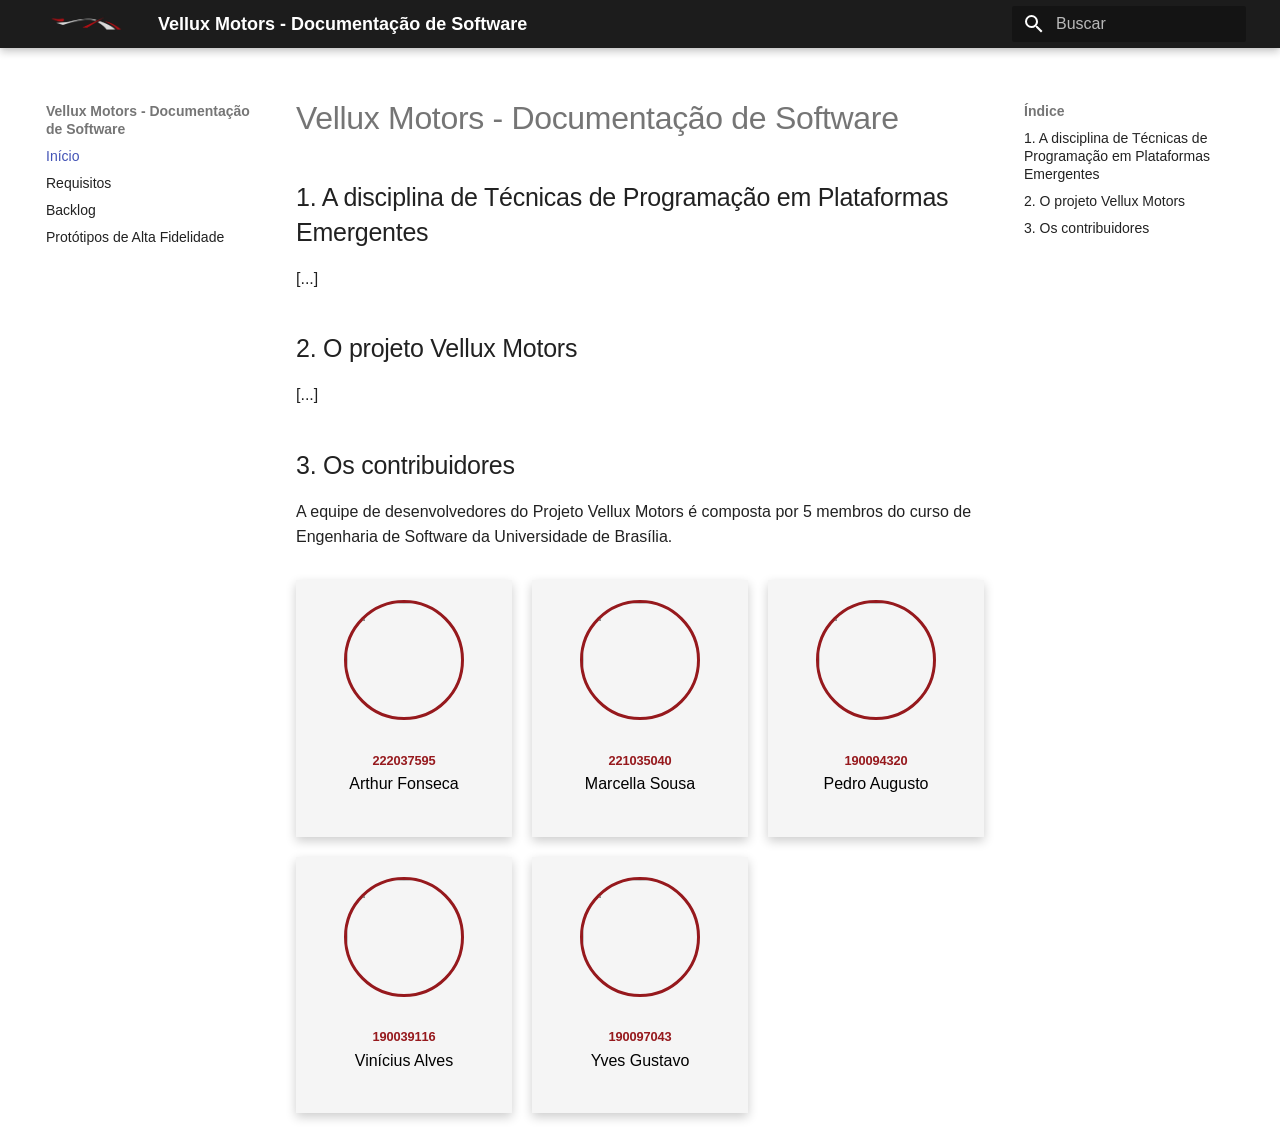
==== commit cec7c2b8: "Deployed ebfabfc with MkDocs version: 1.6.1" ====
--- a/index.html
+++ b/index.html
@@ -17,7 +17,7 @@
       
       
       <link rel="icon" href="assets/VelluxMotorsFavicon.png">
-      <meta name="generator" content="mkdocs-1.6.1, mkdocs-material-9.7.6">
+      <meta name="generator" content="mkdocs-1.6.1, mkdocs-material-9.7.0">
     
     
       
@@ -25,7 +25,7 @@
       
     
     
-      <link rel="stylesheet" href="assets/stylesheets/main.484c7ddc.min.css">
+      <link rel="stylesheet" href="assets/stylesheets/main.618322db.min.css">
       
       
 
@@ -348,6 +348,33 @@
   
 
     
+      
+      
+  
+  
+  
+  
+    <li class="md-nav__item">
+      <a href="pages/prototipos/" class="md-nav__link">
+        
+  
+  
+  <span class="md-ellipsis">
+    
+  
+    Protótipos de Alta Fidelidade
+  
+
+    
+  </span>
+  
+  
+
+      </a>
+    </li>
+  
+
+    
   </ul>
 </nav>
                   </div>
@@ -430,7 +457,7 @@
 <h2 id="2-o-projeto-vellux-motors">2. O projeto Vellux Motors</h2>
 <p>[...]</p>
 <h2 id="3-os-contribuidores">3. Os contribuidores</h2>
-<p>A equipe de desenvolvedores do Projeto Vallux Motors é composta por 6 membros do curso de Engenharia de Software da Universidade de Brasília.</p>
+<p>A equipe de desenvolvedores do Projeto Vellux Motors é composta por 5 membros do curso de Engenharia de Software da Universidade de Brasília.</p>
 <div style="
   display: grid;
   grid-template-columns: repeat(auto-fit, minmax(210px, 1fr));
@@ -446,22 +473,6 @@
   </div>
 </a>
 
-<a href="https://github.com/DanielRogs" style="text-decoration: none; color: inherit; box-shadow: 0 4px 10px 0 rgba(0, 0, 0, 0.2)">
-  <div style="text-align: center; background: #f5f5f5; padding: 20px;">
-    <img src="https://github.com/DanielRogs.png" style="width: 120px; height: 120px; object-fit: cover; border-radius: 50%; border: 3px solid #96191d;">
-    <h5 style="margin: 20px 0px 0px 0px; padding: 0px; color: #96191d">211061583</h5>
-    <p style="color: black; margin: 0px 0px 20px 0px; padding: 0px">Daniel Rodrigues</p>
-  </div>
-</a>
-
-<a href="https://github.com/DaviRogs" style="text-decoration: none; color: inherit; box-shadow: 0 4px 10px 0 rgba(0, 0, 0, 0.2)">
-  <div style="text-align: center; background: #f5f5f5; padding: 20px;">
-    <img src="https://github.com/DaviRogs.png" style="width: 120px; height: 120px; object-fit: cover; border-radius: 50%; border: 3px solid #96191d;">
-    <h5 style="margin: 20px 0px 0px 0px; padding: 0px; color: #96191d">211061618</h5>
-    <p style="color: black; margin: 0px 0px 20px 0px; padding: 0px">Davi Rodrigues</p>
-  </div>
-</a>
-
 <a href="https://github.com/marcellaanderle" style="text-decoration: none; color: inherit; box-shadow: 0 4px 10px 0 rgba(0, 0, 0, 0.2)">
   <div style="text-align: center; background: #f5f5f5; padding: 20px;">
     <img src="https://github.com/marcellaanderle.png" style="width: 120px; height: 120px; object-fit: cover; border-radius: 50%; border: 3px solid #96191d;">
@@ -551,10 +562,10 @@
     
       
       
-      <script id="__config" type="application/json">{"annotate": null, "base": ".", "features": ["content.code.annotate", "content.tabs.link", "header.autohide", "navigation.instant", "navigation.top", "navigation.tracking"], "search": "assets/javascripts/workers/search.2c215733.min.js", "tags": null, "translations": {"clipboard.copied": "Copiado para \u00e1rea de transfer\u00eancia", "clipboard.copy": "Copiar para \u00e1rea de transfer\u00eancia", "search.result.more.one": "mais 1 nesta p\u00e1gina", "search.result.more.other": "# mais nesta p\u00e1gina", "search.result.none": "Nenhum documento encontrado", "search.result.one": "1 documento encontrado", "search.result.other": "# documentos encontrados", "search.result.placeholder": "Digite para iniciar a busca", "search.result.term.missing": "Ausente", "select.version": "Selecione a vers\u00e3o"}, "version": null}</script>
-    
-    
-      <script src="assets/javascripts/bundle.79ae519e.min.js"></script>
+      <script id="__config" type="application/json">{"annotate": null, "base": ".", "features": ["content.code.annotate", "content.tabs.link", "header.autohide", "navigation.instant", "navigation.top", "navigation.tracking"], "search": "assets/javascripts/workers/search.7a47a382.min.js", "tags": null, "translations": {"clipboard.copied": "Copiado para \u00e1rea de transfer\u00eancia", "clipboard.copy": "Copiar para \u00e1rea de transfer\u00eancia", "search.result.more.one": "mais 1 nesta p\u00e1gina", "search.result.more.other": "# mais nesta p\u00e1gina", "search.result.none": "Nenhum documento encontrado", "search.result.one": "1 documento encontrado", "search.result.other": "# documentos encontrados", "search.result.placeholder": "Digite para iniciar a busca", "search.result.term.missing": "Ausente", "select.version": "Selecione a vers\u00e3o"}, "version": null}</script>
+    
+    
+      <script src="assets/javascripts/bundle.e71a0d61.min.js"></script>
       
     
   </body>
--- a/assets/stylesheets/main.618322db.min.css
+++ b/assets/stylesheets/main.618322db.min.css
@@ -0,0 +1 @@
+@charset "UTF-8";html{-webkit-text-size-adjust:none;-moz-text-size-adjust:none;text-size-adjust:none;box-sizing:border-box}*,:after,:before{box-sizing:inherit}@media (prefers-reduced-motion){*,:after,:before{transition:none!important}}body{margin:0}a,button,input,label{-webkit-tap-highlight-color:transparent}a{color:inherit;text-decoration:none}hr{border:0;box-sizing:initial;display:block;height:.05rem;overflow:visible;padding:0}small{font-size:80%}sub,sup{line-height:1em}img{border-style:none}table{border-collapse:initial;border-spacing:0}td,th{font-weight:400;vertical-align:top}button{background:#0000;border:0;font-family:inherit;font-size:inherit;margin:0;padding:0}input{border:0;outline:none}:root{--md-primary-fg-color:#4051b5;--md-primary-fg-color--light:#5d6cc0;--md-primary-fg-color--dark:#303fa1;--md-primary-bg-color:#fff;--md-primary-bg-color--light:#ffffffb3;--md-accent-fg-color:#526cfe;--md-accent-fg-color--transparent:#526cfe1a;--md-accent-bg-color:#fff;--md-accent-bg-color--light:#ffffffb3}[data-md-color-scheme=default]{color-scheme:light}[data-md-color-scheme=default] img[src$="#gh-dark-mode-only"],[data-md-color-scheme=default] img[src$="#only-dark"]{display:none}:root,[data-md-color-scheme=default]{--md-hue:225deg;--md-default-fg-color:#000000de;--md-default-fg-color--light:#0000008a;--md-default-fg-color--lighter:#00000052;--md-default-fg-color--lightest:#00000012;--md-default-bg-color:#fff;--md-default-bg-color--light:#ffffffb3;--md-default-bg-color--lighter:#ffffff4d;--md-default-bg-color--lightest:#ffffff1f;--md-code-fg-color:#36464e;--md-code-bg-color:#f5f5f5;--md-code-bg-color--light:#f5f5f5b3;--md-code-bg-color--lighter:#f5f5f54d;--md-code-hl-color:#4287ff;--md-code-hl-color--light:#4287ff1a;--md-code-hl-number-color:#d52a2a;--md-code-hl-special-color:#db1457;--md-code-hl-function-color:#a846b9;--md-code-hl-constant-color:#6e59d9;--md-code-hl-keyword-color:#3f6ec6;--md-code-hl-string-color:#1c7d4d;--md-code-hl-name-color:var(--md-code-fg-color);--md-code-hl-operator-color:var(--md-default-fg-color--light);--md-code-hl-punctuation-color:var(--md-default-fg-color--light);--md-code-hl-comment-color:var(--md-default-fg-color--light);--md-code-hl-generic-color:var(--md-default-fg-color--light);--md-code-hl-variable-color:var(--md-default-fg-color--light);--md-typeset-color:var(--md-default-fg-color);--md-typeset-a-color:var(--md-primary-fg-color);--md-typeset-del-color:#f5503d26;--md-typeset-ins-color:#0bd57026;--md-typeset-kbd-color:#fafafa;--md-typeset-kbd-accent-color:#fff;--md-typeset-kbd-border-color:#b8b8b8;--md-typeset-mark-color:#ffff0080;--md-typeset-table-color:#0000001f;--md-typeset-table-color--light:rgba(0,0,0,.035);--md-admonition-fg-color:var(--md-default-fg-color);--md-admonition-bg-color:var(--md-default-bg-color);--md-warning-fg-color:#000000de;--md-warning-bg-color:#ff9;--md-footer-fg-color:#fff;--md-footer-fg-color--light:#ffffffb3;--md-footer-fg-color--lighter:#ffffff73;--md-footer-bg-color:#000000de;--md-footer-bg-color--dark:#00000052;--md-shadow-z1:0 0.2rem 0.5rem #0000000d,0 0 0.05rem #0000001a;--md-shadow-z2:0 0.2rem 0.5rem #0000001a,0 0 0.05rem #00000040;--md-shadow-z3:0 0.2rem 0.5rem #0003,0 0 0.05rem #00000059}.md-icon svg{fill:currentcolor;display:block;height:1.2rem;width:1.2rem}body{-webkit-font-smoothing:antialiased;-moz-osx-font-smoothing:grayscale;--md-text-font-family:var(--md-text-font,_),-apple-system,BlinkMacSystemFont,Helvetica,Arial,sans-serif;--md-code-font-family:var(--md-code-font,_),SFMono-Regular,Consolas,Menlo,monospace}aside,body,input{font-feature-settings:"kern","liga";color:var(--md-typeset-color);font-family:var(--md-text-font-family)}code,kbd,pre{font-feature-settings:"kern";font-family:var(--md-code-font-family)}:root{--md-typeset-table-sort-icon:url('data:image/svg+xml;charset=utf-8,<svg xmlns="http://www.w3.org/2000/svg" viewBox="0 0 24 24"><path d="m18 21-4-4h3V7h-3l4-4 4 4h-3v10h3M2 19v-2h10v2M2 13v-2h7v2M2 7V5h4v2z"/></svg>');--md-typeset-table-sort-icon--asc:url('data:image/svg+xml;charset=utf-8,<svg xmlns="http://www.w3.org/2000/svg" viewBox="0 0 24 24"><path d="M19 17h3l-4 4-4-4h3V3h2M2 17h10v2H2M6 5v2H2V5m0 6h7v2H2z"/></svg>');--md-typeset-table-sort-icon--desc:url('data:image/svg+xml;charset=utf-8,<svg xmlns="http://www.w3.org/2000/svg" viewBox="0 0 24 24"><path d="M19 7h3l-4-4-4 4h3v14h2M2 17h10v2H2M6 5v2H2V5m0 6h7v2H2z"/></svg>')}.md-typeset{-webkit-print-color-adjust:exact;color-adjust:exact;font-size:.8rem;line-height:1.6;overflow-wrap:break-word}@media print{.md-typeset{font-size:.68rem}}.md-typeset blockquote,.md-typeset dl,.md-typeset figure,.md-typeset ol,.md-typeset pre,.md-typeset ul{margin-bottom:1em;margin-top:1em}.md-typeset h1{color:var(--md-default-fg-color--light);font-size:2em;line-height:1.3;margin:0 0 1.25em}.md-typeset h1,.md-typeset h2{font-weight:300;letter-spacing:-.01em}.md-typeset h2{font-size:1.5625em;line-height:1.4;margin:1.6em 0 .64em}.md-typeset h3{font-size:1.25em;font-weight:400;letter-spacing:-.01em;line-height:1.5;margin:1.6em 0 .8em}.md-typeset h2+h3{margin-top:.8em}.md-typeset h4{font-weight:700;letter-spacing:-.01em;margin:1em 0}.md-typeset h5,.md-typeset h6{color:var(--md-default-fg-color--light);font-size:.8em;font-weight:700;letter-spacing:-.01em;margin:1.25em 0}.md-typeset h5{text-transform:uppercase}.md-typeset h5 code{text-transform:none}.md-typeset hr{border-bottom:.05rem solid var(--md-default-fg-color--lightest);display:flow-root;margin:1.5em 0}.md-typeset a{color:var(--md-typeset-a-color);word-break:break-word}.md-typeset a,.md-typeset a:before{transition:color 125ms}.md-typeset a:focus,.md-typeset a:hover{color:var(--md-accent-fg-color)}.md-typeset a:focus code,.md-typeset a:hover code{background-color:var(--md-accent-fg-color--transparent);color:var(--md-accent-fg-color)}.md-typeset a code{color:var(--md-typeset-a-color)}.md-typeset a.focus-visible{outline-color:var(--md-accent-fg-color);outline-offset:.2rem}.md-typeset code,.md-typeset kbd,.md-typeset pre{color:var(--md-code-fg-color);direction:ltr;font-variant-ligatures:none;transition:background-color 125ms}@media print{.md-typeset code,.md-typeset kbd,.md-typeset pre{white-space:pre-wrap}}.md-typeset code{background-color:var(--md-code-bg-color);border-radius:.1rem;-webkit-box-decoration-break:clone;box-decoration-break:clone;font-size:.85em;padding:0 .2941176471em;transition:color 125ms,background-color 125ms;word-break:break-word}.md-typeset code:not(.focus-visible){-webkit-tap-highlight-color:transparent;outline:none}.md-typeset pre{display:flow-root;line-height:1.4;position:relative}.md-typeset pre>code{-webkit-box-decoration-break:slice;box-decoration-break:slice;box-shadow:none;display:block;margin:0;outline-color:var(--md-accent-fg-color);overflow:auto;padding:.7720588235em 1.1764705882em;scrollbar-color:var(--md-default-fg-color--lighter) #0000;scrollbar-width:thin;touch-action:auto;word-break:normal}.md-typeset pre>code:hover{scrollbar-color:var(--md-accent-fg-color) #0000}.md-typeset pre>code::-webkit-scrollbar{height:.2rem;width:.2rem}.md-typeset pre>code::-webkit-scrollbar-thumb{background-color:var(--md-default-fg-color--lighter)}.md-typeset pre>code::-webkit-scrollbar-thumb:hover{background-color:var(--md-accent-fg-color)}.md-typeset kbd{background-color:var(--md-typeset-kbd-color);border-radius:.1rem;box-shadow:0 .1rem 0 .05rem var(--md-typeset-kbd-border-color),0 .1rem 0 var(--md-typeset-kbd-border-color),0 -.1rem .2rem var(--md-typeset-kbd-accent-color) inset;color:var(--md-default-fg-color);display:inline-block;font-size:.75em;padding:0 .6666666667em;vertical-align:text-top;word-break:break-word}.md-typeset mark{background-color:var(--md-typeset-mark-color);-webkit-box-decoration-break:clone;box-decoration-break:clone;color:inherit;word-break:break-word}.md-typeset abbr{cursor:help;text-decoration:none}.md-typeset [data-preview],.md-typeset abbr{border-bottom:.05rem dotted var(--md-default-fg-color--light)}.md-typeset small{opacity:.75}[dir=ltr] .md-typeset sub,[dir=ltr] .md-typeset sup{margin-left:.078125em}[dir=rtl] .md-typeset sub,[dir=rtl] .md-typeset sup{margin-right:.078125em}[dir=ltr] .md-typeset blockquote{padding-left:.6rem}[dir=rtl] .md-typeset blockquote{padding-right:.6rem}[dir=ltr] .md-typeset blockquote{border-left:.2rem solid var(--md-default-fg-color--lighter)}[dir=rtl] .md-typeset blockquote{border-right:.2rem solid var(--md-default-fg-color--lighter)}.md-typeset blockquote{color:var(--md-default-fg-color--light);margin-left:0;margin-right:0}.md-typeset ul{list-style-type:disc}.md-typeset ul[type]{list-style-type:revert-layer}[dir=ltr] .md-typeset ol,[dir=ltr] .md-typeset ul{margin-left:.625em}[dir=rtl] .md-typeset ol,[dir=rtl] .md-typeset ul{margin-right:.625em}.md-typeset ol,.md-typeset ul{padding:0}.md-typeset ol:not([hidden]),.md-typeset ul:not([hidden]){display:flow-root}.md-typeset ol ol,.md-typeset ul ol{list-style-type:lower-alpha}.md-typeset ol ol ol,.md-typeset ul ol ol{list-style-type:lower-roman}.md-typeset ol ol ol ol,.md-typeset ul ol ol ol{list-style-type:upper-alpha}.md-typeset ol ol ol ol ol,.md-typeset ul ol ol ol ol{list-style-type:upper-roman}.md-typeset ol[type],.md-typeset ul[type]{list-style-type:revert-layer}[dir=ltr] .md-typeset ol li,[dir=ltr] .md-typeset ul li{margin-left:1.25em}[dir=rtl] .md-typeset ol li,[dir=rtl] .md-typeset ul li{margin-right:1.25em}.md-typeset ol li,.md-typeset ul li{margin-bottom:.5em}.md-typeset ol li blockquote,.md-typeset ol li p,.md-typeset ul li blockquote,.md-typeset ul li p{margin:.5em 0}.md-typeset ol li:last-child,.md-typeset ul li:last-child{margin-bottom:0}[dir=ltr] .md-typeset ol li ol,[dir=ltr] .md-typeset ol li ul,[dir=ltr] .md-typeset ul li ol,[dir=ltr] .md-typeset ul li ul{margin-left:.625em}[dir=rtl] .md-typeset ol li ol,[dir=rtl] .md-typeset ol li ul,[dir=rtl] .md-typeset ul li ol,[dir=rtl] .md-typeset ul li ul{margin-right:.625em}.md-typeset ol li ol,.md-typeset ol li ul,.md-typeset ul li ol,.md-typeset ul li ul{margin-bottom:.5em;margin-top:.5em}[dir=ltr] .md-typeset dd{margin-left:1.875em}[dir=rtl] .md-typeset dd{margin-right:1.875em}.md-typeset dd{margin-bottom:1.5em;margin-top:1em}.md-typeset img,.md-typeset svg,.md-typeset video{height:auto;max-width:100%}.md-typeset img[align=left]{margin:1em 1em 1em 0}.md-typeset img[align=right]{margin:1em 0 1em 1em}.md-typeset img[align]:only-child{margin-top:0}.md-typeset figure{display:flow-root;margin:1em auto;max-width:100%;text-align:center;width:fit-content}.md-typeset figure img{display:block;margin:0 auto}.md-typeset figcaption{font-style:italic;margin:1em auto;max-width:24rem}.md-typeset iframe{max-width:100%}.md-typeset table:not([class]){background-color:var(--md-default-bg-color);border:.05rem solid var(--md-typeset-table-color);border-radius:.1rem;display:inline-block;font-size:.64rem;max-width:100%;overflow:auto;touch-action:auto}@media print{.md-typeset table:not([class]){display:table}}.md-typeset table:not([class])+*{margin-top:1.5em}.md-typeset table:not([class]) td>:first-child,.md-typeset table:not([class]) th>:first-child{margin-top:0}.md-typeset table:not([class]) td>:last-child,.md-typeset table:not([class]) th>:last-child{margin-bottom:0}.md-typeset table:not([class]) td:not([align]),.md-typeset table:not([class]) th:not([align]){text-align:left}[dir=rtl] .md-typeset table:not([class]) td:not([align]),[dir=rtl] .md-typeset table:not([class]) th:not([align]){text-align:right}.md-typeset table:not([class]) th{font-weight:700;min-width:5rem;padding:.9375em 1.25em;vertical-align:top}.md-typeset table:not([class]) td{border-top:.05rem solid var(--md-typeset-table-color);padding:.9375em 1.25em;vertical-align:top}.md-typeset table:not([class]) tbody tr{transition:background-color 125ms}.md-typeset table:not([class]) tbody tr:hover{background-color:var(--md-typeset-table-color--light);box-shadow:0 .05rem 0 var(--md-default-bg-color) inset}.md-typeset table:not([class]) a{word-break:normal}.md-typeset table th[role=columnheader]{cursor:pointer}[dir=ltr] .md-typeset table th[role=columnheader]:after{margin-left:.5em}[dir=rtl] .md-typeset table th[role=columnheader]:after{margin-right:.5em}.md-typeset table th[role=columnheader]:after{content:"";display:inline-block;height:1.2em;-webkit-mask-image:var(--md-typeset-table-sort-icon);mask-image:var(--md-typeset-table-sort-icon);-webkit-mask-repeat:no-repeat;mask-repeat:no-repeat;-webkit-mask-size:contain;mask-size:contain;transition:background-color 125ms;vertical-align:text-bottom;width:1.2em}.md-typeset table th[role=columnheader]:hover:after{background-color:var(--md-default-fg-color--lighter)}.md-typeset table th[role=columnheader][aria-sort=ascending]:after{background-color:var(--md-default-fg-color--light);-webkit-mask-image:var(--md-typeset-table-sort-icon--asc);mask-image:var(--md-typeset-table-sort-icon--asc)}.md-typeset table th[role=columnheader][aria-sort=descending]:after{background-color:var(--md-default-fg-color--light);-webkit-mask-image:var(--md-typeset-table-sort-icon--desc);mask-image:var(--md-typeset-table-sort-icon--desc)}.md-typeset__scrollwrap{margin:1em -.8rem;overflow-x:auto;touch-action:auto}.md-typeset__table{display:inline-block;margin-bottom:.5em;padding:0 .8rem}@media print{.md-typeset__table{display:block}}html .md-typeset__table table{display:table;margin:0;overflow:hidden;width:100%}@media screen and (max-width:44.984375em){.md-content__inner>pre{margin:1em -.8rem}.md-content__inner>pre code{border-radius:0}}.md-typeset .md-author{border-radius:100%;display:block;flex-shrink:0;height:1.6rem;overflow:hidden;position:relative;transition:color 125ms,transform 125ms;width:1.6rem}.md-typeset .md-author img{display:block}.md-typeset .md-author--more{background:var(--md-default-fg-color--lightest);color:var(--md-default-fg-color--lighter);font-size:.6rem;font-weight:700;line-height:1.6rem;text-align:center}.md-typeset .md-author--long{height:2.4rem;width:2.4rem}.md-typeset a.md-author{transform:scale(1)}.md-typeset a.md-author img{border-radius:100%;filter:grayscale(100%) opacity(75%);transition:filter 125ms}.md-typeset a.md-author:focus,.md-typeset a.md-author:hover{transform:scale(1.1);z-index:1}.md-typeset a.md-author:focus img,.md-typeset a.md-author:hover img{filter:grayscale(0)}.md-banner{background-color:var(--md-footer-bg-color);color:var(--md-footer-fg-color);overflow:auto}@media print{.md-banner{display:none}}.md-banner--warning{background-color:var(--md-warning-bg-color);color:var(--md-warning-fg-color)}.md-banner__inner{font-size:.7rem;margin:.6rem auto;padding:0 .8rem}[dir=ltr] .md-banner__button{float:right}[dir=rtl] .md-banner__button{float:left}.md-banner__button{color:inherit;cursor:pointer;transition:opacity .25s}.no-js .md-banner__button{display:none}.md-banner__button:hover{opacity:.7}html{font-size:125%;height:100%;overflow-x:hidden}@media screen and (min-width:100em){html{font-size:137.5%}}@media screen and (min-width:125em){html{font-size:150%}}body{background-color:var(--md-default-bg-color);display:flex;flex-direction:column;font-size:.5rem;min-height:100%;position:relative;width:100%}@media print{body{display:block}}@media screen and (max-width:59.984375em){body[data-md-scrolllock]{position:fixed}}.md-grid{margin-left:auto;margin-right:auto;max-width:61rem}.md-container{display:flex;flex-direction:column;flex-grow:1}@media print{.md-container{display:block}}.md-main{flex-grow:1}.md-main__inner{display:flex;height:100%;margin-top:1.5rem}.md-ellipsis{overflow:hidden;text-overflow:ellipsis}.md-toggle{display:none}.md-option{height:0;opacity:0;position:absolute;width:0}.md-option:checked+label:not([hidden]){display:block}.md-option.focus-visible+label{outline-color:var(--md-accent-fg-color);outline-style:auto}.md-skip{background-color:var(--md-default-fg-color);border-radius:.1rem;color:var(--md-default-bg-color);font-size:.64rem;margin:.5rem;opacity:0;outline-color:var(--md-accent-fg-color);padding:.3rem .5rem;position:fixed;transform:translateY(.4rem);z-index:-1}.md-skip:focus{opacity:1;transform:translateY(0);transition:transform .25s cubic-bezier(.4,0,.2,1),opacity 175ms 75ms;z-index:10}@page{margin:25mm}:root{--md-clipboard-icon:url('data:image/svg+xml;charset=utf-8,<svg xmlns="http://www.w3.org/2000/svg" viewBox="0 0 24 24"><path d="M19 21H8V7h11m0-2H8a2 2 0 0 0-2 2v14a2 2 0 0 0 2 2h11a2 2 0 0 0 2-2V7a2 2 0 0 0-2-2m-3-4H4a2 2 0 0 0-2 2v14h2V3h12z"/></svg>')}.md-clipboard{border-radius:.1rem;color:var(--md-default-fg-color--lightest);cursor:pointer;height:1.5em;outline-color:var(--md-accent-fg-color);outline-offset:.1rem;transition:color .25s;width:1.5em;z-index:1}@media print{.md-clipboard{display:none}}.md-clipboard:not(.focus-visible){-webkit-tap-highlight-color:transparent;outline:none}:hover>.md-clipboard{color:var(--md-default-fg-color--light)}.md-clipboard:focus,.md-clipboard:hover{color:var(--md-accent-fg-color)}.md-clipboard:after{background-color:currentcolor;content:"";display:block;height:1.125em;margin:0 auto;-webkit-mask-image:var(--md-clipboard-icon);mask-image:var(--md-clipboard-icon);-webkit-mask-position:center;mask-position:center;-webkit-mask-repeat:no-repeat;mask-repeat:no-repeat;-webkit-mask-size:contain;mask-size:contain;width:1.125em}.md-clipboard--inline{cursor:pointer}.md-clipboard--inline code{transition:color .25s,background-color .25s}.md-clipboard--inline:focus code,.md-clipboard--inline:hover code{background-color:var(--md-accent-fg-color--transparent);color:var(--md-accent-fg-color)}:root{--md-code-select-icon:url('data:image/svg+xml;charset=utf-8,<svg xmlns="http://www.w3.org/2000/svg" viewBox="0 0 24 24"><path d="M19 19h-4v2h4c1.1 0 2-.9 2-2v-4h-2m0-12h-4v2h4v4h2V5c0-1.1-.9-2-2-2M5 5h4V3H5c-1.1 0-2 .9-2 2v4h2m0 6H3v4c0 1.1.9 2 2 2h4v-2H5zm2-4h2v2H7zm4 0h2v2h-2zm4 0h2v2h-2zM7 7h2v2H7zm4 0h2v2h-2zm4 0h2v2h-2zm-8 8h2v2H7zm4 0h2v2h-2zm4 0h2v2h-2z"/></svg>');--md-code-copy-icon:url('data:image/svg+xml;charset=utf-8,<svg xmlns="http://www.w3.org/2000/svg" viewBox="0 0 24 24"><path d="M19 21H8V7h11m0-2H8a2 2 0 0 0-2 2v14a2 2 0 0 0 2 2h11a2 2 0 0 0 2-2V7a2 2 0 0 0-2-2m-3-4H4a2 2 0 0 0-2 2v14h2V3h12z"/></svg>')}.md-typeset .md-code__content{display:grid}.md-code__nav{background-color:var(--md-code-bg-color--lighter);border-radius:.1rem;display:flex;gap:.2rem;padding:.2rem;position:absolute;right:.25em;top:.25em;transition:background-color .25s;z-index:1}:hover>.md-code__nav{background-color:var(--md-code-bg-color--light)}.md-code__button{color:var(--md-default-fg-color--lightest);cursor:pointer;display:block;height:1.5em;outline-color:var(--md-accent-fg-color);outline-offset:.1rem;transition:color .25s;width:1.5em}:hover>*>.md-code__button{color:var(--md-default-fg-color--light)}.md-code__button.focus-visible,.md-code__button:hover{color:var(--md-accent-fg-color)}.md-code__button--active{color:var(--md-default-fg-color)!important}.md-code__button:after{background-color:currentcolor;content:"";display:block;height:1.125em;margin:0 auto;-webkit-mask-position:center;mask-position:center;-webkit-mask-repeat:no-repeat;mask-repeat:no-repeat;-webkit-mask-size:contain;mask-size:contain;width:1.125em}.md-code__button[data-md-type=select]:after{-webkit-mask-image:var(--md-code-select-icon);mask-image:var(--md-code-select-icon)}.md-code__button[data-md-type=copy]:after{-webkit-mask-image:var(--md-code-copy-icon);mask-image:var(--md-code-copy-icon)}@keyframes consent{0%{opacity:0;transform:translateY(100%)}to{opacity:1;transform:translateY(0)}}@keyframes overlay{0%{opacity:0}to{opacity:1}}.md-consent__overlay{animation:overlay .25s both;-webkit-backdrop-filter:blur(.1rem);backdrop-filter:blur(.1rem);background-color:#0000008a;height:100%;opacity:1;position:fixed;top:0;width:100%;z-index:5}.md-consent__inner{animation:consent .5s cubic-bezier(.1,.7,.1,1) both;background-color:var(--md-default-bg-color);border:0;border-radius:.1rem;bottom:0;box-shadow:0 0 .2rem #0000001a,0 .2rem .4rem #0003;max-height:100%;overflow:auto;padding:0;position:fixed;width:100%;z-index:5}.md-consent__form{padding:.8rem}.md-consent__settings{display:none;margin:1em 0}input:checked+.md-consent__settings{display:block}.md-consent__controls{margin-bottom:.8rem}.md-typeset .md-consent__controls .md-button{display:inline}@media screen and (max-width:44.984375em){.md-typeset .md-consent__controls .md-button{display:block;margin-top:.4rem;text-align:center;width:100%}}.md-consent label{cursor:pointer}.md-content{flex-grow:1;min-width:0}.md-content__inner{margin:0 .8rem 1.2rem;padding-top:.6rem}@media screen and (min-width:76.25em){[dir=ltr] .md-sidebar--primary:not([hidden])~.md-content>.md-content__inner{margin-left:1.2rem}[dir=ltr] .md-sidebar--secondary:not([hidden])~.md-content>.md-content__inner,[dir=rtl] .md-sidebar--primary:not([hidden])~.md-content>.md-content__inner{margin-right:1.2rem}[dir=rtl] .md-sidebar--secondary:not([hidden])~.md-content>.md-content__inner{margin-left:1.2rem}}.md-content__inner:before{content:"";display:block;height:.4rem}.md-content__inner>:last-child{margin-bottom:0}[dir=ltr] .md-content__button{float:right}[dir=rtl] .md-content__button{float:left}[dir=ltr] .md-content__button{margin-left:.4rem}[dir=rtl] .md-content__button{margin-right:.4rem}.md-content__button{margin:.4rem 0;padding:0}@media print{.md-content__button{display:none}}.md-typeset .md-content__button{color:var(--md-default-fg-color--lighter)}.md-content__button svg{display:inline;vertical-align:top}[dir=rtl] .md-content__button svg{transform:scaleX(-1)}[dir=ltr] .md-dialog{right:.8rem}[dir=rtl] .md-dialog{left:.8rem}.md-dialog{background-color:var(--md-default-fg-color);border-radius:.1rem;bottom:.8rem;box-shadow:var(--md-shadow-z3);min-width:11.1rem;opacity:0;padding:.4rem .6rem;pointer-events:none;position:fixed;transform:translateY(100%);transition:transform 0ms .4s,opacity .4s;z-index:4}@media print{.md-dialog{display:none}}.md-dialog--active{opacity:1;pointer-events:auto;transform:translateY(0);transition:transform .4s cubic-bezier(.075,.85,.175,1),opacity .4s}.md-dialog__inner{color:var(--md-default-bg-color);font-size:.7rem}.md-feedback{margin:2em 0 1em;text-align:center}.md-feedback fieldset{border:none;margin:0;padding:0}.md-feedback__title{font-weight:700;margin:1em auto}.md-feedback__inner{position:relative}.md-feedback__list{display:flex;flex-wrap:wrap;place-content:baseline center;position:relative}.md-feedback__list:hover .md-icon:not(:disabled){color:var(--md-default-fg-color--lighter)}:disabled .md-feedback__list{min-height:1.8rem}.md-feedback__icon{color:var(--md-default-fg-color--light);cursor:pointer;flex-shrink:0;margin:0 .1rem;transition:color 125ms}.md-feedback__icon:not(:disabled).md-icon:hover{color:var(--md-accent-fg-color)}.md-feedback__icon:disabled{color:var(--md-default-fg-color--lightest);pointer-events:none}.md-feedback__note{opacity:0;position:relative;transform:translateY(.4rem);transition:transform .4s cubic-bezier(.1,.7,.1,1),opacity .15s}.md-feedback__note>*{margin:0 auto;max-width:16rem}:disabled .md-feedback__note{opacity:1;transform:translateY(0)}@media print{.md-feedback{display:none}}.md-footer{background-color:var(--md-footer-bg-color);color:var(--md-footer-fg-color)}@media print{.md-footer{display:none}}.md-footer__inner{justify-content:space-between;overflow:auto;padding:.2rem}.md-footer__inner:not([hidden]){display:flex}.md-footer__link{align-items:end;display:flex;flex-grow:0.01;margin-bottom:.4rem;margin-top:1rem;max-width:100%;outline-color:var(--md-accent-fg-color);overflow:hidden;transition:opacity .25s}.md-footer__link:focus,.md-footer__link:hover{opacity:.7}[dir=rtl] .md-footer__link svg{transform:scaleX(-1)}@media screen and (max-width:44.984375em){.md-footer__link--prev{flex-shrink:0}.md-footer__link--prev .md-footer__title{display:none}}[dir=ltr] .md-footer__link--next{margin-left:auto}[dir=rtl] .md-footer__link--next{margin-right:auto}.md-footer__link--next{text-align:right}[dir=rtl] .md-footer__link--next{text-align:left}.md-footer__title{flex-grow:1;font-size:.9rem;margin-bottom:.7rem;max-width:calc(100% - 2.4rem);padding:0 1rem;white-space:nowrap}.md-footer__button{margin:.2rem;padding:.4rem}.md-footer__direction{font-size:.64rem;opacity:.7}.md-footer-meta{background-color:var(--md-footer-bg-color--dark)}.md-footer-meta__inner{display:flex;flex-wrap:wrap;justify-content:space-between;padding:.2rem}html .md-footer-meta.md-typeset a{color:var(--md-footer-fg-color--light)}html .md-footer-meta.md-typeset a:focus,html .md-footer-meta.md-typeset a:hover{color:var(--md-footer-fg-color)}.md-copyright{color:var(--md-footer-fg-color--lighter);font-size:.64rem;margin:auto .6rem;padding:.4rem 0;width:100%}@media screen and (min-width:45em){.md-copyright{width:auto}}.md-copyright__highlight{color:var(--md-footer-fg-color--light)}.md-social{display:inline-flex;gap:.2rem;margin:0 .4rem;padding:.2rem 0 .6rem}@media screen and (min-width:45em){.md-social{padding:.6rem 0}}.md-social__link{display:inline-block;height:1.6rem;text-align:center;width:1.6rem}.md-social__link:before{line-height:1.9}.md-social__link svg{fill:currentcolor;max-height:.8rem;vertical-align:-25%}.md-typeset .md-button{border:.1rem solid;border-radius:.1rem;color:var(--md-primary-fg-color);cursor:pointer;display:inline-block;font-weight:700;padding:.625em 2em;transition:color 125ms,background-color 125ms,border-color 125ms}.md-typeset .md-button--primary{background-color:var(--md-primary-fg-color);border-color:var(--md-primary-fg-color);color:var(--md-primary-bg-color)}.md-typeset .md-button:focus,.md-typeset .md-button:hover{background-color:var(--md-accent-fg-color);border-color:var(--md-accent-fg-color);color:var(--md-accent-bg-color)}[dir=ltr] .md-typeset .md-input{border-top-left-radius:.1rem}[dir=ltr] .md-typeset .md-input,[dir=rtl] .md-typeset .md-input{border-top-right-radius:.1rem}[dir=rtl] .md-typeset .md-input{border-top-left-radius:.1rem}.md-typeset .md-input{border-bottom:.1rem solid var(--md-default-fg-color--lighter);box-shadow:var(--md-shadow-z1);font-size:.8rem;height:1.8rem;padding:0 .6rem;transition:border .25s,box-shadow .25s}.md-typeset .md-input:focus,.md-typeset .md-input:hover{border-bottom-color:var(--md-accent-fg-color);box-shadow:var(--md-shadow-z2)}.md-typeset .md-input--stretch{width:100%}.md-header{background-color:var(--md-primary-fg-color);box-shadow:0 0 .2rem #0000,0 .2rem .4rem #0000;color:var(--md-primary-bg-color);display:block;left:0;position:sticky;right:0;top:0;z-index:4}@media print{.md-header{display:none}}.md-header[hidden]{transform:translateY(-100%);transition:transform .25s cubic-bezier(.8,0,.6,1),box-shadow .25s}.md-header--shadow{box-shadow:0 0 .2rem #0000001a,0 .2rem .4rem #0003;transition:transform .25s cubic-bezier(.1,.7,.1,1),box-shadow .25s}.md-header__inner{align-items:center;display:flex;padding:0 .2rem}.md-header__button{color:currentcolor;cursor:pointer;margin:.2rem;outline-color:var(--md-accent-fg-color);padding:.4rem;position:relative;transition:opacity .25s;vertical-align:middle;z-index:1}.md-header__button:hover{opacity:.7}.md-header__button:not([hidden]){display:inline-block}.md-header__button:not(.focus-visible){-webkit-tap-highlight-color:transparent;outline:none}.md-header__button.md-logo{margin:.2rem;padding:.4rem}@media screen and (max-width:76.234375em){.md-header__button.md-logo{display:none}}.md-header__button.md-logo img,.md-header__button.md-logo svg{fill:currentcolor;display:block;height:1.2rem;width:auto}@media screen and (min-width:60em){.md-header__button[for=__search]{display:none}}.no-js .md-header__button[for=__search]{display:none}[dir=rtl] .md-header__button[for=__search] svg{transform:scaleX(-1)}@media screen and (min-width:76.25em){.md-header__button[for=__drawer]{display:none}}.md-header__topic{display:flex;max-width:100%;position:absolute;transition:transform .4s cubic-bezier(.1,.7,.1,1),opacity .15s;white-space:nowrap}.md-header__topic+.md-header__topic{opacity:0;pointer-events:none;transform:translateX(1.25rem);transition:transform .4s cubic-bezier(1,.7,.1,.1),opacity .15s;z-index:-1}[dir=rtl] .md-header__topic+.md-header__topic{transform:translateX(-1.25rem)}.md-header__topic:first-child{font-weight:700}[dir=ltr] .md-header__title{margin-left:1rem;margin-right:.4rem}[dir=rtl] .md-header__title{margin-left:.4rem;margin-right:1rem}.md-header__title{flex-grow:1;font-size:.9rem;height:2.4rem;line-height:2.4rem}.md-header__title--active .md-header__topic{opacity:0;pointer-events:none;transform:translateX(-1.25rem);transition:transform .4s cubic-bezier(1,.7,.1,.1),opacity .15s;z-index:-1}[dir=rtl] .md-header__title--active .md-header__topic{transform:translateX(1.25rem)}.md-header__title--active .md-header__topic+.md-header__topic{opacity:1;pointer-events:auto;transform:translateX(0);transition:transform .4s cubic-bezier(.1,.7,.1,1),opacity .15s;z-index:0}.md-header__title>.md-header__ellipsis{height:100%;position:relative;width:100%}.md-header__option{display:flex;flex-shrink:0;max-width:100%;transition:max-width 0ms .25s,opacity .25s .25s;white-space:nowrap}[data-md-toggle=search]:checked~.md-header .md-header__option{max-width:0;opacity:0;transition:max-width 0ms,opacity 0ms}.md-header__option>input{bottom:0}.md-header__source{display:none}@media screen and (min-width:60em){[dir=ltr] .md-header__source{margin-left:1rem}[dir=rtl] .md-header__source{margin-right:1rem}.md-header__source{display:block;max-width:11.7rem;width:11.7rem}}@media screen and (min-width:76.25em){[dir=ltr] .md-header__source{margin-left:1.4rem}[dir=rtl] .md-header__source{margin-right:1.4rem}}.md-meta{color:var(--md-default-fg-color--light);font-size:.7rem;line-height:1.3}.md-meta__list{display:inline-flex;flex-wrap:wrap;list-style:none;margin:0;padding:0}.md-meta__item:not(:last-child):after{content:"·";margin-left:.2rem;margin-right:.2rem}.md-meta__link{color:var(--md-typeset-a-color)}.md-meta__link:focus,.md-meta__link:hover{color:var(--md-accent-fg-color)}.md-draft{background-color:#ff1744;border-radius:.125em;color:#fff;display:inline-block;font-weight:700;padding-left:.5714285714em;padding-right:.5714285714em}:root{--md-nav-icon--prev:url('data:image/svg+xml;charset=utf-8,<svg xmlns="http://www.w3.org/2000/svg" viewBox="0 0 24 24"><path d="M20 11v2H8l5.5 5.5-1.42 1.42L4.16 12l7.92-7.92L13.5 5.5 8 11z"/></svg>');--md-nav-icon--next:url('data:image/svg+xml;charset=utf-8,<svg xmlns="http://www.w3.org/2000/svg" viewBox="0 0 24 24"><path d="M8.59 16.58 13.17 12 8.59 7.41 10 6l6 6-6 6z"/></svg>');--md-toc-icon:url('data:image/svg+xml;charset=utf-8,<svg xmlns="http://www.w3.org/2000/svg" viewBox="0 0 24 24"><path d="M3 9h14V7H3zm0 4h14v-2H3zm0 4h14v-2H3zm16 0h2v-2h-2zm0-10v2h2V7zm0 6h2v-2h-2z"/></svg>')}.md-nav{font-size:.7rem;line-height:1.3}.md-nav__title{color:var(--md-default-fg-color--light);display:block;font-weight:700;overflow:hidden;padding:0 .6rem;text-overflow:ellipsis}.md-nav__title .md-nav__button{display:none}.md-nav__title .md-nav__button img{height:100%;width:auto}.md-nav__title .md-nav__button.md-logo img,.md-nav__title .md-nav__button.md-logo svg{fill:currentcolor;display:block;height:2.4rem;max-width:100%;object-fit:contain;width:auto}.md-nav__list{list-style:none;margin:0;padding:0}.md-nav__link{align-items:flex-start;display:flex;gap:.4rem;margin-top:.625em;scroll-snap-align:start;transition:color 125ms}.md-nav__link--passed,.md-nav__link--passed code{color:var(--md-default-fg-color--light)}.md-nav__item .md-nav__link--active,.md-nav__item .md-nav__link--active code{color:var(--md-typeset-a-color)}.md-nav__link .md-ellipsis{position:relative}.md-nav__link .md-ellipsis code{word-break:normal}[dir=ltr] .md-nav__link .md-icon:last-child{margin-left:auto}[dir=rtl] .md-nav__link .md-icon:last-child{margin-right:auto}.md-nav__link .md-typeset{font-size:.7rem;line-height:1.3}.md-nav__link svg{fill:currentcolor;flex-shrink:0;height:1.3em;position:relative}.md-nav__link[for]:focus,.md-nav__link[for]:hover,.md-nav__link[href]:focus,.md-nav__link[href]:hover{color:var(--md-accent-fg-color);cursor:pointer}.md-nav__link[for]:focus code,.md-nav__link[for]:hover code,.md-nav__link[href]:focus code,.md-nav__link[href]:hover code{background-color:var(--md-accent-fg-color--transparent);color:var(--md-accent-fg-color)}.md-nav__link.focus-visible{outline-color:var(--md-accent-fg-color);outline-offset:.2rem}.md-nav--primary .md-nav__link[for=__toc]{display:none}.md-nav--primary .md-nav__link[for=__toc] .md-icon:after{background-color:currentcolor;display:block;height:100%;-webkit-mask-image:var(--md-toc-icon);mask-image:var(--md-toc-icon);width:100%}.md-nav--primary .md-nav__link[for=__toc]~.md-nav{display:none}.md-nav__container>.md-nav__link{margin-top:0}.md-nav__container>.md-nav__link:first-child{flex-grow:1;min-width:0}.md-nav__icon{flex-shrink:0}.md-nav__source{display:none}@media screen and (max-width:76.234375em){.md-nav--primary,.md-nav--primary .md-nav{background-color:var(--md-default-bg-color);display:flex;flex-direction:column;height:100%;left:0;position:absolute;right:0;top:0;z-index:1}.md-nav--primary .md-nav__item,.md-nav--primary .md-nav__title{font-size:.8rem;line-height:1.5}.md-nav--primary .md-nav__title{background-color:var(--md-default-fg-color--lightest);color:var(--md-default-fg-color--light);cursor:pointer;height:5.6rem;line-height:2.4rem;padding:3rem .8rem .2rem;position:relative;white-space:nowrap}[dir=ltr] .md-nav--primary .md-nav__title .md-nav__icon{left:.4rem}[dir=rtl] .md-nav--primary .md-nav__title .md-nav__icon{right:.4rem}.md-nav--primary .md-nav__title .md-nav__icon{display:block;height:1.2rem;margin:.2rem;position:absolute;top:.4rem;width:1.2rem}.md-nav--primary .md-nav__title .md-nav__icon:after{background-color:currentcolor;content:"";display:block;height:100%;-webkit-mask-image:var(--md-nav-icon--prev);mask-image:var(--md-nav-icon--prev);-webkit-mask-position:center;mask-position:center;-webkit-mask-repeat:no-repeat;mask-repeat:no-repeat;-webkit-mask-size:contain;mask-size:contain;width:100%}.md-nav--primary .md-nav__title~.md-nav__list{background-color:var(--md-default-bg-color);box-shadow:0 .05rem 0 var(--md-default-fg-color--lightest) inset;overflow-y:auto;scroll-snap-type:y mandatory;touch-action:pan-y}.md-nav--primary .md-nav__title~.md-nav__list>:first-child{border-top:0}.md-nav--primary .md-nav__title[for=__drawer]{background-color:var(--md-primary-fg-color);color:var(--md-primary-bg-color);font-weight:700}.md-nav--primary .md-nav__title .md-logo{display:block;left:.2rem;margin:.2rem;padding:.4rem;position:absolute;right:.2rem;top:.2rem}.md-nav--primary .md-nav__list{flex:1}.md-nav--primary .md-nav__item{border-top:.05rem solid var(--md-default-fg-color--lightest)}.md-nav--primary .md-nav__item--active>.md-nav__link{color:var(--md-typeset-a-color)}.md-nav--primary .md-nav__item--active>.md-nav__link:focus,.md-nav--primary .md-nav__item--active>.md-nav__link:hover{color:var(--md-accent-fg-color)}.md-nav--primary .md-nav__link{margin-top:0;padding:.6rem .8rem}.md-nav--primary .md-nav__link svg{margin-top:.1em}.md-nav--primary .md-nav__link>.md-nav__link{padding:0}[dir=ltr] .md-nav--primary .md-nav__link .md-nav__icon{margin-right:-.2rem}[dir=rtl] .md-nav--primary .md-nav__link .md-nav__icon{margin-left:-.2rem}.md-nav--primary .md-nav__link .md-nav__icon{font-size:1.2rem;height:1.2rem;width:1.2rem}.md-nav--primary .md-nav__link .md-nav__icon:after{background-color:currentcolor;content:"";display:block;height:100%;-webkit-mask-image:var(--md-nav-icon--next);mask-image:var(--md-nav-icon--next);-webkit-mask-position:center;mask-position:center;-webkit-mask-repeat:no-repeat;mask-repeat:no-repeat;-webkit-mask-size:contain;mask-size:contain;width:100%}[dir=rtl] .md-nav--primary .md-nav__icon:after{transform:scale(-1)}.md-nav--primary .md-nav--secondary .md-nav{background-color:initial;position:static}[dir=ltr] .md-nav--primary .md-nav--secondary .md-nav .md-nav__link{padding-left:1.4rem}[dir=rtl] .md-nav--primary .md-nav--secondary .md-nav .md-nav__link{padding-right:1.4rem}[dir=ltr] .md-nav--primary .md-nav--secondary .md-nav .md-nav .md-nav__link{padding-left:2rem}[dir=rtl] .md-nav--primary .md-nav--secondary .md-nav .md-nav .md-nav__link{padding-right:2rem}[dir=ltr] .md-nav--primary .md-nav--secondary .md-nav .md-nav .md-nav .md-nav__link{padding-left:2.6rem}[dir=rtl] .md-nav--primary .md-nav--secondary .md-nav .md-nav .md-nav .md-nav__link{padding-right:2.6rem}[dir=ltr] .md-nav--primary .md-nav--secondary .md-nav .md-nav .md-nav .md-nav .md-nav__link{padding-left:3.2rem}[dir=rtl] .md-nav--primary .md-nav--secondary .md-nav .md-nav .md-nav .md-nav .md-nav__link{padding-right:3.2rem}.md-nav--secondary{background-color:initial}.md-nav__toggle~.md-nav{display:flex;opacity:0;transform:translateX(100%);transition:transform .25s cubic-bezier(.8,0,.6,1),opacity 125ms 50ms}[dir=rtl] .md-nav__toggle~.md-nav{transform:translateX(-100%)}.md-nav__toggle:checked~.md-nav{opacity:1;transform:translateX(0);transition:transform .25s cubic-bezier(.4,0,.2,1),opacity 125ms 125ms}.md-nav__toggle:checked~.md-nav>.md-nav__list{-webkit-backface-visibility:hidden;backface-visibility:hidden}}@media screen and (max-width:59.984375em){.md-nav--primary .md-nav__link[for=__toc]{display:flex}.md-nav--primary .md-nav__link[for=__toc] .md-icon:after{content:""}.md-nav--primary .md-nav__link[for=__toc]+.md-nav__link{display:none}.md-nav--primary .md-nav__link[for=__toc]~.md-nav{display:flex}.md-nav__source{background-color:var(--md-primary-fg-color--dark);color:var(--md-primary-bg-color);display:block;padding:0 .2rem}}@media screen and (min-width:60em) and (max-width:76.234375em){.md-nav--integrated .md-nav__link[for=__toc]{display:flex}.md-nav--integrated .md-nav__link[for=__toc] .md-icon:after{content:""}.md-nav--integrated .md-nav__link[for=__toc]+.md-nav__link{display:none}.md-nav--integrated .md-nav__link[for=__toc]~.md-nav{display:flex}}@media screen and (min-width:60em){.md-nav{margin-bottom:-.4rem}.md-nav--secondary .md-nav__title{background:var(--md-default-bg-color);box-shadow:0 0 .4rem .4rem var(--md-default-bg-color);position:sticky;top:0;z-index:1}.md-nav--secondary .md-nav__title[for=__toc]{scroll-snap-align:start}.md-nav--secondary .md-nav__title .md-nav__icon{display:none}[dir=ltr] .md-nav--secondary .md-nav__list{padding-left:.6rem}[dir=rtl] .md-nav--secondary .md-nav__list{padding-right:.6rem}.md-nav--secondary .md-nav__list{padding-bottom:.4rem}[dir=ltr] .md-nav--secondary .md-nav__item>.md-nav__link{margin-right:.4rem}[dir=rtl] .md-nav--secondary .md-nav__item>.md-nav__link{margin-left:.4rem}}@media screen and (min-width:76.25em){.md-nav{margin-bottom:-.4rem;transition:max-height .25s cubic-bezier(.86,0,.07,1)}.md-nav--primary .md-nav__title{background:var(--md-default-bg-color);box-shadow:0 0 .4rem .4rem var(--md-default-bg-color);position:sticky;top:0;z-index:1}.md-nav--primary .md-nav__title[for=__drawer]{scroll-snap-align:start}.md-nav--primary .md-nav__title .md-nav__icon{display:none}[dir=ltr] .md-nav--primary .md-nav__list{padding-left:.6rem}[dir=rtl] .md-nav--primary .md-nav__list{padding-right:.6rem}.md-nav--primary .md-nav__list{padding-bottom:.4rem}[dir=ltr] .md-nav--primary .md-nav__item>.md-nav__link{margin-right:.4rem}[dir=rtl] .md-nav--primary .md-nav__item>.md-nav__link{margin-left:.4rem}.md-nav__toggle~.md-nav{display:grid;grid-template-rows:minmax(.4rem,0fr);opacity:0;transition:grid-template-rows .25s cubic-bezier(.86,0,.07,1),opacity .25s,visibility 0ms .25s;visibility:collapse}.md-nav__toggle~.md-nav>.md-nav__list{overflow:hidden}.md-nav__toggle.md-toggle--indeterminate~.md-nav,.md-nav__toggle:checked~.md-nav{grid-template-rows:minmax(.4rem,1fr);opacity:1;transition:grid-template-rows .25s cubic-bezier(.86,0,.07,1),opacity .15s .1s,visibility 0ms;visibility:visible}.md-nav__toggle.md-toggle--indeterminate~.md-nav{transition:none}.md-nav__item--nested>.md-nav>.md-nav__title{display:none}.md-nav__item--section{display:block;margin:1.25em 0}.md-nav__item--section:last-child{margin-bottom:0}.md-nav__item--section>.md-nav__link{font-weight:700}.md-nav__item--section>.md-nav__link[for]{color:var(--md-default-fg-color--light)}.md-nav__item--section>.md-nav__link:not(.md-nav__container){pointer-events:none}.md-nav__item--section>.md-nav__link .md-icon,.md-nav__item--section>.md-nav__link>[for]{display:none}[dir=ltr] .md-nav__item--section>.md-nav{margin-left:-.6rem}[dir=rtl] .md-nav__item--section>.md-nav{margin-right:-.6rem}.md-nav__item--section>.md-nav{display:block;opacity:1;visibility:visible}.md-nav__item--section>.md-nav>.md-nav__list>.md-nav__item{padding:0}.md-nav__icon{border-radius:100%;height:.9rem;transition:background-color .25s;width:.9rem}.md-nav__icon:hover{background-color:var(--md-accent-fg-color--transparent)}.md-nav__icon:after{background-color:currentcolor;border-radius:100%;content:"";display:inline-block;height:100%;-webkit-mask-image:var(--md-nav-icon--next);mask-image:var(--md-nav-icon--next);-webkit-mask-position:center;mask-position:center;-webkit-mask-repeat:no-repeat;mask-repeat:no-repeat;-webkit-mask-size:contain;mask-size:contain;transition:transform .25s;vertical-align:-.1rem;width:100%}[dir=rtl] .md-nav__icon:after{transform:rotate(180deg)}.md-nav__item--nested .md-nav__toggle:checked~.md-nav__link .md-nav__icon:after,.md-nav__item--nested .md-toggle--indeterminate~.md-nav__link .md-nav__icon:after{transform:rotate(90deg)}.md-nav--lifted>.md-nav__list>.md-nav__item,.md-nav--lifted>.md-nav__title{display:none}.md-nav--lifted>.md-nav__list>.md-nav__item--active{display:block}.md-nav--lifted>.md-nav__list>.md-nav__item--active>.md-nav__link{background:var(--md-default-bg-color);box-shadow:0 0 .4rem .4rem var(--md-default-bg-color);margin-top:0;position:sticky;top:0;z-index:1}.md-nav--lifted>.md-nav__list>.md-nav__item--active>.md-nav__link:not(.md-nav__container){pointer-events:none}.md-nav--lifted>.md-nav__list>.md-nav__item--active.md-nav__item--section{margin:0}[dir=ltr] .md-nav--lifted>.md-nav__list>.md-nav__item>.md-nav:not(.md-nav--secondary){margin-left:-.6rem}[dir=rtl] .md-nav--lifted>.md-nav__list>.md-nav__item>.md-nav:not(.md-nav--secondary){margin-right:-.6rem}.md-nav--lifted>.md-nav__list>.md-nav__item>[for]{color:var(--md-default-fg-color--light)}.md-nav--lifted .md-nav[data-md-level="1"]{grid-template-rows:minmax(.4rem,1fr);opacity:1;visibility:visible}[dir=ltr] .md-nav--integrated>.md-nav__list>.md-nav__item--active .md-nav--secondary{border-left:.05rem solid var(--md-primary-fg-color)}[dir=rtl] .md-nav--integrated>.md-nav__list>.md-nav__item--active .md-nav--secondary{border-right:.05rem solid var(--md-primary-fg-color)}.md-nav--integrated>.md-nav__list>.md-nav__item--active .md-nav--secondary{display:block;margin-bottom:1.25em;opacity:1;visibility:visible}.md-nav--integrated>.md-nav__list>.md-nav__item--active .md-nav--secondary>.md-nav__list{overflow:visible;padding-bottom:0}.md-nav--integrated>.md-nav__list>.md-nav__item--active .md-nav--secondary>.md-nav__title{display:none}}.md-pagination{font-size:.8rem;font-weight:700;gap:.4rem}.md-pagination,.md-pagination>*{align-items:center;display:flex;justify-content:center}.md-pagination>*{border-radius:.2rem;height:1.8rem;min-width:1.8rem;text-align:center}.md-pagination__current{background-color:var(--md-default-fg-color--lightest);color:var(--md-default-fg-color--light)}.md-pagination__link{transition:color 125ms,background-color 125ms}.md-pagination__link:focus,.md-pagination__link:hover{background-color:var(--md-accent-fg-color--transparent);color:var(--md-accent-fg-color)}.md-pagination__link:focus svg,.md-pagination__link:hover svg{color:var(--md-accent-fg-color)}.md-pagination__link.focus-visible{outline-color:var(--md-accent-fg-color);outline-offset:.2rem}.md-pagination__link svg{fill:currentcolor;color:var(--md-default-fg-color--lighter);display:block;max-height:100%;width:1.2rem}:root{--md-path-icon:url('data:image/svg+xml;charset=utf-8,<svg xmlns="http://www.w3.org/2000/svg" viewBox="0 0 24 24"><path d="M8.59 16.58 13.17 12 8.59 7.41 10 6l6 6-6 6z"/></svg>')}.md-path{font-size:.7rem;margin:0 .8rem;overflow:auto;padding-top:1.2rem}.md-path:not([hidden]){display:block}@media screen and (min-width:76.25em){.md-path{margin:0 1.2rem}}.md-path__list{align-items:center;display:flex;gap:.2rem;list-style:none;margin:0;padding:0}.md-path__item:not(:first-child){display:inline-flex;gap:.2rem;white-space:nowrap}.md-path__item:not(:first-child):before{background-color:var(--md-default-fg-color--lighter);content:"";display:inline;height:.8rem;-webkit-mask-image:var(--md-path-icon);mask-image:var(--md-path-icon);width:.8rem}.md-path__link{align-items:center;color:var(--md-default-fg-color--light);display:flex}.md-path__link:focus,.md-path__link:hover{color:var(--md-accent-fg-color)}:root{--md-post-pin-icon:url('data:image/svg+xml;charset=utf-8,<svg xmlns="http://www.w3.org/2000/svg" viewBox="0 0 24 24"><path d="M16 12V4h1V2H7v2h1v8l-2 2v2h5.2v6h1.6v-6H18v-2z"/></svg>')}.md-post__back{border-bottom:.05rem solid var(--md-default-fg-color--lightest);margin-bottom:1.2rem;padding-bottom:1.2rem}@media screen and (max-width:76.234375em){.md-post__back{display:none}}[dir=rtl] .md-post__back svg{transform:scaleX(-1)}.md-post__authors{display:flex;flex-direction:column;gap:.6rem;margin:0 .6rem 1.2rem}.md-post .md-post__meta a{transition:color 125ms}.md-post .md-post__meta a:focus,.md-post .md-post__meta a:hover{color:var(--md-accent-fg-color)}.md-post__title{color:var(--md-default-fg-color--light);font-weight:700}.md-post--excerpt{margin-bottom:3.2rem}.md-post--excerpt .md-post__header{align-items:center;display:flex;gap:.6rem;min-height:1.6rem}.md-post--excerpt .md-post__authors{align-items:center;display:inline-flex;flex-direction:row;gap:.2rem;margin:0;min-height:2.4rem}[dir=ltr] .md-post--excerpt .md-post__meta .md-meta__list{margin-right:.4rem}[dir=rtl] .md-post--excerpt .md-post__meta .md-meta__list{margin-left:.4rem}.md-post--excerpt .md-post__content>:first-child{--md-scroll-margin:6rem;margin-top:0}.md-post>.md-nav--secondary{margin:1em 0}.md-pin{background:var(--md-default-fg-color--lightest);border-radius:1rem;margin-top:-.05rem;padding:.2rem}.md-pin:after{background-color:currentcolor;content:"";display:block;height:.6rem;margin:0 auto;-webkit-mask-image:var(--md-post-pin-icon);mask-image:var(--md-post-pin-icon);-webkit-mask-position:center;mask-position:center;-webkit-mask-repeat:no-repeat;mask-repeat:no-repeat;-webkit-mask-size:contain;mask-size:contain;width:.6rem}.md-profile{align-items:center;display:flex;font-size:.7rem;gap:.6rem;line-height:1.4;width:100%}.md-profile__description{flex-grow:1}.md-content--post{display:flex}@media screen and (max-width:76.234375em){.md-content--post{flex-flow:column-reverse}}.md-content--post>.md-content__inner{flex-grow:1;min-width:0}@media screen and (min-width:76.25em){[dir=ltr] .md-content--post>.md-content__inner{margin-left:1.2rem}[dir=rtl] .md-content--post>.md-content__inner{margin-right:1.2rem}}@media screen and (max-width:76.234375em){.md-sidebar.md-sidebar--post{padding:0;position:static;width:100%}.md-sidebar.md-sidebar--post .md-sidebar__scrollwrap{overflow:visible}.md-sidebar.md-sidebar--post .md-sidebar__inner{padding:0}.md-sidebar.md-sidebar--post .md-post__meta{margin-left:.6rem;margin-right:.6rem}.md-sidebar.md-sidebar--post .md-nav__item{border:none;display:inline}.md-sidebar.md-sidebar--post .md-nav__list{display:inline-flex;flex-wrap:wrap;gap:.6rem;padding-bottom:.6rem;padding-top:.6rem}.md-sidebar.md-sidebar--post .md-nav__link{padding:0}.md-sidebar.md-sidebar--post .md-nav{height:auto;margin-bottom:0;position:static}}:root{--md-progress-value:0;--md-progress-delay:400ms}.md-progress{background:var(--md-primary-bg-color);height:.075rem;opacity:min(clamp(0,var(--md-progress-value),1),clamp(0,100 - var(--md-progress-value),1));position:fixed;top:0;transform:scaleX(calc(var(--md-progress-value)*1%));transform-origin:left;transition:transform .5s cubic-bezier(.19,1,.22,1),opacity .25s var(--md-progress-delay);width:100%;z-index:4}:root{--md-search-result-icon:url('data:image/svg+xml;charset=utf-8,<svg xmlns="http://www.w3.org/2000/svg" viewBox="0 0 24 24"><path d="M14 2H6a2 2 0 0 0-2 2v16a2 2 0 0 0 2 2h7c-.41-.25-.8-.56-1.14-.9-.33-.33-.61-.7-.86-1.1H6V4h7v5h5v1.18c.71.16 1.39.43 2 .82V8zm6.31 16.9c1.33-2.11.69-4.9-1.4-6.22-2.11-1.33-4.91-.68-6.22 1.4-1.34 2.11-.69 4.89 1.4 6.22 1.46.93 3.32.93 4.79.02L22 23.39 23.39 22zm-3.81.1a2.5 2.5 0 0 1-2.5-2.5 2.5 2.5 0 0 1 2.5-2.5 2.5 2.5 0 0 1 2.5 2.5 2.5 2.5 0 0 1-2.5 2.5"/></svg>')}.md-search{position:relative}@media screen and (min-width:60em){.md-search{padding:.2rem 0}}.no-js .md-search{display:none}.md-search__overlay{opacity:0;z-index:1}@media screen and (max-width:59.984375em){[dir=ltr] .md-search__overlay{left:-2.2rem}[dir=rtl] .md-search__overlay{right:-2.2rem}.md-search__overlay{background-color:var(--md-default-bg-color);border-radius:1rem;height:2rem;overflow:hidden;pointer-events:none;position:absolute;top:-1rem;transform-origin:center;transition:transform .3s .1s,opacity .2s .2s;width:2rem}[data-md-toggle=search]:checked~.md-header .md-search__overlay{opacity:1;transition:transform .4s,opacity .1s}}@media screen and (min-width:60em){[dir=ltr] .md-search__overlay{left:0}[dir=rtl] .md-search__overlay{right:0}.md-search__overlay{background-color:#0000008a;cursor:pointer;height:0;position:fixed;top:0;transition:width 0ms .25s,height 0ms .25s,opacity .25s;width:0}[data-md-toggle=search]:checked~.md-header .md-search__overlay{height:200vh;opacity:1;transition:width 0ms,height 0ms,opacity .25s;width:100%}}@media screen and (max-width:29.984375em){[data-md-toggle=search]:checked~.md-header .md-search__overlay{transform:scale(45)}}@media screen and (min-width:30em) and (max-width:44.984375em){[data-md-toggle=search]:checked~.md-header .md-search__overlay{transform:scale(60)}}@media screen and (min-width:45em) and (max-width:59.984375em){[data-md-toggle=search]:checked~.md-header .md-search__overlay{transform:scale(75)}}.md-search__inner{-webkit-backface-visibility:hidden;backface-visibility:hidden}@media screen and (max-width:59.984375em){[dir=ltr] .md-search__inner{left:0}[dir=rtl] .md-search__inner{right:0}.md-search__inner{height:0;opacity:0;overflow:hidden;position:fixed;top:0;transform:translateX(5%);transition:width 0ms .3s,height 0ms .3s,transform .15s cubic-bezier(.4,0,.2,1) .15s,opacity .15s .15s;width:0;z-index:2}[dir=rtl] .md-search__inner{transform:translateX(-5%)}[data-md-toggle=search]:checked~.md-header .md-search__inner{height:100%;opacity:1;transform:translateX(0);transition:width 0ms 0ms,height 0ms 0ms,transform .15s cubic-bezier(.1,.7,.1,1) .15s,opacity .15s .15s;width:100%}}@media screen and (min-width:60em){[dir=ltr] .md-search__inner{float:right}[dir=rtl] .md-search__inner{float:left}.md-search__inner{padding:.1rem 0;position:relative;transition:width .25s cubic-bezier(.1,.7,.1,1);width:11.7rem}}@media screen and (min-width:60em) and (max-width:76.234375em){[data-md-toggle=search]:checked~.md-header .md-search__inner{width:23.4rem}}@media screen and (min-width:76.25em){[data-md-toggle=search]:checked~.md-header .md-search__inner{width:34.4rem}}.md-search__form{background-color:var(--md-default-bg-color);box-shadow:0 0 .6rem #0000;height:2.4rem;position:relative;transition:color .25s,background-color .25s;z-index:2}@media screen and (min-width:60em){.md-search__form{background-color:#00000042;border-radius:.1rem;height:1.8rem}.md-search__form:hover{background-color:#ffffff1f}}[data-md-toggle=search]:checked~.md-header .md-search__form{background-color:var(--md-default-bg-color);border-radius:.1rem .1rem 0 0;box-shadow:0 0 .6rem #00000012;color:var(--md-default-fg-color)}[dir=ltr] .md-search__input{padding-left:3.6rem;padding-right:2.2rem}[dir=rtl] .md-search__input{padding-left:2.2rem;padding-right:3.6rem}.md-search__input{background:#0000;font-size:.9rem;height:100%;position:relative;text-overflow:ellipsis;width:100%;z-index:2}.md-search__input::placeholder{transition:color .25s}.md-search__input::placeholder,.md-search__input~.md-search__icon{color:var(--md-default-fg-color--light)}.md-search__input::-ms-clear{display:none}@media screen and (max-width:59.984375em){.md-search__input{font-size:.9rem;height:2.4rem;width:100%}}@media screen and (min-width:60em){[dir=ltr] .md-search__input{padding-left:2.2rem}[dir=rtl] .md-search__input{padding-right:2.2rem}.md-search__input{color:inherit;font-size:.8rem}.md-search__input::placeholder{color:var(--md-primary-bg-color--light)}.md-search__input+.md-search__icon{color:var(--md-primary-bg-color)}[data-md-toggle=search]:checked~.md-header .md-search__input{text-overflow:clip}[data-md-toggle=search]:checked~.md-header .md-search__input+.md-search__icon{color:var(--md-default-fg-color--light)}[data-md-toggle=search]:checked~.md-header .md-search__input::placeholder{color:#0000}}.md-search__icon{cursor:pointer;display:inline-block;height:1.2rem;transition:color .25s,opacity .25s;width:1.2rem}.md-search__icon:hover{opacity:.7}[dir=ltr] .md-search__icon[for=__search]{left:.5rem}[dir=rtl] .md-search__icon[for=__search]{right:.5rem}.md-search__icon[for=__search]{position:absolute;top:.3rem;z-index:2}[dir=rtl] .md-search__icon[for=__search] svg{transform:scaleX(-1)}@media screen and (max-width:59.984375em){[dir=ltr] .md-search__icon[for=__search]{left:.8rem}[dir=rtl] .md-search__icon[for=__search]{right:.8rem}.md-search__icon[for=__search]{top:.6rem}.md-search__icon[for=__search] svg:first-child{display:none}}@media screen and (min-width:60em){.md-search__icon[for=__search]{pointer-events:none}.md-search__icon[for=__search] svg:last-child{display:none}}[dir=ltr] .md-search__options{right:.5rem}[dir=rtl] .md-search__options{left:.5rem}.md-search__options{pointer-events:none;position:absolute;top:.3rem;z-index:2}@media screen and (max-width:59.984375em){[dir=ltr] .md-search__options{right:.8rem}[dir=rtl] .md-search__options{left:.8rem}.md-search__options{top:.6rem}}[dir=ltr] .md-search__options>.md-icon{margin-left:.2rem}[dir=rtl] .md-search__options>.md-icon{margin-right:.2rem}.md-search__options>.md-icon{color:var(--md-default-fg-color--light);opacity:0;transform:scale(.75);transition:transform .15s cubic-bezier(.1,.7,.1,1),opacity .15s}.md-search__options>.md-icon:not(.focus-visible){-webkit-tap-highlight-color:transparent;outline:none}[data-md-toggle=search]:checked~.md-header .md-search__input:valid~.md-search__options>.md-icon{opacity:1;pointer-events:auto;transform:scale(1)}[data-md-toggle=search]:checked~.md-header .md-search__input:valid~.md-search__options>.md-icon:hover{opacity:.7}[dir=ltr] .md-search__suggest{padding-left:3.6rem;padding-right:2.2rem}[dir=rtl] .md-search__suggest{padding-left:2.2rem;padding-right:3.6rem}.md-search__suggest{align-items:center;color:var(--md-default-fg-color--lighter);display:flex;font-size:.9rem;height:100%;opacity:0;position:absolute;top:0;transition:opacity 50ms;white-space:nowrap;width:100%}@media screen and (min-width:60em){[dir=ltr] .md-search__suggest{padding-left:2.2rem}[dir=rtl] .md-search__suggest{padding-right:2.2rem}.md-search__suggest{font-size:.8rem}}[data-md-toggle=search]:checked~.md-header .md-search__suggest{opacity:1;transition:opacity .3s .1s}[dir=ltr] .md-search__output{border-bottom-left-radius:.1rem}[dir=ltr] .md-search__output,[dir=rtl] .md-search__output{border-bottom-right-radius:.1rem}[dir=rtl] .md-search__output{border-bottom-left-radius:.1rem}.md-search__output{overflow:hidden;position:absolute;width:100%;z-index:1}@media screen and (max-width:59.984375em){.md-search__output{bottom:0;top:2.4rem}}@media screen and (min-width:60em){.md-search__output{opacity:0;top:1.9rem;transition:opacity .4s}[data-md-toggle=search]:checked~.md-header .md-search__output{box-shadow:var(--md-shadow-z3);opacity:1}}.md-search__scrollwrap{-webkit-backface-visibility:hidden;backface-visibility:hidden;background-color:var(--md-default-bg-color);height:100%;overflow-y:auto;touch-action:pan-y}@media (-webkit-max-device-pixel-ratio:1),(max-resolution:1dppx){.md-search__scrollwrap{transform:translateZ(0)}}@media screen and (min-width:60em) and (max-width:76.234375em){.md-search__scrollwrap{width:23.4rem}}@media screen and (min-width:76.25em){.md-search__scrollwrap{width:34.4rem}}@media screen and (min-width:60em){.md-search__scrollwrap{max-height:0;scrollbar-color:var(--md-default-fg-color--lighter) #0000;scrollbar-width:thin}[data-md-toggle=search]:checked~.md-header .md-search__scrollwrap{max-height:75vh}.md-search__scrollwrap:hover{scrollbar-color:var(--md-accent-fg-color) #0000}.md-search__scrollwrap::-webkit-scrollbar{height:.2rem;width:.2rem}.md-search__scrollwrap::-webkit-scrollbar-thumb{background-color:var(--md-default-fg-color--lighter)}.md-search__scrollwrap::-webkit-scrollbar-thumb:hover{background-color:var(--md-accent-fg-color)}}.md-search-result{color:var(--md-default-fg-color);word-break:break-word}.md-search-result__meta{background-color:var(--md-default-fg-color--lightest);color:var(--md-default-fg-color--light);font-size:.64rem;line-height:1.8rem;padding:0 .8rem;scroll-snap-align:start}@media screen and (min-width:60em){[dir=ltr] .md-search-result__meta{padding-left:2.2rem}[dir=rtl] .md-search-result__meta{padding-right:2.2rem}}.md-search-result__list{list-style:none;margin:0;padding:0;-webkit-user-select:none;user-select:none}.md-search-result__item{box-shadow:0 -.05rem var(--md-default-fg-color--lightest)}.md-search-result__item:first-child{box-shadow:none}.md-search-result__link{display:block;outline:none;scroll-snap-align:start;transition:background-color .25s}.md-search-result__link:focus,.md-search-result__link:hover{background-color:var(--md-accent-fg-color--transparent)}.md-search-result__link:last-child p:last-child{margin-bottom:.6rem}.md-search-result__more>summary{cursor:pointer;display:block;outline:none;position:sticky;scroll-snap-align:start;top:0;z-index:1}.md-search-result__more>summary::marker{display:none}.md-search-result__more>summary::-webkit-details-marker{display:none}.md-search-result__more>summary>div{color:var(--md-typeset-a-color);font-size:.64rem;padding:.75em .8rem;transition:color .25s,background-color .25s}@media screen and (min-width:60em){[dir=ltr] .md-search-result__more>summary>div{padding-left:2.2rem}[dir=rtl] .md-search-result__more>summary>div{padding-right:2.2rem}}.md-search-result__more>summary:focus>div,.md-search-result__more>summary:hover>div{background-color:var(--md-accent-fg-color--transparent);color:var(--md-accent-fg-color)}.md-search-result__more[open]>summary{background-color:var(--md-default-bg-color)}.md-search-result__article{overflow:hidden;padding:0 .8rem;position:relative}@media screen and (min-width:60em){[dir=ltr] .md-search-result__article{padding-left:2.2rem}[dir=rtl] .md-search-result__article{padding-right:2.2rem}}[dir=ltr] .md-search-result__icon{left:0}[dir=rtl] .md-search-result__icon{right:0}.md-search-result__icon{color:var(--md-default-fg-color--light);height:1.2rem;margin:.5rem;position:absolute;width:1.2rem}@media screen and (max-width:59.984375em){.md-search-result__icon{display:none}}.md-search-result__icon:after{background-color:currentcolor;content:"";display:inline-block;height:100%;-webkit-mask-image:var(--md-search-result-icon);mask-image:var(--md-search-result-icon);-webkit-mask-position:center;mask-position:center;-webkit-mask-repeat:no-repeat;mask-repeat:no-repeat;-webkit-mask-size:contain;mask-size:contain;width:100%}[dir=rtl] .md-search-result__icon:after{transform:scaleX(-1)}.md-search-result .md-typeset{color:var(--md-default-fg-color--light);font-size:.64rem;line-height:1.6}.md-search-result .md-typeset h1{color:var(--md-default-fg-color);font-size:.8rem;font-weight:400;line-height:1.4;margin:.55rem 0}.md-search-result .md-typeset h1 mark{text-decoration:none}.md-search-result .md-typeset h2{color:var(--md-default-fg-color);font-size:.64rem;font-weight:700;line-height:1.6;margin:.5em 0}.md-search-result .md-typeset h2 mark{text-decoration:none}.md-search-result__terms{color:var(--md-default-fg-color);display:block;font-size:.64rem;font-style:italic;margin:.5em 0}.md-search-result mark{background-color:initial;color:var(--md-accent-fg-color);text-decoration:underline}.md-select{position:relative;z-index:1}.md-select__inner{background-color:var(--md-default-bg-color);border-radius:.1rem;box-shadow:var(--md-shadow-z2);color:var(--md-default-fg-color);left:50%;margin-top:.2rem;max-height:0;opacity:0;position:absolute;top:calc(100% - .2rem);transform:translate3d(-50%,.3rem,0);transition:transform .25s 375ms,opacity .25s .25s,max-height 0ms .5s}.md-select:focus-within .md-select__inner,.md-select:hover .md-select__inner{max-height:10rem;opacity:1;transform:translate3d(-50%,0,0);transition:transform .25s cubic-bezier(.1,.7,.1,1),opacity .25s,max-height 0ms}.md-select__inner:after{border-bottom:.2rem solid #0000;border-bottom-color:var(--md-default-bg-color);border-left:.2rem solid #0000;border-right:.2rem solid #0000;border-top:0;content:"";height:0;left:50%;margin-left:-.2rem;margin-top:-.2rem;position:absolute;top:0;width:0}.md-select__list{border-radius:.1rem;font-size:.8rem;list-style-type:none;margin:0;max-height:inherit;overflow:auto;padding:0}.md-select__item{line-height:1.8rem}[dir=ltr] .md-select__link{padding-left:.6rem;padding-right:1.2rem}[dir=rtl] .md-select__link{padding-left:1.2rem;padding-right:.6rem}.md-select__link{cursor:pointer;display:block;outline:none;scroll-snap-align:start;transition:background-color .25s,color .25s;width:100%}.md-select__link:focus,.md-select__link:hover{color:var(--md-accent-fg-color)}.md-select__link:focus{background-color:var(--md-default-fg-color--lightest)}.md-sidebar{align-self:flex-start;flex-shrink:0;padding:1.2rem 0;position:sticky;top:2.4rem;width:12.1rem}@media print{.md-sidebar{display:none}}@media screen and (max-width:76.234375em){[dir=ltr] .md-sidebar--primary{left:-12.1rem}[dir=rtl] .md-sidebar--primary{right:-12.1rem}.md-sidebar--primary{background-color:var(--md-default-bg-color);display:block;height:100%;position:fixed;top:0;transform:translateX(0);transition:transform .25s cubic-bezier(.4,0,.2,1),box-shadow .25s;width:12.1rem;z-index:5}[data-md-toggle=drawer]:checked~.md-container .md-sidebar--primary{box-shadow:var(--md-shadow-z3);transform:translateX(12.1rem)}[dir=rtl] [data-md-toggle=drawer]:checked~.md-container .md-sidebar--primary{transform:translateX(-12.1rem)}.md-sidebar--primary .md-sidebar__scrollwrap{bottom:0;left:0;margin:0;overflow:hidden;position:absolute;right:0;scroll-snap-type:none;top:0}}@media screen and (min-width:76.25em){.md-sidebar{height:0}.no-js .md-sidebar{height:auto}.md-header--lifted~.md-container .md-sidebar{top:4.8rem}}.md-sidebar--secondary{display:none;order:2}@media screen and (min-width:60em){.md-sidebar--secondary{height:0}.no-js .md-sidebar--secondary{height:auto}.md-sidebar--secondary:not([hidden]){display:block}.md-sidebar--secondary .md-sidebar__scrollwrap{touch-action:pan-y}}.md-sidebar__scrollwrap{-webkit-backface-visibility:hidden;backface-visibility:hidden;margin:0 .2rem;overflow-y:auto;scrollbar-color:var(--md-default-fg-color--lighter) #0000}@media screen and (min-width:60em){.md-sidebar__scrollwrap{scrollbar-gutter:stable;scrollbar-width:thin}}.md-sidebar__scrollwrap::-webkit-scrollbar{height:.2rem;width:.2rem}.md-sidebar__scrollwrap:focus-within,.md-sidebar__scrollwrap:hover{scrollbar-color:var(--md-accent-fg-color) #0000}.md-sidebar__scrollwrap:focus-within::-webkit-scrollbar-thumb,.md-sidebar__scrollwrap:hover::-webkit-scrollbar-thumb{background-color:var(--md-default-fg-color--lighter)}.md-sidebar__scrollwrap:focus-within::-webkit-scrollbar-thumb:hover,.md-sidebar__scrollwrap:hover::-webkit-scrollbar-thumb:hover{background-color:var(--md-accent-fg-color)}@supports selector(::-webkit-scrollbar){.md-sidebar__scrollwrap{scrollbar-gutter:auto}[dir=ltr] .md-sidebar__inner{padding-right:calc(100% - 11.5rem)}[dir=rtl] .md-sidebar__inner{padding-left:calc(100% - 11.5rem)}}@media screen and (max-width:76.234375em){.md-overlay{background-color:#0000008a;height:0;opacity:0;position:fixed;top:0;transition:width 0ms .25s,height 0ms .25s,opacity .25s;width:0;z-index:5}[data-md-toggle=drawer]:checked~.md-overlay{height:100%;opacity:1;transition:width 0ms,height 0ms,opacity .25s;width:100%}}@keyframes facts{0%{height:0}to{height:.65rem}}@keyframes fact{0%{opacity:0;transform:translateY(100%)}50%{opacity:0}to{opacity:1;transform:translateY(0)}}:root{--md-source-forks-icon:url('data:image/svg+xml;charset=utf-8,<svg xmlns="http://www.w3.org/2000/svg" viewBox="0 0 16 16"><path d="M5 5.372v.878c0 .414.336.75.75.75h4.5a.75.75 0 0 0 .75-.75v-.878a2.25 2.25 0 1 1 1.5 0v.878a2.25 2.25 0 0 1-2.25 2.25h-1.5v2.128a2.251 2.251 0 1 1-1.5 0V8.5h-1.5A2.25 2.25 0 0 1 3.5 6.25v-.878a2.25 2.25 0 1 1 1.5 0M5 3.25a.75.75 0 1 0-1.5 0 .75.75 0 0 0 1.5 0m6.75.75a.75.75 0 1 0 0-1.5.75.75 0 0 0 0 1.5m-3 8.75a.75.75 0 1 0-1.5 0 .75.75 0 0 0 1.5 0"/></svg>');--md-source-repositories-icon:url('data:image/svg+xml;charset=utf-8,<svg xmlns="http://www.w3.org/2000/svg" viewBox="0 0 16 16"><path d="M2 2.5A2.5 2.5 0 0 1 4.5 0h8.75a.75.75 0 0 1 .75.75v12.5a.75.75 0 0 1-.75.75h-2.5a.75.75 0 0 1 0-1.5h1.75v-2h-8a1 1 0 0 0-.714 1.7.75.75 0 1 1-1.072 1.05A2.5 2.5 0 0 1 2 11.5Zm10.5-1h-8a1 1 0 0 0-1 1v6.708A2.5 2.5 0 0 1 4.5 9h8ZM5 12.25a.25.25 0 0 1 .25-.25h3.5a.25.25 0 0 1 .25.25v3.25a.25.25 0 0 1-.4.2l-1.45-1.087a.25.25 0 0 0-.3 0L5.4 15.7a.25.25 0 0 1-.4-.2Z"/></svg>');--md-source-stars-icon:url('data:image/svg+xml;charset=utf-8,<svg xmlns="http://www.w3.org/2000/svg" viewBox="0 0 16 16"><path d="M8 .25a.75.75 0 0 1 .673.418l1.882 3.815 4.21.612a.75.75 0 0 1 .416 1.279l-3.046 2.97.719 4.192a.751.751 0 0 1-1.088.791L8 12.347l-3.766 1.98a.75.75 0 0 1-1.088-.79l.72-4.194L.818 6.374a.75.75 0 0 1 .416-1.28l4.21-.611L7.327.668A.75.75 0 0 1 8 .25m0 2.445L6.615 5.5a.75.75 0 0 1-.564.41l-3.097.45 2.24 2.184a.75.75 0 0 1 .216.664l-.528 3.084 2.769-1.456a.75.75 0 0 1 .698 0l2.77 1.456-.53-3.084a.75.75 0 0 1 .216-.664l2.24-2.183-3.096-.45a.75.75 0 0 1-.564-.41z"/></svg>');--md-source-version-icon:url('data:image/svg+xml;charset=utf-8,<svg xmlns="http://www.w3.org/2000/svg" viewBox="0 0 16 16"><path d="M1 7.775V2.75C1 1.784 1.784 1 2.75 1h5.025c.464 0 .91.184 1.238.513l6.25 6.25a1.75 1.75 0 0 1 0 2.474l-5.026 5.026a1.75 1.75 0 0 1-2.474 0l-6.25-6.25A1.75 1.75 0 0 1 1 7.775m1.5 0c0 .066.026.13.073.177l6.25 6.25a.25.25 0 0 0 .354 0l5.025-5.025a.25.25 0 0 0 0-.354l-6.25-6.25a.25.25 0 0 0-.177-.073H2.75a.25.25 0 0 0-.25.25ZM6 5a1 1 0 1 1 0 2 1 1 0 0 1 0-2"/></svg>')}.md-source{-webkit-backface-visibility:hidden;backface-visibility:hidden;display:block;font-size:.65rem;line-height:1.2;outline-color:var(--md-accent-fg-color);transition:opacity .25s;white-space:nowrap}.md-source:hover{opacity:.7}.md-source__icon{display:inline-block;height:2.4rem;vertical-align:middle;width:2rem}[dir=ltr] .md-source__icon svg{margin-left:.6rem}[dir=rtl] .md-source__icon svg{margin-right:.6rem}.md-source__icon svg{margin-top:.6rem}[dir=ltr] .md-source__icon+.md-source__repository{padding-left:2rem}[dir=rtl] .md-source__icon+.md-source__repository{padding-right:2rem}[dir=ltr] .md-source__icon+.md-source__repository{margin-left:-2rem}[dir=rtl] .md-source__icon+.md-source__repository{margin-right:-2rem}[dir=ltr] .md-source__repository{margin-left:.6rem}[dir=rtl] .md-source__repository{margin-right:.6rem}.md-source__repository{display:inline-block;max-width:calc(100% - 1.2rem);overflow:hidden;text-overflow:ellipsis;vertical-align:middle}.md-source__facts{display:flex;font-size:.55rem;gap:.4rem;list-style-type:none;margin:.1rem 0 0;opacity:.75;overflow:hidden;padding:0;width:100%}.md-source__repository--active .md-source__facts{animation:facts .25s ease-in}.md-source__fact{overflow:hidden;text-overflow:ellipsis}.md-source__repository--active .md-source__fact{animation:fact .4s ease-out}[dir=ltr] .md-source__fact:before{margin-right:.1rem}[dir=rtl] .md-source__fact:before{margin-left:.1rem}.md-source__fact:before{background-color:currentcolor;content:"";display:inline-block;height:.6rem;-webkit-mask-position:center;mask-position:center;-webkit-mask-repeat:no-repeat;mask-repeat:no-repeat;-webkit-mask-size:contain;mask-size:contain;vertical-align:text-top;width:.6rem}.md-source__fact:nth-child(1n+2){flex-shrink:0}.md-source__fact--version:before{-webkit-mask-image:var(--md-source-version-icon);mask-image:var(--md-source-version-icon)}.md-source__fact--stars:before{-webkit-mask-image:var(--md-source-stars-icon);mask-image:var(--md-source-stars-icon)}.md-source__fact--forks:before{-webkit-mask-image:var(--md-source-forks-icon);mask-image:var(--md-source-forks-icon)}.md-source__fact--repositories:before{-webkit-mask-image:var(--md-source-repositories-icon);mask-image:var(--md-source-repositories-icon)}.md-source-file{margin:1em 0}[dir=ltr] .md-source-file__fact{margin-right:.6rem}[dir=rtl] .md-source-file__fact{margin-left:.6rem}.md-source-file__fact{align-items:center;color:var(--md-default-fg-color--light);display:inline-flex;font-size:.68rem;gap:.3rem}.md-source-file__fact .md-icon{flex-shrink:0;margin-bottom:.05rem}[dir=ltr] .md-source-file__fact .md-author{float:left}[dir=rtl] .md-source-file__fact .md-author{float:right}.md-source-file__fact .md-author{margin-right:.2rem}.md-source-file__fact svg{width:.9rem}:root{--md-status:url('data:image/svg+xml;charset=utf-8,<svg xmlns="http://www.w3.org/2000/svg" viewBox="0 0 24 24"><path d="M11 9h2V7h-2m1 13c-4.41 0-8-3.59-8-8s3.59-8 8-8 8 3.59 8 8-3.59 8-8 8m0-18A10 10 0 0 0 2 12a10 10 0 0 0 10 10 10 10 0 0 0 10-10A10 10 0 0 0 12 2m-1 15h2v-6h-2z"/></svg>');--md-status--new:url('data:image/svg+xml;charset=utf-8,<svg xmlns="http://www.w3.org/2000/svg" viewBox="0 0 24 24"><path d="m23 12-2.44-2.78.34-3.68-3.61-.82-1.89-3.18L12 3 8.6 1.54 6.71 4.72l-3.61.81.34 3.68L1 12l2.44 2.78-.34 3.69 3.61.82 1.89 3.18L12 21l3.4 1.46 1.89-3.18 3.61-.82-.34-3.68zm-10 5h-2v-2h2zm0-4h-2V7h2z"/></svg>');--md-status--deprecated:url('data:image/svg+xml;charset=utf-8,<svg xmlns="http://www.w3.org/2000/svg" viewBox="0 0 24 24"><path d="M9 3v1H4v2h1v13a2 2 0 0 0 2 2h10a2 2 0 0 0 2-2V6h1V4h-5V3zm0 5h2v9H9zm4 0h2v9h-2z"/></svg>');--md-status--encrypted:url('data:image/svg+xml;charset=utf-8,<svg xmlns="http://www.w3.org/2000/svg" viewBox="0 0 24 24"><path d="M12 1 3 5v6c0 5.55 3.84 10.74 9 12 5.16-1.26 9-6.45 9-12V5zm0 6c1.4 0 2.8 1.1 2.8 2.5V11c.6 0 1.2.6 1.2 1.3v3.5c0 .6-.6 1.2-1.3 1.2H9.2c-.6 0-1.2-.6-1.2-1.3v-3.5c0-.6.6-1.2 1.2-1.2V9.5C9.2 8.1 10.6 7 12 7m0 1.2c-.8 0-1.5.5-1.5 1.3V11h3V9.5c0-.8-.7-1.3-1.5-1.3"/></svg>')}.md-status:after{background-color:var(--md-default-fg-color--light);content:"";display:inline-block;height:1.125em;-webkit-mask-image:var(--md-status);mask-image:var(--md-status);-webkit-mask-position:center;mask-position:center;-webkit-mask-repeat:no-repeat;mask-repeat:no-repeat;-webkit-mask-size:contain;mask-size:contain;vertical-align:text-bottom;width:1.125em}.md-status:hover:after{background-color:currentcolor}.md-status--new:after{-webkit-mask-image:var(--md-status--new);mask-image:var(--md-status--new)}.md-status--deprecated:after{-webkit-mask-image:var(--md-status--deprecated);mask-image:var(--md-status--deprecated)}.md-status--encrypted:after{-webkit-mask-image:var(--md-status--encrypted);mask-image:var(--md-status--encrypted)}.md-tabs{background-color:var(--md-primary-fg-color);color:var(--md-primary-bg-color);display:block;line-height:1.3;overflow:auto;width:100%;z-index:3}@media print{.md-tabs{display:none}}@media screen and (max-width:76.234375em){.md-tabs{display:none}}.md-tabs[hidden]{pointer-events:none}[dir=ltr] .md-tabs__list{margin-left:.2rem}[dir=rtl] .md-tabs__list{margin-right:.2rem}.md-tabs__list{contain:content;display:flex;list-style:none;margin:0;overflow:auto;padding:0;scrollbar-width:none;white-space:nowrap}.md-tabs__list::-webkit-scrollbar{display:none}.md-tabs__item{height:2.4rem;padding-left:.6rem;padding-right:.6rem}.md-tabs__item--active .md-tabs__link{color:inherit;opacity:1}.md-tabs__link{-webkit-backface-visibility:hidden;backface-visibility:hidden;display:flex;font-size:.7rem;margin-top:.8rem;opacity:.7;outline-color:var(--md-accent-fg-color);outline-offset:.2rem;transition:transform .4s cubic-bezier(.1,.7,.1,1),opacity .25s}.md-tabs__link:focus,.md-tabs__link:hover{color:inherit;opacity:1}[dir=ltr] .md-tabs__link svg{margin-right:.4rem}[dir=rtl] .md-tabs__link svg{margin-left:.4rem}.md-tabs__link svg{fill:currentcolor;height:1.3em}.md-tabs__item:nth-child(2) .md-tabs__link{transition-delay:20ms}.md-tabs__item:nth-child(3) .md-tabs__link{transition-delay:40ms}.md-tabs__item:nth-child(4) .md-tabs__link{transition-delay:60ms}.md-tabs__item:nth-child(5) .md-tabs__link{transition-delay:80ms}.md-tabs__item:nth-child(6) .md-tabs__link{transition-delay:.1s}.md-tabs__item:nth-child(7) .md-tabs__link{transition-delay:.12s}.md-tabs__item:nth-child(8) .md-tabs__link{transition-delay:.14s}.md-tabs__item:nth-child(9) .md-tabs__link{transition-delay:.16s}.md-tabs__item:nth-child(10) .md-tabs__link{transition-delay:.18s}.md-tabs__item:nth-child(11) .md-tabs__link{transition-delay:.2s}.md-tabs__item:nth-child(12) .md-tabs__link{transition-delay:.22s}.md-tabs__item:nth-child(13) .md-tabs__link{transition-delay:.24s}.md-tabs__item:nth-child(14) .md-tabs__link{transition-delay:.26s}.md-tabs__item:nth-child(15) .md-tabs__link{transition-delay:.28s}.md-tabs__item:nth-child(16) .md-tabs__link{transition-delay:.3s}.md-tabs[hidden] .md-tabs__link{opacity:0;transform:translateY(50%);transition:transform 0ms .1s,opacity .1s}:root{--md-tag-icon:url('data:image/svg+xml;charset=utf-8,<svg xmlns="http://www.w3.org/2000/svg" viewBox="0 0 24 24"><path d="m5.41 21 .71-4h-4l.35-2h4l1.06-6h-4l.35-2h4l.71-4h2l-.71 4h6l.71-4h2l-.71 4h4l-.35 2h-4l-1.06 6h4l-.35 2h-4l-.71 4h-2l.71-4h-6l-.71 4zM9.53 9l-1.06 6h6l1.06-6z"/></svg>')}.md-typeset .md-tags:not([hidden]){display:inline-flex;flex-wrap:wrap;gap:.5em;margin-bottom:.75em;margin-top:-.125em}.md-typeset .md-tag{align-items:center;background:var(--md-default-fg-color--lightest);border-radius:2.4rem;display:inline-flex;font-size:.64rem;font-size:min(.8em,.64rem);font-weight:700;gap:.5em;letter-spacing:normal;line-height:1.6;padding:.3125em .78125em}.md-typeset .md-tag[href]{-webkit-tap-highlight-color:transparent;color:inherit;outline:none;transition:color 125ms,background-color 125ms}.md-typeset .md-tag[href]:focus,.md-typeset .md-tag[href]:hover{background-color:var(--md-accent-fg-color);color:var(--md-accent-bg-color)}[id]>.md-typeset .md-tag{vertical-align:text-top}.md-typeset .md-tag-shadow{opacity:.5}.md-typeset .md-tag-icon:before{background-color:var(--md-default-fg-color--lighter);content:"";display:inline-block;height:1.2em;-webkit-mask-image:var(--md-tag-icon);mask-image:var(--md-tag-icon);-webkit-mask-position:center;mask-position:center;-webkit-mask-repeat:no-repeat;mask-repeat:no-repeat;-webkit-mask-size:contain;mask-size:contain;transition:background-color 125ms;vertical-align:text-bottom;width:1.2em}.md-typeset .md-tag-icon[href]:focus:before,.md-typeset .md-tag-icon[href]:hover:before{background-color:var(--md-accent-bg-color)}@keyframes pulse{0%{transform:scale(.95)}75%{transform:scale(1)}to{transform:scale(.95)}}:root{--md-annotation-bg-icon:url('data:image/svg+xml;charset=utf-8,<svg xmlns="http://www.w3.org/2000/svg" viewBox="0 0 24 24"><path d="M12 2A10 10 0 0 0 2 12a10 10 0 0 0 10 10 10 10 0 0 0 10-10A10 10 0 0 0 12 2"/></svg>');--md-annotation-icon:url('data:image/svg+xml;charset=utf-8,<svg xmlns="http://www.w3.org/2000/svg" viewBox="0 0 24 24"><path d="M17 13h-4v4h-2v-4H7v-2h4V7h2v4h4m-5-9A10 10 0 0 0 2 12a10 10 0 0 0 10 10 10 10 0 0 0 10-10A10 10 0 0 0 12 2"/></svg>')}.md-tooltip{-webkit-backface-visibility:hidden;backface-visibility:hidden;background-color:var(--md-default-bg-color);border-radius:.1rem;box-shadow:var(--md-shadow-z2);color:var(--md-default-fg-color);font-family:var(--md-text-font-family);left:clamp(var(--md-tooltip-0,0rem) + .8rem,var(--md-tooltip-x),100vw + var(--md-tooltip-0,0rem) + .8rem - var(--md-tooltip-width) - 2 * .8rem);max-width:calc(100vw - 1.6rem);opacity:0;position:absolute;top:var(--md-tooltip-y);transform:translateY(-.4rem);transition:transform 0ms .25s,opacity .25s,z-index .25s;width:var(--md-tooltip-width);z-index:0}.md-tooltip--active{opacity:1;transform:translateY(0);transition:transform .25s cubic-bezier(.1,.7,.1,1),opacity .25s,z-index 0ms;z-index:2}.md-tooltip--inline{font-weight:700;-webkit-user-select:none;user-select:none;width:auto}.md-tooltip--inline:not(.md-tooltip--active){transform:translateY(.2rem) scale(.9)}.md-tooltip--inline .md-tooltip__inner{font-size:.5rem;padding:.2rem .4rem}[hidden]+.md-tooltip--inline{display:none}.focus-visible>.md-tooltip,.md-tooltip:target{outline:var(--md-accent-fg-color) auto}.md-tooltip__inner{font-size:.64rem;padding:.8rem}.md-tooltip__inner.md-typeset>:first-child{margin-top:0}.md-tooltip__inner.md-typeset>:last-child{margin-bottom:0}.md-annotation{font-style:normal;font-weight:400;outline:none;text-align:initial;vertical-align:text-bottom;white-space:normal}[dir=rtl] .md-annotation{direction:rtl}code .md-annotation{font-family:var(--md-code-font-family);font-size:inherit}.md-annotation:not([hidden]){display:inline-block;line-height:1.25}.md-annotation__index{border-radius:.01px;cursor:pointer;display:inline-block;margin-left:.4ch;margin-right:.4ch;outline:none;overflow:hidden;position:relative;-webkit-user-select:none;user-select:none;vertical-align:text-top;z-index:0}.md-annotation .md-annotation__index{transition:z-index .25s}@media screen{.md-annotation__index{width:2.2ch}[data-md-visible]>.md-annotation__index{animation:pulse 2s infinite}.md-annotation__index:before{background:var(--md-default-bg-color);-webkit-mask-image:var(--md-annotation-bg-icon);mask-image:var(--md-annotation-bg-icon)}.md-annotation__index:after,.md-annotation__index:before{content:"";height:2.2ch;-webkit-mask-position:center;mask-position:center;-webkit-mask-repeat:no-repeat;mask-repeat:no-repeat;-webkit-mask-size:contain;mask-size:contain;position:absolute;top:-.1ch;width:2.2ch;z-index:-1}.md-annotation__index:after{background-color:var(--md-default-fg-color--lighter);-webkit-mask-image:var(--md-annotation-icon);mask-image:var(--md-annotation-icon);transform:scale(1.0001);transition:background-color .25s,transform .25s}.md-tooltip--active+.md-annotation__index:after{transform:rotate(45deg)}.md-tooltip--active+.md-annotation__index:after,:hover>.md-annotation__index:after{background-color:var(--md-accent-fg-color)}}.md-tooltip--active+.md-annotation__index{animation-play-state:paused;transition-duration:0ms;z-index:2}.md-annotation__index [data-md-annotation-id]{display:inline-block}@media print{.md-annotation__index [data-md-annotation-id]{background:var(--md-default-fg-color--lighter);border-radius:2ch;color:var(--md-default-bg-color);font-weight:700;padding:0 .6ch;white-space:nowrap}.md-annotation__index [data-md-annotation-id]:after{content:attr(data-md-annotation-id)}}.md-typeset .md-annotation-list{counter-reset:annotation;list-style:none!important}.md-typeset .md-annotation-list li{position:relative}[dir=ltr] .md-typeset .md-annotation-list li:before{left:-2.125em}[dir=rtl] .md-typeset .md-annotation-list li:before{right:-2.125em}.md-typeset .md-annotation-list li:before{background:var(--md-default-fg-color--lighter);border-radius:2ch;color:var(--md-default-bg-color);content:counter(annotation);counter-increment:annotation;font-size:.8875em;font-weight:700;height:2ch;line-height:1.25;min-width:2ch;padding:0 .6ch;position:absolute;text-align:center;top:.25em}:root{--md-tooltip-width:20rem;--md-tooltip-tail:0.3rem}.md-tooltip2{-webkit-backface-visibility:hidden;backface-visibility:hidden;color:var(--md-default-fg-color);font-family:var(--md-text-font-family);opacity:0;pointer-events:none;position:absolute;top:calc(var(--md-tooltip-host-y) + var(--md-tooltip-y));transform:translateY(-.4rem);transform-origin:calc(var(--md-tooltip-host-x) + var(--md-tooltip-x)) 0;transition:transform 0ms .25s,opacity .25s,z-index .25s;width:100%;z-index:0}.md-tooltip2:before{border-left:var(--md-tooltip-tail) solid #0000;border-right:var(--md-tooltip-tail) solid #0000;content:"";display:block;left:clamp(1.5 * .8rem,var(--md-tooltip-host-x) + var(--md-tooltip-x) - var(--md-tooltip-tail),100vw - 2 * var(--md-tooltip-tail) - 1.5 * .8rem);position:absolute;z-index:1}.md-tooltip2--top:before{border-top:var(--md-tooltip-tail) solid var(--md-default-bg-color);bottom:calc(var(--md-tooltip-tail)*-1 + .025rem);filter:drop-shadow(0 1px 0 hsla(0,0%,0%,.05))}.md-tooltip2--bottom:before{border-bottom:var(--md-tooltip-tail) solid var(--md-default-bg-color);filter:drop-shadow(0 -1px 0 hsla(0,0%,0%,.05));top:calc(var(--md-tooltip-tail)*-1 + .025rem)}.md-tooltip2--active{opacity:1;transform:translateY(0);transition:transform .4s cubic-bezier(0,1,.5,1),opacity .25s,z-index 0ms;z-index:2}.md-tooltip2__inner{scrollbar-gutter:stable;background-color:var(--md-default-bg-color);border-radius:.1rem;box-shadow:var(--md-shadow-z2);left:clamp(.8rem,var(--md-tooltip-host-x) - .8rem,100vw - var(--md-tooltip-width) - .8rem);max-height:40vh;max-width:calc(100vw - 1.6rem);position:relative;scrollbar-width:thin}.md-tooltip2__inner::-webkit-scrollbar{height:.2rem;width:.2rem}.md-tooltip2__inner::-webkit-scrollbar-thumb{background-color:var(--md-default-fg-color--lighter)}.md-tooltip2__inner::-webkit-scrollbar-thumb:hover{background-color:var(--md-accent-fg-color)}[role=dialog]>.md-tooltip2__inner{font-size:.64rem;overflow:auto;padding:0 .8rem;pointer-events:auto;width:var(--md-tooltip-width)}[role=dialog]>.md-tooltip2__inner:after,[role=dialog]>.md-tooltip2__inner:before{content:"";display:block;height:.8rem;position:sticky;width:100%;z-index:10}[role=dialog]>.md-tooltip2__inner:before{background:linear-gradient(var(--md-default-bg-color),#0000 75%);top:0}[role=dialog]>.md-tooltip2__inner:after{background:linear-gradient(#0000,var(--md-default-bg-color) 75%);bottom:0}[role=tooltip]>.md-tooltip2__inner{font-size:.5rem;font-weight:700;left:clamp(.8rem,var(--md-tooltip-host-x) + var(--md-tooltip-x) - var(--md-tooltip-width)/2,100vw - var(--md-tooltip-width) - .8rem);max-width:min(100vw - 2 * .8rem,400px);padding:.2rem .4rem;-webkit-user-select:none;user-select:none;width:fit-content}.md-tooltip2__inner.md-typeset>:first-child{margin-top:0}.md-tooltip2__inner.md-typeset>:last-child{margin-bottom:0}[dir=ltr] .md-top{margin-left:50%}[dir=rtl] .md-top{margin-right:50%}.md-top{background-color:var(--md-default-bg-color);border-radius:1.6rem;box-shadow:var(--md-shadow-z2);color:var(--md-default-fg-color--light);cursor:pointer;display:block;font-size:.7rem;outline:none;padding:.4rem .8rem;position:fixed;top:3.2rem;transform:translate(-50%);transition:color 125ms,background-color 125ms,transform 125ms cubic-bezier(.4,0,.2,1),opacity 125ms;z-index:2}@media print{.md-top{display:none}}[dir=rtl] .md-top{transform:translate(50%)}.md-top[hidden]{opacity:0;pointer-events:none;transform:translate(-50%,.2rem);transition-duration:0ms}[dir=rtl] .md-top[hidden]{transform:translate(50%,.2rem)}.md-top:focus,.md-top:hover{background-color:var(--md-accent-fg-color);color:var(--md-accent-bg-color)}.md-top svg{display:inline-block;vertical-align:-.5em}@keyframes hoverfix{0%{pointer-events:none}}:root{--md-version-icon:url('data:image/svg+xml;charset=utf-8,<svg xmlns="http://www.w3.org/2000/svg" viewBox="0 0 320 512"><!--! Font Awesome Free 7.1.0 by @fontawesome - https://fontawesome.com License - https://fontawesome.com/license/free (Icons: CC BY 4.0, Fonts: SIL OFL 1.1, Code: MIT License) Copyright 2025 Fonticons, Inc.--><path d="M140.3 376.8c12.6 10.2 31.1 9.5 42.8-2.2l128-128c9.2-9.2 11.9-22.9 6.9-34.9S301.4 192 288.5 192h-256c-12.9 0-24.6 7.8-29.6 19.8s-2.2 25.7 7 34.8l128 128z"/></svg>')}.md-version{flex-shrink:0;font-size:.8rem;height:2.4rem}[dir=ltr] .md-version__current{margin-left:1.4rem;margin-right:.4rem}[dir=rtl] .md-version__current{margin-left:.4rem;margin-right:1.4rem}.md-version__current{color:inherit;cursor:pointer;outline:none;position:relative;top:.05rem}[dir=ltr] .md-version__current:after{margin-left:.4rem}[dir=rtl] .md-version__current:after{margin-right:.4rem}.md-version__current:after{background-color:currentcolor;content:"";display:inline-block;height:.6rem;-webkit-mask-image:var(--md-version-icon);mask-image:var(--md-version-icon);-webkit-mask-position:center;mask-position:center;-webkit-mask-repeat:no-repeat;mask-repeat:no-repeat;-webkit-mask-size:contain;mask-size:contain;width:.4rem}.md-version__alias{margin-left:.3rem;opacity:.7}.md-version__list{background-color:var(--md-default-bg-color);border-radius:.1rem;box-shadow:var(--md-shadow-z2);color:var(--md-default-fg-color);list-style-type:none;margin:.2rem .8rem;max-height:0;opacity:0;overflow:auto;padding:0;position:absolute;scroll-snap-type:y mandatory;top:.15rem;transition:max-height 0ms .5s,opacity .25s .25s;z-index:3}.md-version:focus-within .md-version__list,.md-version:hover .md-version__list{max-height:10rem;opacity:1;transition:max-height 0ms,opacity .25s}@media (hover:none),(pointer:coarse){.md-version:hover .md-version__list{animation:hoverfix .25s forwards}.md-version:focus-within .md-version__list{animation:none}}.md-version__item{line-height:1.8rem}[dir=ltr] .md-version__link{padding-left:.6rem;padding-right:1.2rem}[dir=rtl] .md-version__link{padding-left:1.2rem;padding-right:.6rem}.md-version__link{cursor:pointer;display:block;outline:none;scroll-snap-align:start;transition:color .25s,background-color .25s;white-space:nowrap;width:100%}.md-version__link:focus,.md-version__link:hover{color:var(--md-accent-fg-color)}.md-version__link:focus{background-color:var(--md-default-fg-color--lightest)}:root{--md-admonition-icon--note:url('data:image/svg+xml;charset=utf-8,<svg xmlns="http://www.w3.org/2000/svg" viewBox="0 0 24 24"><path d="M12 2C6.47 2 2 6.47 2 12s4.47 10 10 10 10-4.47 10-10S17.53 2 12 2m3.1 5.07c.14 0 .28.05.4.16l1.27 1.27c.23.22.23.57 0 .78l-1 1-2.05-2.05 1-1c.1-.11.24-.16.38-.16m-1.97 1.74 2.06 2.06-6.06 6.06H7.07v-2.06z"/></svg>');--md-admonition-icon--abstract:url('data:image/svg+xml;charset=utf-8,<svg xmlns="http://www.w3.org/2000/svg" viewBox="0 0 24 24"><path d="M17 9H7V7h10m0 6H7v-2h10m-3 6H7v-2h7M12 3a1 1 0 0 1 1 1 1 1 0 0 1-1 1 1 1 0 0 1-1-1 1 1 0 0 1 1-1m7 0h-4.18C14.4 1.84 13.3 1 12 1s-2.4.84-2.82 2H5a2 2 0 0 0-2 2v14a2 2 0 0 0 2 2h14a2 2 0 0 0 2-2V5a2 2 0 0 0-2-2"/></svg>');--md-admonition-icon--info:url('data:image/svg+xml;charset=utf-8,<svg xmlns="http://www.w3.org/2000/svg" viewBox="0 0 24 24"><path d="M13 9h-2V7h2m0 10h-2v-6h2m-1-9A10 10 0 0 0 2 12a10 10 0 0 0 10 10 10 10 0 0 0 10-10A10 10 0 0 0 12 2"/></svg>');--md-admonition-icon--tip:url('data:image/svg+xml;charset=utf-8,<svg xmlns="http://www.w3.org/2000/svg" viewBox="0 0 24 24"><path d="M17.66 11.2c-.23-.3-.51-.56-.77-.82-.67-.6-1.43-1.03-2.07-1.66C13.33 7.26 13 4.85 13.95 3c-.95.23-1.78.75-2.49 1.32-2.59 2.08-3.61 5.75-2.39 8.9.04.1.08.2.08.33 0 .22-.15.42-.35.5-.23.1-.47.04-.66-.12a.6.6 0 0 1-.14-.17c-1.13-1.43-1.31-3.48-.55-5.12C5.78 10 4.87 12.3 5 14.47c.06.5.12 1 .29 1.5.14.6.41 1.2.71 1.73 1.08 1.73 2.95 2.97 4.96 3.22 2.14.27 4.43-.12 6.07-1.6 1.83-1.66 2.47-4.32 1.53-6.6l-.13-.26c-.21-.46-.77-1.26-.77-1.26m-3.16 6.3c-.28.24-.74.5-1.1.6-1.12.4-2.24-.16-2.9-.82 1.19-.28 1.9-1.16 2.11-2.05.17-.8-.15-1.46-.28-2.23-.12-.74-.1-1.37.17-2.06.19.38.39.76.63 1.06.77 1 1.98 1.44 2.24 2.8.04.14.06.28.06.43.03.82-.33 1.72-.93 2.27"/></svg>');--md-admonition-icon--success:url('data:image/svg+xml;charset=utf-8,<svg xmlns="http://www.w3.org/2000/svg" viewBox="0 0 24 24"><path d="M21 7 9 19l-5.5-5.5 1.41-1.41L9 16.17 19.59 5.59z"/></svg>');--md-admonition-icon--question:url('data:image/svg+xml;charset=utf-8,<svg xmlns="http://www.w3.org/2000/svg" viewBox="0 0 24 24"><path d="m15.07 11.25-.9.92C13.45 12.89 13 13.5 13 15h-2v-.5c0-1.11.45-2.11 1.17-2.83l1.24-1.26c.37-.36.59-.86.59-1.41a2 2 0 0 0-2-2 2 2 0 0 0-2 2H8a4 4 0 0 1 4-4 4 4 0 0 1 4 4 3.2 3.2 0 0 1-.93 2.25M13 19h-2v-2h2M12 2A10 10 0 0 0 2 12a10 10 0 0 0 10 10 10 10 0 0 0 10-10c0-5.53-4.5-10-10-10"/></svg>');--md-admonition-icon--warning:url('data:image/svg+xml;charset=utf-8,<svg xmlns="http://www.w3.org/2000/svg" viewBox="0 0 24 24"><path d="M13 14h-2V9h2m0 9h-2v-2h2M1 21h22L12 2z"/></svg>');--md-admonition-icon--failure:url('data:image/svg+xml;charset=utf-8,<svg xmlns="http://www.w3.org/2000/svg" viewBox="0 0 24 24"><path d="M19 6.41 17.59 5 12 10.59 6.41 5 5 6.41 10.59 12 5 17.59 6.41 19 12 13.41 17.59 19 19 17.59 13.41 12z"/></svg>');--md-admonition-icon--danger:url('data:image/svg+xml;charset=utf-8,<svg xmlns="http://www.w3.org/2000/svg" viewBox="0 0 24 24"><path d="m11.5 20 4.86-9.73H13V4l-5 9.73h3.5zM12 2c2.75 0 5.1 1 7.05 2.95S22 9.25 22 12s-1 5.1-2.95 7.05S14.75 22 12 22s-5.1-1-7.05-2.95S2 14.75 2 12s1-5.1 2.95-7.05S9.25 2 12 2"/></svg>');--md-admonition-icon--bug:url('data:image/svg+xml;charset=utf-8,<svg xmlns="http://www.w3.org/2000/svg" viewBox="0 0 24 24"><path d="M11 13h2v1h-2zm10-8v6c0 5.5-3.8 10.7-9 12-5.2-1.3-9-6.5-9-12V5l9-4zm-4 5h-2.2c-.2-.6-.6-1.1-1.1-1.5l1.2-1.2-.7-.7L12.8 8H12c-.2 0-.5 0-.7.1L9.9 6.6l-.8.8 1.2 1.2c-.5.3-.9.8-1.1 1.4H7v1h2v1H7v1h2v1H7v1h2.2c.4 1.2 1.5 2 2.8 2s2.4-.8 2.8-2H17v-1h-2v-1h2v-1h-2v-1h2zm-6 2h2v-1h-2z"/></svg>');--md-admonition-icon--example:url('data:image/svg+xml;charset=utf-8,<svg xmlns="http://www.w3.org/2000/svg" viewBox="0 0 24 24"><path d="M7 2v2h1v14a4 4 0 0 0 4 4 4 4 0 0 0 4-4V4h1V2zm4 14c-.6 0-1-.4-1-1s.4-1 1-1 1 .4 1 1-.4 1-1 1m2-4c-.6 0-1-.4-1-1s.4-1 1-1 1 .4 1 1-.4 1-1 1m1-5h-4V4h4z"/></svg>');--md-admonition-icon--quote:url('data:image/svg+xml;charset=utf-8,<svg xmlns="http://www.w3.org/2000/svg" viewBox="0 0 24 24"><path d="M14 17h3l2-4V7h-6v6h3M6 17h3l2-4V7H5v6h3z"/></svg>')}.md-typeset .admonition,.md-typeset details{background-color:var(--md-admonition-bg-color);border:.075rem solid #448aff;border-radius:.2rem;box-shadow:var(--md-shadow-z1);color:var(--md-admonition-fg-color);display:flow-root;font-size:.64rem;margin:1.5625em 0;padding:0 .6rem;page-break-inside:avoid;transition:box-shadow 125ms}@media print{.md-typeset .admonition,.md-typeset details{box-shadow:none}}.md-typeset .admonition:focus-within,.md-typeset details:focus-within{box-shadow:0 0 0 .2rem #448aff1a}.md-typeset .admonition>*,.md-typeset details>*{box-sizing:border-box}.md-typeset .admonition .admonition,.md-typeset .admonition details,.md-typeset details .admonition,.md-typeset details details{margin-bottom:1em;margin-top:1em}.md-typeset .admonition .md-typeset__scrollwrap,.md-typeset details .md-typeset__scrollwrap{margin:1em -.6rem}.md-typeset .admonition .md-typeset__table,.md-typeset details .md-typeset__table{padding:0 .6rem}.md-typeset .admonition>.tabbed-set:only-child,.md-typeset details>.tabbed-set:only-child{margin-top:0}html .md-typeset .admonition>:last-child,html .md-typeset details>:last-child{margin-bottom:.6rem}[dir=ltr] .md-typeset .admonition-title,[dir=ltr] .md-typeset summary{padding-left:2rem;padding-right:.6rem}[dir=rtl] .md-typeset .admonition-title,[dir=rtl] .md-typeset summary{padding-left:.6rem;padding-right:2rem}[dir=ltr] .md-typeset .admonition-title,[dir=ltr] .md-typeset summary{border-left-width:.2rem}[dir=rtl] .md-typeset .admonition-title,[dir=rtl] .md-typeset summary{border-right-width:.2rem}[dir=ltr] .md-typeset .admonition-title,[dir=ltr] .md-typeset summary{border-top-left-radius:.1rem}[dir=ltr] .md-typeset .admonition-title,[dir=ltr] .md-typeset summary,[dir=rtl] .md-typeset .admonition-title,[dir=rtl] .md-typeset summary{border-top-right-radius:.1rem}[dir=rtl] .md-typeset .admonition-title,[dir=rtl] .md-typeset summary{border-top-left-radius:.1rem}.md-typeset .admonition-title,.md-typeset summary{background-color:#448aff1a;border:none;font-weight:700;margin:0 -.6rem;padding-bottom:.4rem;padding-top:.4rem;position:relative}html .md-typeset .admonition-title:last-child,html .md-typeset summary:last-child{margin-bottom:0}[dir=ltr] .md-typeset .admonition-title:before,[dir=ltr] .md-typeset summary:before{left:.6rem}[dir=rtl] .md-typeset .admonition-title:before,[dir=rtl] .md-typeset summary:before{right:.6rem}.md-typeset .admonition-title:before,.md-typeset summary:before{background-color:#448aff;content:"";height:1rem;-webkit-mask-image:var(--md-admonition-icon--note);mask-image:var(--md-admonition-icon--note);-webkit-mask-position:center;mask-position:center;-webkit-mask-repeat:no-repeat;mask-repeat:no-repeat;-webkit-mask-size:contain;mask-size:contain;position:absolute;top:.625em;width:1rem}.md-typeset .admonition-title code,.md-typeset summary code{box-shadow:0 0 0 .05rem var(--md-default-fg-color--lightest)}.md-typeset .admonition.note,.md-typeset details.note{border-color:#448aff}.md-typeset .admonition.note:focus-within,.md-typeset details.note:focus-within{box-shadow:0 0 0 .2rem #448aff1a}.md-typeset .note>.admonition-title,.md-typeset .note>summary{background-color:#448aff1a}.md-typeset .note>.admonition-title:before,.md-typeset .note>summary:before{background-color:#448aff;-webkit-mask-image:var(--md-admonition-icon--note);mask-image:var(--md-admonition-icon--note)}.md-typeset .note>.admonition-title:after,.md-typeset .note>summary:after{color:#448aff}.md-typeset .admonition.abstract,.md-typeset details.abstract{border-color:#00b0ff}.md-typeset .admonition.abstract:focus-within,.md-typeset details.abstract:focus-within{box-shadow:0 0 0 .2rem #00b0ff1a}.md-typeset .abstract>.admonition-title,.md-typeset .abstract>summary{background-color:#00b0ff1a}.md-typeset .abstract>.admonition-title:before,.md-typeset .abstract>summary:before{background-color:#00b0ff;-webkit-mask-image:var(--md-admonition-icon--abstract);mask-image:var(--md-admonition-icon--abstract)}.md-typeset .abstract>.admonition-title:after,.md-typeset .abstract>summary:after{color:#00b0ff}.md-typeset .admonition.info,.md-typeset details.info{border-color:#00b8d4}.md-typeset .admonition.info:focus-within,.md-typeset details.info:focus-within{box-shadow:0 0 0 .2rem #00b8d41a}.md-typeset .info>.admonition-title,.md-typeset .info>summary{background-color:#00b8d41a}.md-typeset .info>.admonition-title:before,.md-typeset .info>summary:before{background-color:#00b8d4;-webkit-mask-image:var(--md-admonition-icon--info);mask-image:var(--md-admonition-icon--info)}.md-typeset .info>.admonition-title:after,.md-typeset .info>summary:after{color:#00b8d4}.md-typeset .admonition.tip,.md-typeset details.tip{border-color:#00bfa5}.md-typeset .admonition.tip:focus-within,.md-typeset details.tip:focus-within{box-shadow:0 0 0 .2rem #00bfa51a}.md-typeset .tip>.admonition-title,.md-typeset .tip>summary{background-color:#00bfa51a}.md-typeset .tip>.admonition-title:before,.md-typeset .tip>summary:before{background-color:#00bfa5;-webkit-mask-image:var(--md-admonition-icon--tip);mask-image:var(--md-admonition-icon--tip)}.md-typeset .tip>.admonition-title:after,.md-typeset .tip>summary:after{color:#00bfa5}.md-typeset .admonition.success,.md-typeset details.success{border-color:#00c853}.md-typeset .admonition.success:focus-within,.md-typeset details.success:focus-within{box-shadow:0 0 0 .2rem #00c8531a}.md-typeset .success>.admonition-title,.md-typeset .success>summary{background-color:#00c8531a}.md-typeset .success>.admonition-title:before,.md-typeset .success>summary:before{background-color:#00c853;-webkit-mask-image:var(--md-admonition-icon--success);mask-image:var(--md-admonition-icon--success)}.md-typeset .success>.admonition-title:after,.md-typeset .success>summary:after{color:#00c853}.md-typeset .admonition.question,.md-typeset details.question{border-color:#64dd17}.md-typeset .admonition.question:focus-within,.md-typeset details.question:focus-within{box-shadow:0 0 0 .2rem #64dd171a}.md-typeset .question>.admonition-title,.md-typeset .question>summary{background-color:#64dd171a}.md-typeset .question>.admonition-title:before,.md-typeset .question>summary:before{background-color:#64dd17;-webkit-mask-image:var(--md-admonition-icon--question);mask-image:var(--md-admonition-icon--question)}.md-typeset .question>.admonition-title:after,.md-typeset .question>summary:after{color:#64dd17}.md-typeset .admonition.warning,.md-typeset details.warning{border-color:#ff9100}.md-typeset .admonition.warning:focus-within,.md-typeset details.warning:focus-within{box-shadow:0 0 0 .2rem #ff91001a}.md-typeset .warning>.admonition-title,.md-typeset .warning>summary{background-color:#ff91001a}.md-typeset .warning>.admonition-title:before,.md-typeset .warning>summary:before{background-color:#ff9100;-webkit-mask-image:var(--md-admonition-icon--warning);mask-image:var(--md-admonition-icon--warning)}.md-typeset .warning>.admonition-title:after,.md-typeset .warning>summary:after{color:#ff9100}.md-typeset .admonition.failure,.md-typeset details.failure{border-color:#ff5252}.md-typeset .admonition.failure:focus-within,.md-typeset details.failure:focus-within{box-shadow:0 0 0 .2rem #ff52521a}.md-typeset .failure>.admonition-title,.md-typeset .failure>summary{background-color:#ff52521a}.md-typeset .failure>.admonition-title:before,.md-typeset .failure>summary:before{background-color:#ff5252;-webkit-mask-image:var(--md-admonition-icon--failure);mask-image:var(--md-admonition-icon--failure)}.md-typeset .failure>.admonition-title:after,.md-typeset .failure>summary:after{color:#ff5252}.md-typeset .admonition.danger,.md-typeset details.danger{border-color:#ff1744}.md-typeset .admonition.danger:focus-within,.md-typeset details.danger:focus-within{box-shadow:0 0 0 .2rem #ff17441a}.md-typeset .danger>.admonition-title,.md-typeset .danger>summary{background-color:#ff17441a}.md-typeset .danger>.admonition-title:before,.md-typeset .danger>summary:before{background-color:#ff1744;-webkit-mask-image:var(--md-admonition-icon--danger);mask-image:var(--md-admonition-icon--danger)}.md-typeset .danger>.admonition-title:after,.md-typeset .danger>summary:after{color:#ff1744}.md-typeset .admonition.bug,.md-typeset details.bug{border-color:#f50057}.md-typeset .admonition.bug:focus-within,.md-typeset details.bug:focus-within{box-shadow:0 0 0 .2rem #f500571a}.md-typeset .bug>.admonition-title,.md-typeset .bug>summary{background-color:#f500571a}.md-typeset .bug>.admonition-title:before,.md-typeset .bug>summary:before{background-color:#f50057;-webkit-mask-image:var(--md-admonition-icon--bug);mask-image:var(--md-admonition-icon--bug)}.md-typeset .bug>.admonition-title:after,.md-typeset .bug>summary:after{color:#f50057}.md-typeset .admonition.example,.md-typeset details.example{border-color:#7c4dff}.md-typeset .admonition.example:focus-within,.md-typeset details.example:focus-within{box-shadow:0 0 0 .2rem #7c4dff1a}.md-typeset .example>.admonition-title,.md-typeset .example>summary{background-color:#7c4dff1a}.md-typeset .example>.admonition-title:before,.md-typeset .example>summary:before{background-color:#7c4dff;-webkit-mask-image:var(--md-admonition-icon--example);mask-image:var(--md-admonition-icon--example)}.md-typeset .example>.admonition-title:after,.md-typeset .example>summary:after{color:#7c4dff}.md-typeset .admonition.quote,.md-typeset details.quote{border-color:#9e9e9e}.md-typeset .admonition.quote:focus-within,.md-typeset details.quote:focus-within{box-shadow:0 0 0 .2rem #9e9e9e1a}.md-typeset .quote>.admonition-title,.md-typeset .quote>summary{background-color:#9e9e9e1a}.md-typeset .quote>.admonition-title:before,.md-typeset .quote>summary:before{background-color:#9e9e9e;-webkit-mask-image:var(--md-admonition-icon--quote);mask-image:var(--md-admonition-icon--quote)}.md-typeset .quote>.admonition-title:after,.md-typeset .quote>summary:after{color:#9e9e9e}:root{--md-footnotes-icon:url('data:image/svg+xml;charset=utf-8,<svg xmlns="http://www.w3.org/2000/svg" viewBox="0 0 24 24"><path d="M19 7v4H5.83l3.58-3.59L8 6l-6 6 6 6 1.41-1.42L5.83 13H21V7z"/></svg>')}.md-typeset .footnote{color:var(--md-default-fg-color--light);font-size:.64rem}[dir=ltr] .md-typeset .footnote>ol{margin-left:0}[dir=rtl] .md-typeset .footnote>ol{margin-right:0}.md-typeset .footnote>ol>li{transition:color 125ms}.md-typeset .footnote>ol>li:target{color:var(--md-default-fg-color)}.md-typeset .footnote>ol>li:focus-within .footnote-backref{opacity:1;transform:translateX(0);transition:none}.md-typeset .footnote>ol>li:hover .footnote-backref,.md-typeset .footnote>ol>li:target .footnote-backref{opacity:1;transform:translateX(0)}.md-typeset .footnote>ol>li>:first-child{margin-top:0}.md-typeset .footnote-ref{font-size:.75em;font-weight:700}html .md-typeset .footnote-ref{outline-offset:.1rem}.md-typeset [id^="fnref:"]:target>.footnote-ref{outline:auto}.md-typeset .footnote-backref{color:var(--md-typeset-a-color);display:inline-block;font-size:0;opacity:0;transform:translateX(.25rem);transition:color .25s,transform .25s .25s,opacity 125ms .25s;vertical-align:text-bottom}@media print{.md-typeset .footnote-backref{color:var(--md-typeset-a-color);opacity:1;transform:translateX(0)}}[dir=rtl] .md-typeset .footnote-backref{transform:translateX(-.25rem)}.md-typeset .footnote-backref:hover{color:var(--md-accent-fg-color)}.md-typeset .footnote-backref:before{background-color:currentcolor;content:"";display:inline-block;height:.8rem;-webkit-mask-image:var(--md-footnotes-icon);mask-image:var(--md-footnotes-icon);-webkit-mask-position:center;mask-position:center;-webkit-mask-repeat:no-repeat;mask-repeat:no-repeat;-webkit-mask-size:contain;mask-size:contain;width:.8rem}[dir=rtl] .md-typeset .footnote-backref:before{transform:scaleX(-1)}[dir=ltr] .md-typeset .headerlink{margin-left:.5rem}[dir=rtl] .md-typeset .headerlink{margin-right:.5rem}.md-typeset .headerlink{color:var(--md-default-fg-color--lighter);display:inline-block;opacity:0;transition:color .25s,opacity 125ms}@media print{.md-typeset .headerlink{display:none}}.md-typeset .headerlink:focus,.md-typeset :hover>.headerlink,.md-typeset :target>.headerlink{opacity:1;transition:color .25s,opacity 125ms}.md-typeset .headerlink:focus,.md-typeset .headerlink:hover,.md-typeset :target>.headerlink{color:var(--md-accent-fg-color)}.md-typeset :target{--md-scroll-margin:3.6rem;--md-scroll-offset:0rem;scroll-margin-top:calc(var(--md-scroll-margin) - var(--md-scroll-offset))}@media screen and (min-width:76.25em){.md-header--lifted~.md-container .md-typeset :target{--md-scroll-margin:6rem}}.md-typeset h1:target,.md-typeset h2:target,.md-typeset h3:target{--md-scroll-offset:0.2rem}.md-typeset h4:target{--md-scroll-offset:0.15rem}.md-typeset div.arithmatex{overflow:auto}@media screen and (max-width:44.984375em){.md-typeset div.arithmatex{margin:0 -.8rem}.md-typeset div.arithmatex>*{width:min-content}}.md-typeset div.arithmatex>*{margin-left:auto!important;margin-right:auto!important;padding:0 .8rem;touch-action:auto}.md-typeset div.arithmatex>* mjx-container{margin:0!important}.md-typeset div.arithmatex mjx-assistive-mml{height:0}.md-typeset .katex-html svg{max-width:revert}.md-typeset del.critic{background-color:var(--md-typeset-del-color)}.md-typeset del.critic,.md-typeset ins.critic{-webkit-box-decoration-break:clone;box-decoration-break:clone}.md-typeset ins.critic{background-color:var(--md-typeset-ins-color)}.md-typeset .critic.comment{-webkit-box-decoration-break:clone;box-decoration-break:clone;color:var(--md-code-hl-comment-color)}.md-typeset .critic.comment:before{content:"/* "}.md-typeset .critic.comment:after{content:" */"}.md-typeset .critic.block{box-shadow:none;display:block;margin:1em 0;overflow:auto;padding-left:.8rem;padding-right:.8rem}.md-typeset .critic.block>:first-child{margin-top:.5em}.md-typeset .critic.block>:last-child{margin-bottom:.5em}:root{--md-details-icon:url('data:image/svg+xml;charset=utf-8,<svg xmlns="http://www.w3.org/2000/svg" viewBox="0 0 24 24"><path d="M8.59 16.58 13.17 12 8.59 7.41 10 6l6 6-6 6z"/></svg>')}.md-typeset details{display:flow-root;overflow:visible;padding-top:0}.md-typeset details[open]>summary:after{transform:rotate(90deg)}.md-typeset details:not([open]){box-shadow:none;padding-bottom:0}.md-typeset details:not([open])>summary{border-radius:.1rem}[dir=ltr] .md-typeset summary{padding-right:1.8rem}[dir=rtl] .md-typeset summary{padding-left:1.8rem}[dir=ltr] .md-typeset summary{border-top-left-radius:.1rem}[dir=ltr] .md-typeset summary,[dir=rtl] .md-typeset summary{border-top-right-radius:.1rem}[dir=rtl] .md-typeset summary{border-top-left-radius:.1rem}.md-typeset summary{cursor:pointer;display:block;min-height:1rem;overflow:hidden}.md-typeset summary.focus-visible{outline-color:var(--md-accent-fg-color);outline-offset:.2rem}.md-typeset summary:not(.focus-visible){-webkit-tap-highlight-color:transparent;outline:none}[dir=ltr] .md-typeset summary:after{right:.4rem}[dir=rtl] .md-typeset summary:after{left:.4rem}.md-typeset summary:after{background-color:currentcolor;content:"";height:1rem;-webkit-mask-image:var(--md-details-icon);mask-image:var(--md-details-icon);-webkit-mask-position:center;mask-position:center;-webkit-mask-repeat:no-repeat;mask-repeat:no-repeat;-webkit-mask-size:contain;mask-size:contain;position:absolute;top:.625em;transform:rotate(0deg);transition:transform .25s;width:1rem}[dir=rtl] .md-typeset summary:after{transform:rotate(180deg)}.md-typeset summary::marker{display:none}.md-typeset summary::-webkit-details-marker{display:none}.md-typeset .emojione,.md-typeset .gemoji,.md-typeset .twemoji{--md-icon-size:1.125em;display:inline-flex;height:var(--md-icon-size);vertical-align:text-top}.md-typeset .emojione svg,.md-typeset .gemoji svg,.md-typeset .twemoji svg{fill:currentcolor;max-height:100%;width:var(--md-icon-size)}.md-typeset .lg,.md-typeset .xl,.md-typeset .xxl,.md-typeset .xxxl{vertical-align:text-bottom}.md-typeset .middle{vertical-align:middle}.md-typeset .lg{--md-icon-size:1.5em}.md-typeset .xl{--md-icon-size:2.25em}.md-typeset .xxl{--md-icon-size:3em}.md-typeset .xxxl{--md-icon-size:4em}.highlight .o,.highlight .ow{color:var(--md-code-hl-operator-color)}.highlight .p{color:var(--md-code-hl-punctuation-color)}.highlight .cpf,.highlight .l,.highlight .s,.highlight .s1,.highlight .s2,.highlight .sb,.highlight .sc,.highlight .si,.highlight .ss{color:var(--md-code-hl-string-color)}.highlight .cp,.highlight .se,.highlight .sh,.highlight .sr,.highlight .sx{color:var(--md-code-hl-special-color)}.highlight .il,.highlight .m,.highlight .mb,.highlight .mf,.highlight .mh,.highlight .mi,.highlight .mo{color:var(--md-code-hl-number-color)}.highlight .k,.highlight .kd,.highlight .kn,.highlight .kp,.highlight .kr,.highlight .kt{color:var(--md-code-hl-keyword-color)}.highlight .kc,.highlight .n{color:var(--md-code-hl-name-color)}.highlight .bp,.highlight .nb,.highlight .no{color:var(--md-code-hl-constant-color)}.highlight .nc,.highlight .ne,.highlight .nf,.highlight .nn{color:var(--md-code-hl-function-color)}.highlight .nd,.highlight .ni,.highlight .nl,.highlight .nt{color:var(--md-code-hl-keyword-color)}.highlight .c,.highlight .c1,.highlight .ch,.highlight .cm,.highlight .cs,.highlight .sd{color:var(--md-code-hl-comment-color)}.highlight .na,.highlight .nv,.highlight .vc,.highlight .vg,.highlight .vi{color:var(--md-code-hl-variable-color)}.highlight .ge,.highlight .gh,.highlight .go,.highlight .gp,.highlight .gr,.highlight .gs,.highlight .gt,.highlight .gu{color:var(--md-code-hl-generic-color)}.highlight .gd,.highlight .gi{border-radius:.1rem;margin:0 -.125em;padding:0 .125em}.highlight .gd{background-color:var(--md-typeset-del-color)}.highlight .gi{background-color:var(--md-typeset-ins-color)}.highlight .hll{background-color:var(--md-code-hl-color--light);box-shadow:2px 0 0 0 var(--md-code-hl-color) inset;display:block;margin:0 -1.1764705882em;padding:0 1.1764705882em}.highlight span.filename{background-color:var(--md-code-bg-color);border-bottom:.05rem solid var(--md-default-fg-color--lightest);border-top-left-radius:.1rem;border-top-right-radius:.1rem;display:flow-root;font-size:.85em;font-weight:700;margin-top:1em;padding:.6617647059em 1.1764705882em;position:relative}.highlight span.filename+pre{margin-top:0}.highlight span.filename+pre>code{border-top-left-radius:0;border-top-right-radius:0}.highlight [data-linenos]:before{background-color:var(--md-code-bg-color);box-shadow:-.05rem 0 var(--md-default-fg-color--lightest) inset;color:var(--md-default-fg-color--light);content:attr(data-linenos);float:left;left:-1.1764705882em;margin-left:-1.1764705882em;margin-right:1.1764705882em;padding-left:1.1764705882em;position:sticky;-webkit-user-select:none;user-select:none;z-index:3}.highlight code a[id]{position:absolute;visibility:hidden}.highlight code[data-md-copying]{display:initial}.highlight code[data-md-copying] .hll{display:contents}.highlight code[data-md-copying] .md-annotation{display:none}.highlighttable{display:flow-root}.highlighttable tbody,.highlighttable td{display:block;padding:0}.highlighttable tr{display:flex}.highlighttable pre{margin:0}.highlighttable th.filename{flex-grow:1;padding:0;text-align:left}.highlighttable th.filename span.filename{margin-top:0}.highlighttable .linenos{background-color:var(--md-code-bg-color);border-bottom-left-radius:.1rem;border-top-left-radius:.1rem;font-size:.85em;padding:.7720588235em 0 .7720588235em 1.1764705882em;-webkit-user-select:none;user-select:none}.highlighttable .linenodiv{box-shadow:-.05rem 0 var(--md-default-fg-color--lightest) inset}.highlighttable .linenodiv pre{color:var(--md-default-fg-color--light);text-align:right}.highlighttable .linenodiv span[class]{padding-right:.5882352941em}.highlighttable .code{flex:1;min-width:0}.linenodiv a{color:inherit}.md-typeset .highlighttable{direction:ltr;margin:1em 0}.md-typeset .highlighttable>tbody>tr>.code>div>pre>code{border-bottom-left-radius:0;border-top-left-radius:0}.md-typeset .highlight+.result{border:.05rem solid var(--md-code-bg-color);border-bottom-left-radius:.1rem;border-bottom-right-radius:.1rem;border-top-width:.1rem;margin-top:-1.125em;overflow:visible;padding:0 1em}.md-typeset .highlight+.result:after{clear:both;content:"";display:block}@media screen and (max-width:44.984375em){.md-content__inner>.highlight{margin:1em -.8rem}.md-content__inner>.highlight>.filename,.md-content__inner>.highlight>.highlighttable>tbody>tr>.code>div>pre>code,.md-content__inner>.highlight>.highlighttable>tbody>tr>.filename span.filename,.md-content__inner>.highlight>.highlighttable>tbody>tr>.linenos,.md-content__inner>.highlight>pre>code{border-radius:0}.md-content__inner>.highlight+.result{border-left-width:0;border-radius:0;border-right-width:0;margin-left:-.8rem;margin-right:-.8rem}}.md-typeset .keys kbd:after,.md-typeset .keys kbd:before{-moz-osx-font-smoothing:initial;-webkit-font-smoothing:initial;color:inherit;margin:0;position:relative}.md-typeset .keys span{color:var(--md-default-fg-color--light);padding:0 .2em}.md-typeset .keys .key-alt:before,.md-typeset .keys .key-left-alt:before,.md-typeset .keys .key-right-alt:before{content:"⎇";padding-right:.4em}.md-typeset .keys .key-command:before,.md-typeset .keys .key-left-command:before,.md-typeset .keys .key-right-command:before{content:"⌘";padding-right:.4em}.md-typeset .keys .key-control:before,.md-typeset .keys .key-left-control:before,.md-typeset .keys .key-right-control:before{content:"⌃";padding-right:.4em}.md-typeset .keys .key-left-meta:before,.md-typeset .keys .key-meta:before,.md-typeset .keys .key-right-meta:before{content:"◆";padding-right:.4em}.md-typeset .keys .key-left-option:before,.md-typeset .keys .key-option:before,.md-typeset .keys .key-right-option:before{content:"⌥";padding-right:.4em}.md-typeset .keys .key-left-shift:before,.md-typeset .keys .key-right-shift:before,.md-typeset .keys .key-shift:before{content:"⇧";padding-right:.4em}.md-typeset .keys .key-left-super:before,.md-typeset .keys .key-right-super:before,.md-typeset .keys .key-super:before{content:"❖";padding-right:.4em}.md-typeset .keys .key-left-windows:before,.md-typeset .keys .key-right-windows:before,.md-typeset .keys .key-windows:before{content:"⊞";padding-right:.4em}.md-typeset .keys .key-arrow-down:before{content:"↓";padding-right:.4em}.md-typeset .keys .key-arrow-left:before{content:"←";padding-right:.4em}.md-typeset .keys .key-arrow-right:before{content:"→";padding-right:.4em}.md-typeset .keys .key-arrow-up:before{content:"↑";padding-right:.4em}.md-typeset .keys .key-backspace:before{content:"⌫";padding-right:.4em}.md-typeset .keys .key-backtab:before{content:"⇤";padding-right:.4em}.md-typeset .keys .key-caps-lock:before{content:"⇪";padding-right:.4em}.md-typeset .keys .key-clear:before{content:"⌧";padding-right:.4em}.md-typeset .keys .key-context-menu:before{content:"☰";padding-right:.4em}.md-typeset .keys .key-delete:before{content:"⌦";padding-right:.4em}.md-typeset .keys .key-eject:before{content:"⏏";padding-right:.4em}.md-typeset .keys .key-end:before{content:"⤓";padding-right:.4em}.md-typeset .keys .key-escape:before{content:"⎋";padding-right:.4em}.md-typeset .keys .key-home:before{content:"⤒";padding-right:.4em}.md-typeset .keys .key-insert:before{content:"⎀";padding-right:.4em}.md-typeset .keys .key-page-down:before{content:"⇟";padding-right:.4em}.md-typeset .keys .key-page-up:before{content:"⇞";padding-right:.4em}.md-typeset .keys .key-print-screen:before{content:"⎙";padding-right:.4em}.md-typeset .keys .key-tab:after{content:"⇥";padding-left:.4em}.md-typeset .keys .key-num-enter:after{content:"⌤";padding-left:.4em}.md-typeset .keys .key-enter:after{content:"⏎";padding-left:.4em}:root{--md-tabbed-icon--prev:url('data:image/svg+xml;charset=utf-8,<svg xmlns="http://www.w3.org/2000/svg" viewBox="0 0 24 24"><path d="M15.41 16.58 10.83 12l4.58-4.59L14 6l-6 6 6 6z"/></svg>');--md-tabbed-icon--next:url('data:image/svg+xml;charset=utf-8,<svg xmlns="http://www.w3.org/2000/svg" viewBox="0 0 24 24"><path d="M8.59 16.58 13.17 12 8.59 7.41 10 6l6 6-6 6z"/></svg>')}.md-typeset .tabbed-set{border-radius:.1rem;display:flex;flex-flow:column wrap;margin:1em 0;position:relative}.md-typeset .tabbed-set>input{height:0;opacity:0;position:absolute;width:0}.md-typeset .tabbed-set>input:target{--md-scroll-offset:0.625em}.md-typeset .tabbed-set>input.focus-visible~.tabbed-labels:before{background-color:var(--md-accent-fg-color)}.md-typeset .tabbed-labels{-ms-overflow-style:none;box-shadow:0 -.05rem var(--md-default-fg-color--lightest) inset;display:flex;max-width:100%;overflow:auto;scrollbar-width:none}@media print{.md-typeset .tabbed-labels{display:contents}}@media screen{.js .md-typeset .tabbed-labels{position:relative}.js .md-typeset .tabbed-labels:before{background:var(--md-default-fg-color);bottom:0;content:"";display:block;height:2px;left:0;position:absolute;transform:translateX(var(--md-indicator-x));transition:width 225ms,background-color .25s,transform .25s;transition-timing-function:cubic-bezier(.4,0,.2,1);width:var(--md-indicator-width)}}.md-typeset .tabbed-labels::-webkit-scrollbar{display:none}.md-typeset .tabbed-labels>label{border-bottom:.1rem solid #0000;border-radius:.1rem .1rem 0 0;color:var(--md-default-fg-color--light);cursor:pointer;flex-shrink:0;font-size:.64rem;font-weight:700;padding:.78125em 1.25em .625em;scroll-margin-inline-start:1rem;transition:background-color .25s,color .25s;white-space:nowrap;width:auto}@media print{.md-typeset .tabbed-labels>label:first-child{order:1}.md-typeset .tabbed-labels>label:nth-child(2){order:2}.md-typeset .tabbed-labels>label:nth-child(3){order:3}.md-typeset .tabbed-labels>label:nth-child(4){order:4}.md-typeset .tabbed-labels>label:nth-child(5){order:5}.md-typeset .tabbed-labels>label:nth-child(6){order:6}.md-typeset .tabbed-labels>label:nth-child(7){order:7}.md-typeset .tabbed-labels>label:nth-child(8){order:8}.md-typeset .tabbed-labels>label:nth-child(9){order:9}.md-typeset .tabbed-labels>label:nth-child(10){order:10}.md-typeset .tabbed-labels>label:nth-child(11){order:11}.md-typeset .tabbed-labels>label:nth-child(12){order:12}.md-typeset .tabbed-labels>label:nth-child(13){order:13}.md-typeset .tabbed-labels>label:nth-child(14){order:14}.md-typeset .tabbed-labels>label:nth-child(15){order:15}.md-typeset .tabbed-labels>label:nth-child(16){order:16}.md-typeset .tabbed-labels>label:nth-child(17){order:17}.md-typeset .tabbed-labels>label:nth-child(18){order:18}.md-typeset .tabbed-labels>label:nth-child(19){order:19}.md-typeset .tabbed-labels>label:nth-child(20){order:20}}.md-typeset .tabbed-labels>label:hover{color:var(--md-default-fg-color)}.md-typeset .tabbed-labels>label>[href]:first-child{color:inherit}.md-typeset .tabbed-labels--linked>label{padding:0}.md-typeset .tabbed-labels--linked>label>a{display:block;padding:.78125em 1.25em .625em}.md-typeset .tabbed-content{width:100%}@media print{.md-typeset .tabbed-content{display:contents}}.md-typeset .tabbed-block{display:none}@media print{.md-typeset .tabbed-block{display:block}.md-typeset .tabbed-block:first-child{order:1}.md-typeset .tabbed-block:nth-child(2){order:2}.md-typeset .tabbed-block:nth-child(3){order:3}.md-typeset .tabbed-block:nth-child(4){order:4}.md-typeset .tabbed-block:nth-child(5){order:5}.md-typeset .tabbed-block:nth-child(6){order:6}.md-typeset .tabbed-block:nth-child(7){order:7}.md-typeset .tabbed-block:nth-child(8){order:8}.md-typeset .tabbed-block:nth-child(9){order:9}.md-typeset .tabbed-block:nth-child(10){order:10}.md-typeset .tabbed-block:nth-child(11){order:11}.md-typeset .tabbed-block:nth-child(12){order:12}.md-typeset .tabbed-block:nth-child(13){order:13}.md-typeset .tabbed-block:nth-child(14){order:14}.md-typeset .tabbed-block:nth-child(15){order:15}.md-typeset .tabbed-block:nth-child(16){order:16}.md-typeset .tabbed-block:nth-child(17){order:17}.md-typeset .tabbed-block:nth-child(18){order:18}.md-typeset .tabbed-block:nth-child(19){order:19}.md-typeset .tabbed-block:nth-child(20){order:20}}.md-typeset .tabbed-block>.highlight:first-child>pre,.md-typeset .tabbed-block>pre:first-child{margin:0}.md-typeset .tabbed-block>.highlight:first-child>pre>code,.md-typeset .tabbed-block>pre:first-child>code{border-top-left-radius:0;border-top-right-radius:0}.md-typeset .tabbed-block>.highlight:first-child>.filename{border-top-left-radius:0;border-top-right-radius:0;margin:0}.md-typeset .tabbed-block>.highlight:first-child>.highlighttable{margin:0}.md-typeset .tabbed-block>.highlight:first-child>.highlighttable>tbody>tr>.filename span.filename,.md-typeset .tabbed-block>.highlight:first-child>.highlighttable>tbody>tr>.linenos{border-top-left-radius:0;border-top-right-radius:0;margin:0}.md-typeset .tabbed-block>.highlight:first-child>.highlighttable>tbody>tr>.code>div>pre>code{border-top-left-radius:0;border-top-right-radius:0}.md-typeset .tabbed-block>.highlight:first-child+.result{margin-top:-.125em}.md-typeset .tabbed-block>.tabbed-set{margin:0}.md-typeset .tabbed-button{align-self:center;border-radius:100%;color:var(--md-default-fg-color--light);cursor:pointer;display:block;height:.9rem;margin-top:.1rem;pointer-events:auto;transition:background-color .25s;width:.9rem}.md-typeset .tabbed-button:hover{background-color:var(--md-accent-fg-color--transparent);color:var(--md-accent-fg-color)}.md-typeset .tabbed-button:after{background-color:currentcolor;content:"";display:block;height:100%;-webkit-mask-image:var(--md-tabbed-icon--prev);mask-image:var(--md-tabbed-icon--prev);-webkit-mask-position:center;mask-position:center;-webkit-mask-repeat:no-repeat;mask-repeat:no-repeat;-webkit-mask-size:contain;mask-size:contain;transition:background-color .25s,transform .25s;width:100%}.md-typeset .tabbed-control{background:linear-gradient(to right,var(--md-default-bg-color) 60%,#0000);display:flex;height:1.9rem;justify-content:start;pointer-events:none;position:absolute;transition:opacity 125ms;width:1.2rem}[dir=rtl] .md-typeset .tabbed-control{transform:rotate(180deg)}.md-typeset .tabbed-control[hidden]{opacity:0}.md-typeset .tabbed-control--next{background:linear-gradient(to left,var(--md-default-bg-color) 60%,#0000);justify-content:end;right:0}.md-typeset .tabbed-control--next .tabbed-button:after{-webkit-mask-image:var(--md-tabbed-icon--next);mask-image:var(--md-tabbed-icon--next)}@media screen and (max-width:44.984375em){[dir=ltr] .md-content__inner>.tabbed-set .tabbed-labels{padding-left:.8rem}[dir=rtl] .md-content__inner>.tabbed-set .tabbed-labels{padding-right:.8rem}.md-content__inner>.tabbed-set .tabbed-labels{margin:0 -.8rem;max-width:100vw;scroll-padding-inline-start:.8rem}[dir=ltr] .md-content__inner>.tabbed-set .tabbed-labels:after{padding-right:.8rem}[dir=rtl] .md-content__inner>.tabbed-set .tabbed-labels:after{padding-left:.8rem}.md-content__inner>.tabbed-set .tabbed-labels:after{content:""}[dir=ltr] .md-content__inner>.tabbed-set .tabbed-labels~.tabbed-control--prev{padding-left:.8rem}[dir=rtl] .md-content__inner>.tabbed-set .tabbed-labels~.tabbed-control--prev{padding-right:.8rem}[dir=ltr] .md-content__inner>.tabbed-set .tabbed-labels~.tabbed-control--prev{margin-left:-.8rem}[dir=rtl] .md-content__inner>.tabbed-set .tabbed-labels~.tabbed-control--prev{margin-right:-.8rem}.md-content__inner>.tabbed-set .tabbed-labels~.tabbed-control--prev{width:2rem}[dir=ltr] .md-content__inner>.tabbed-set .tabbed-labels~.tabbed-control--next{padding-right:.8rem}[dir=rtl] .md-content__inner>.tabbed-set .tabbed-labels~.tabbed-control--next{padding-left:.8rem}[dir=ltr] .md-content__inner>.tabbed-set .tabbed-labels~.tabbed-control--next{margin-right:-.8rem}[dir=rtl] .md-content__inner>.tabbed-set .tabbed-labels~.tabbed-control--next{margin-left:-.8rem}.md-content__inner>.tabbed-set .tabbed-labels~.tabbed-control--next{width:2rem}}@media screen{.md-typeset .tabbed-set>input:first-child:checked~.tabbed-labels>:first-child,.md-typeset .tabbed-set>input:nth-child(10):checked~.tabbed-labels>:nth-child(10),.md-typeset .tabbed-set>input:nth-child(11):checked~.tabbed-labels>:nth-child(11),.md-typeset .tabbed-set>input:nth-child(12):checked~.tabbed-labels>:nth-child(12),.md-typeset .tabbed-set>input:nth-child(13):checked~.tabbed-labels>:nth-child(13),.md-typeset .tabbed-set>input:nth-child(14):checked~.tabbed-labels>:nth-child(14),.md-typeset .tabbed-set>input:nth-child(15):checked~.tabbed-labels>:nth-child(15),.md-typeset .tabbed-set>input:nth-child(16):checked~.tabbed-labels>:nth-child(16),.md-typeset .tabbed-set>input:nth-child(17):checked~.tabbed-labels>:nth-child(17),.md-typeset .tabbed-set>input:nth-child(18):checked~.tabbed-labels>:nth-child(18),.md-typeset .tabbed-set>input:nth-child(19):checked~.tabbed-labels>:nth-child(19),.md-typeset .tabbed-set>input:nth-child(2):checked~.tabbed-labels>:nth-child(2),.md-typeset .tabbed-set>input:nth-child(20):checked~.tabbed-labels>:nth-child(20),.md-typeset .tabbed-set>input:nth-child(3):checked~.tabbed-labels>:nth-child(3),.md-typeset .tabbed-set>input:nth-child(4):checked~.tabbed-labels>:nth-child(4),.md-typeset .tabbed-set>input:nth-child(5):checked~.tabbed-labels>:nth-child(5),.md-typeset .tabbed-set>input:nth-child(6):checked~.tabbed-labels>:nth-child(6),.md-typeset .tabbed-set>input:nth-child(7):checked~.tabbed-labels>:nth-child(7),.md-typeset .tabbed-set>input:nth-child(8):checked~.tabbed-labels>:nth-child(8),.md-typeset .tabbed-set>input:nth-child(9):checked~.tabbed-labels>:nth-child(9){color:var(--md-default-fg-color)}.md-typeset .no-js .tabbed-set>input:first-child:checked~.tabbed-labels>:first-child,.md-typeset .no-js .tabbed-set>input:nth-child(10):checked~.tabbed-labels>:nth-child(10),.md-typeset .no-js .tabbed-set>input:nth-child(11):checked~.tabbed-labels>:nth-child(11),.md-typeset .no-js .tabbed-set>input:nth-child(12):checked~.tabbed-labels>:nth-child(12),.md-typeset .no-js .tabbed-set>input:nth-child(13):checked~.tabbed-labels>:nth-child(13),.md-typeset .no-js .tabbed-set>input:nth-child(14):checked~.tabbed-labels>:nth-child(14),.md-typeset .no-js .tabbed-set>input:nth-child(15):checked~.tabbed-labels>:nth-child(15),.md-typeset .no-js .tabbed-set>input:nth-child(16):checked~.tabbed-labels>:nth-child(16),.md-typeset .no-js .tabbed-set>input:nth-child(17):checked~.tabbed-labels>:nth-child(17),.md-typeset .no-js .tabbed-set>input:nth-child(18):checked~.tabbed-labels>:nth-child(18),.md-typeset .no-js .tabbed-set>input:nth-child(19):checked~.tabbed-labels>:nth-child(19),.md-typeset .no-js .tabbed-set>input:nth-child(2):checked~.tabbed-labels>:nth-child(2),.md-typeset .no-js .tabbed-set>input:nth-child(20):checked~.tabbed-labels>:nth-child(20),.md-typeset .no-js .tabbed-set>input:nth-child(3):checked~.tabbed-labels>:nth-child(3),.md-typeset .no-js .tabbed-set>input:nth-child(4):checked~.tabbed-labels>:nth-child(4),.md-typeset .no-js .tabbed-set>input:nth-child(5):checked~.tabbed-labels>:nth-child(5),.md-typeset .no-js .tabbed-set>input:nth-child(6):checked~.tabbed-labels>:nth-child(6),.md-typeset .no-js .tabbed-set>input:nth-child(7):checked~.tabbed-labels>:nth-child(7),.md-typeset .no-js .tabbed-set>input:nth-child(8):checked~.tabbed-labels>:nth-child(8),.md-typeset .no-js .tabbed-set>input:nth-child(9):checked~.tabbed-labels>:nth-child(9),.md-typeset [role=dialog] .tabbed-set>input:first-child:checked~.tabbed-labels>:first-child,.md-typeset [role=dialog] .tabbed-set>input:nth-child(10):checked~.tabbed-labels>:nth-child(10),.md-typeset [role=dialog] .tabbed-set>input:nth-child(11):checked~.tabbed-labels>:nth-child(11),.md-typeset [role=dialog] .tabbed-set>input:nth-child(12):checked~.tabbed-labels>:nth-child(12),.md-typeset [role=dialog] .tabbed-set>input:nth-child(13):checked~.tabbed-labels>:nth-child(13),.md-typeset [role=dialog] .tabbed-set>input:nth-child(14):checked~.tabbed-labels>:nth-child(14),.md-typeset [role=dialog] .tabbed-set>input:nth-child(15):checked~.tabbed-labels>:nth-child(15),.md-typeset [role=dialog] .tabbed-set>input:nth-child(16):checked~.tabbed-labels>:nth-child(16),.md-typeset [role=dialog] .tabbed-set>input:nth-child(17):checked~.tabbed-labels>:nth-child(17),.md-typeset [role=dialog] .tabbed-set>input:nth-child(18):checked~.tabbed-labels>:nth-child(18),.md-typeset [role=dialog] .tabbed-set>input:nth-child(19):checked~.tabbed-labels>:nth-child(19),.md-typeset [role=dialog] .tabbed-set>input:nth-child(2):checked~.tabbed-labels>:nth-child(2),.md-typeset [role=dialog] .tabbed-set>input:nth-child(20):checked~.tabbed-labels>:nth-child(20),.md-typeset [role=dialog] .tabbed-set>input:nth-child(3):checked~.tabbed-labels>:nth-child(3),.md-typeset [role=dialog] .tabbed-set>input:nth-child(4):checked~.tabbed-labels>:nth-child(4),.md-typeset [role=dialog] .tabbed-set>input:nth-child(5):checked~.tabbed-labels>:nth-child(5),.md-typeset [role=dialog] .tabbed-set>input:nth-child(6):checked~.tabbed-labels>:nth-child(6),.md-typeset [role=dialog] .tabbed-set>input:nth-child(7):checked~.tabbed-labels>:nth-child(7),.md-typeset [role=dialog] .tabbed-set>input:nth-child(8):checked~.tabbed-labels>:nth-child(8),.md-typeset [role=dialog] .tabbed-set>input:nth-child(9):checked~.tabbed-labels>:nth-child(9),.no-js .md-typeset .tabbed-set>input:first-child:checked~.tabbed-labels>:first-child,.no-js .md-typeset .tabbed-set>input:nth-child(10):checked~.tabbed-labels>:nth-child(10),.no-js .md-typeset .tabbed-set>input:nth-child(11):checked~.tabbed-labels>:nth-child(11),.no-js .md-typeset .tabbed-set>input:nth-child(12):checked~.tabbed-labels>:nth-child(12),.no-js .md-typeset .tabbed-set>input:nth-child(13):checked~.tabbed-labels>:nth-child(13),.no-js .md-typeset .tabbed-set>input:nth-child(14):checked~.tabbed-labels>:nth-child(14),.no-js .md-typeset .tabbed-set>input:nth-child(15):checked~.tabbed-labels>:nth-child(15),.no-js .md-typeset .tabbed-set>input:nth-child(16):checked~.tabbed-labels>:nth-child(16),.no-js .md-typeset .tabbed-set>input:nth-child(17):checked~.tabbed-labels>:nth-child(17),.no-js .md-typeset .tabbed-set>input:nth-child(18):checked~.tabbed-labels>:nth-child(18),.no-js .md-typeset .tabbed-set>input:nth-child(19):checked~.tabbed-labels>:nth-child(19),.no-js .md-typeset .tabbed-set>input:nth-child(2):checked~.tabbed-labels>:nth-child(2),.no-js .md-typeset .tabbed-set>input:nth-child(20):checked~.tabbed-labels>:nth-child(20),.no-js .md-typeset .tabbed-set>input:nth-child(3):checked~.tabbed-labels>:nth-child(3),.no-js .md-typeset .tabbed-set>input:nth-child(4):checked~.tabbed-labels>:nth-child(4),.no-js .md-typeset .tabbed-set>input:nth-child(5):checked~.tabbed-labels>:nth-child(5),.no-js .md-typeset .tabbed-set>input:nth-child(6):checked~.tabbed-labels>:nth-child(6),.no-js .md-typeset .tabbed-set>input:nth-child(7):checked~.tabbed-labels>:nth-child(7),.no-js .md-typeset .tabbed-set>input:nth-child(8):checked~.tabbed-labels>:nth-child(8),.no-js .md-typeset .tabbed-set>input:nth-child(9):checked~.tabbed-labels>:nth-child(9),[role=dialog] .md-typeset .tabbed-set>input:first-child:checked~.tabbed-labels>:first-child,[role=dialog] .md-typeset .tabbed-set>input:nth-child(10):checked~.tabbed-labels>:nth-child(10),[role=dialog] .md-typeset .tabbed-set>input:nth-child(11):checked~.tabbed-labels>:nth-child(11),[role=dialog] .md-typeset .tabbed-set>input:nth-child(12):checked~.tabbed-labels>:nth-child(12),[role=dialog] .md-typeset .tabbed-set>input:nth-child(13):checked~.tabbed-labels>:nth-child(13),[role=dialog] .md-typeset .tabbed-set>input:nth-child(14):checked~.tabbed-labels>:nth-child(14),[role=dialog] .md-typeset .tabbed-set>input:nth-child(15):checked~.tabbed-labels>:nth-child(15),[role=dialog] .md-typeset .tabbed-set>input:nth-child(16):checked~.tabbed-labels>:nth-child(16),[role=dialog] .md-typeset .tabbed-set>input:nth-child(17):checked~.tabbed-labels>:nth-child(17),[role=dialog] .md-typeset .tabbed-set>input:nth-child(18):checked~.tabbed-labels>:nth-child(18),[role=dialog] .md-typeset .tabbed-set>input:nth-child(19):checked~.tabbed-labels>:nth-child(19),[role=dialog] .md-typeset .tabbed-set>input:nth-child(2):checked~.tabbed-labels>:nth-child(2),[role=dialog] .md-typeset .tabbed-set>input:nth-child(20):checked~.tabbed-labels>:nth-child(20),[role=dialog] .md-typeset .tabbed-set>input:nth-child(3):checked~.tabbed-labels>:nth-child(3),[role=dialog] .md-typeset .tabbed-set>input:nth-child(4):checked~.tabbed-labels>:nth-child(4),[role=dialog] .md-typeset .tabbed-set>input:nth-child(5):checked~.tabbed-labels>:nth-child(5),[role=dialog] .md-typeset .tabbed-set>input:nth-child(6):checked~.tabbed-labels>:nth-child(6),[role=dialog] .md-typeset .tabbed-set>input:nth-child(7):checked~.tabbed-labels>:nth-child(7),[role=dialog] .md-typeset .tabbed-set>input:nth-child(8):checked~.tabbed-labels>:nth-child(8),[role=dialog] .md-typeset .tabbed-set>input:nth-child(9):checked~.tabbed-labels>:nth-child(9){border-color:var(--md-default-fg-color)}}.md-typeset .tabbed-set>input:first-child.focus-visible~.tabbed-labels>:first-child,.md-typeset .tabbed-set>input:nth-child(10).focus-visible~.tabbed-labels>:nth-child(10),.md-typeset .tabbed-set>input:nth-child(11).focus-visible~.tabbed-labels>:nth-child(11),.md-typeset .tabbed-set>input:nth-child(12).focus-visible~.tabbed-labels>:nth-child(12),.md-typeset .tabbed-set>input:nth-child(13).focus-visible~.tabbed-labels>:nth-child(13),.md-typeset .tabbed-set>input:nth-child(14).focus-visible~.tabbed-labels>:nth-child(14),.md-typeset .tabbed-set>input:nth-child(15).focus-visible~.tabbed-labels>:nth-child(15),.md-typeset .tabbed-set>input:nth-child(16).focus-visible~.tabbed-labels>:nth-child(16),.md-typeset .tabbed-set>input:nth-child(17).focus-visible~.tabbed-labels>:nth-child(17),.md-typeset .tabbed-set>input:nth-child(18).focus-visible~.tabbed-labels>:nth-child(18),.md-typeset .tabbed-set>input:nth-child(19).focus-visible~.tabbed-labels>:nth-child(19),.md-typeset .tabbed-set>input:nth-child(2).focus-visible~.tabbed-labels>:nth-child(2),.md-typeset .tabbed-set>input:nth-child(20).focus-visible~.tabbed-labels>:nth-child(20),.md-typeset .tabbed-set>input:nth-child(3).focus-visible~.tabbed-labels>:nth-child(3),.md-typeset .tabbed-set>input:nth-child(4).focus-visible~.tabbed-labels>:nth-child(4),.md-typeset .tabbed-set>input:nth-child(5).focus-visible~.tabbed-labels>:nth-child(5),.md-typeset .tabbed-set>input:nth-child(6).focus-visible~.tabbed-labels>:nth-child(6),.md-typeset .tabbed-set>input:nth-child(7).focus-visible~.tabbed-labels>:nth-child(7),.md-typeset .tabbed-set>input:nth-child(8).focus-visible~.tabbed-labels>:nth-child(8),.md-typeset .tabbed-set>input:nth-child(9).focus-visible~.tabbed-labels>:nth-child(9){color:var(--md-accent-fg-color)}.md-typeset .tabbed-set>input:first-child:checked~.tabbed-content>:first-child,.md-typeset .tabbed-set>input:nth-child(10):checked~.tabbed-content>:nth-child(10),.md-typeset .tabbed-set>input:nth-child(11):checked~.tabbed-content>:nth-child(11),.md-typeset .tabbed-set>input:nth-child(12):checked~.tabbed-content>:nth-child(12),.md-typeset .tabbed-set>input:nth-child(13):checked~.tabbed-content>:nth-child(13),.md-typeset .tabbed-set>input:nth-child(14):checked~.tabbed-content>:nth-child(14),.md-typeset .tabbed-set>input:nth-child(15):checked~.tabbed-content>:nth-child(15),.md-typeset .tabbed-set>input:nth-child(16):checked~.tabbed-content>:nth-child(16),.md-typeset .tabbed-set>input:nth-child(17):checked~.tabbed-content>:nth-child(17),.md-typeset .tabbed-set>input:nth-child(18):checked~.tabbed-content>:nth-child(18),.md-typeset .tabbed-set>input:nth-child(19):checked~.tabbed-content>:nth-child(19),.md-typeset .tabbed-set>input:nth-child(2):checked~.tabbed-content>:nth-child(2),.md-typeset .tabbed-set>input:nth-child(20):checked~.tabbed-content>:nth-child(20),.md-typeset .tabbed-set>input:nth-child(3):checked~.tabbed-content>:nth-child(3),.md-typeset .tabbed-set>input:nth-child(4):checked~.tabbed-content>:nth-child(4),.md-typeset .tabbed-set>input:nth-child(5):checked~.tabbed-content>:nth-child(5),.md-typeset .tabbed-set>input:nth-child(6):checked~.tabbed-content>:nth-child(6),.md-typeset .tabbed-set>input:nth-child(7):checked~.tabbed-content>:nth-child(7),.md-typeset .tabbed-set>input:nth-child(8):checked~.tabbed-content>:nth-child(8),.md-typeset .tabbed-set>input:nth-child(9):checked~.tabbed-content>:nth-child(9){display:block}:root{--md-tasklist-icon:url('data:image/svg+xml;charset=utf-8,<svg xmlns="http://www.w3.org/2000/svg" viewBox="0 0 24 24"><path d="M1 12C1 5.925 5.925 1 12 1s11 4.925 11 11-4.925 11-11 11S1 18.075 1 12m16.28-2.72a.75.75 0 0 0-.018-1.042.75.75 0 0 0-1.042-.018l-5.97 5.97-2.47-2.47a.75.75 0 0 0-1.042.018.75.75 0 0 0-.018 1.042l3 3a.75.75 0 0 0 1.06 0Z"/></svg>');--md-tasklist-icon--checked:url('data:image/svg+xml;charset=utf-8,<svg xmlns="http://www.w3.org/2000/svg" viewBox="0 0 24 24"><path d="M1 12C1 5.925 5.925 1 12 1s11 4.925 11 11-4.925 11-11 11S1 18.075 1 12m16.28-2.72a.75.75 0 0 0-.018-1.042.75.75 0 0 0-1.042-.018l-5.97 5.97-2.47-2.47a.75.75 0 0 0-1.042.018.75.75 0 0 0-.018 1.042l3 3a.75.75 0 0 0 1.06 0Z"/></svg>')}.md-typeset .task-list-item{list-style-type:none;position:relative}[dir=ltr] .md-typeset .task-list-item [type=checkbox]{left:-2em}[dir=rtl] .md-typeset .task-list-item [type=checkbox]{right:-2em}.md-typeset .task-list-item [type=checkbox]{position:absolute;top:.45em}.md-typeset .task-list-control [type=checkbox]{opacity:0;z-index:-1}[dir=ltr] .md-typeset .task-list-indicator:before{left:-1.5em}[dir=rtl] .md-typeset .task-list-indicator:before{right:-1.5em}.md-typeset .task-list-indicator:before{background-color:var(--md-default-fg-color--lightest);content:"";height:1.25em;-webkit-mask-image:var(--md-tasklist-icon);mask-image:var(--md-tasklist-icon);-webkit-mask-position:center;mask-position:center;-webkit-mask-repeat:no-repeat;mask-repeat:no-repeat;-webkit-mask-size:contain;mask-size:contain;position:absolute;top:.15em;width:1.25em}.md-typeset [type=checkbox]:checked+.task-list-indicator:before{background-color:#00e676;-webkit-mask-image:var(--md-tasklist-icon--checked);mask-image:var(--md-tasklist-icon--checked)}@media print{.giscus,[id=__comments]{display:none}}:root>*{--md-mermaid-font-family:var(--md-text-font-family),sans-serif;--md-mermaid-edge-color:var(--md-code-fg-color);--md-mermaid-node-bg-color:var(--md-accent-fg-color--transparent);--md-mermaid-node-fg-color:var(--md-accent-fg-color);--md-mermaid-label-bg-color:var(--md-default-bg-color);--md-mermaid-label-fg-color:var(--md-code-fg-color);--md-mermaid-sequence-actor-bg-color:var(--md-mermaid-label-bg-color);--md-mermaid-sequence-actor-fg-color:var(--md-mermaid-label-fg-color);--md-mermaid-sequence-actor-border-color:var(--md-mermaid-node-fg-color);--md-mermaid-sequence-actor-line-color:var(--md-default-fg-color--lighter);--md-mermaid-sequence-actorman-bg-color:var(--md-mermaid-label-bg-color);--md-mermaid-sequence-actorman-line-color:var(--md-mermaid-node-fg-color);--md-mermaid-sequence-box-bg-color:var(--md-mermaid-node-bg-color);--md-mermaid-sequence-box-fg-color:var(--md-mermaid-edge-color);--md-mermaid-sequence-label-bg-color:var(--md-mermaid-node-bg-color);--md-mermaid-sequence-label-fg-color:var(--md-mermaid-node-fg-color);--md-mermaid-sequence-loop-bg-color:var(--md-mermaid-node-bg-color);--md-mermaid-sequence-loop-fg-color:var(--md-mermaid-edge-color);--md-mermaid-sequence-loop-border-color:var(--md-mermaid-node-fg-color);--md-mermaid-sequence-message-fg-color:var(--md-mermaid-edge-color);--md-mermaid-sequence-message-line-color:var(--md-mermaid-edge-color);--md-mermaid-sequence-note-bg-color:var(--md-mermaid-label-bg-color);--md-mermaid-sequence-note-fg-color:var(--md-mermaid-edge-color);--md-mermaid-sequence-note-border-color:var(--md-mermaid-label-fg-color);--md-mermaid-sequence-number-bg-color:var(--md-mermaid-node-fg-color);--md-mermaid-sequence-number-fg-color:var(--md-accent-bg-color)}.mermaid{line-height:normal;margin:1em 0}.md-typeset .grid{grid-gap:.4rem;display:grid;grid-template-columns:repeat(auto-fit,minmax(min(100%,16rem),1fr));margin:1em 0}.md-typeset .grid.cards>ol,.md-typeset .grid.cards>ul{display:contents}.md-typeset .grid.cards>ol>li,.md-typeset .grid.cards>ul>li,.md-typeset .grid>.card{border:.05rem solid var(--md-default-fg-color--lightest);border-radius:.1rem;display:block;margin:0;padding:.8rem;transition:border .25s,box-shadow .25s}.md-typeset .grid.cards>ol>li:focus-within,.md-typeset .grid.cards>ol>li:hover,.md-typeset .grid.cards>ul>li:focus-within,.md-typeset .grid.cards>ul>li:hover,.md-typeset .grid>.card:focus-within,.md-typeset .grid>.card:hover{border-color:#0000;box-shadow:var(--md-shadow-z2)}.md-typeset .grid.cards>ol>li>hr,.md-typeset .grid.cards>ul>li>hr,.md-typeset .grid>.card>hr{margin-bottom:1em;margin-top:1em}.md-typeset .grid.cards>ol>li>:first-child,.md-typeset .grid.cards>ul>li>:first-child,.md-typeset .grid>.card>:first-child{margin-top:0}.md-typeset .grid.cards>ol>li>:last-child,.md-typeset .grid.cards>ul>li>:last-child,.md-typeset .grid>.card>:last-child{margin-bottom:0}.md-typeset .grid>*,.md-typeset .grid>.admonition,.md-typeset .grid>.highlight>*,.md-typeset .grid>.highlighttable,.md-typeset .grid>.md-typeset details,.md-typeset .grid>details,.md-typeset .grid>pre{margin-bottom:0;margin-top:0}.md-typeset .grid>.highlight>pre:only-child,.md-typeset .grid>.highlight>pre>code,.md-typeset .grid>.highlighttable,.md-typeset .grid>.highlighttable>tbody,.md-typeset .grid>.highlighttable>tbody>tr,.md-typeset .grid>.highlighttable>tbody>tr>.code,.md-typeset .grid>.highlighttable>tbody>tr>.code>.highlight,.md-typeset .grid>.highlighttable>tbody>tr>.code>.highlight>pre,.md-typeset .grid>.highlighttable>tbody>tr>.code>.highlight>pre>code{height:100%}.md-typeset .grid>.tabbed-set{margin-bottom:0;margin-top:0}@media screen and (min-width:45em){[dir=ltr] .md-typeset .inline{float:left}[dir=rtl] .md-typeset .inline{float:right}[dir=ltr] .md-typeset .inline{margin-right:.8rem}[dir=rtl] .md-typeset .inline{margin-left:.8rem}.md-typeset .inline{margin-bottom:.8rem;margin-top:0;width:11.7rem}[dir=ltr] .md-typeset .inline.end{float:right}[dir=rtl] .md-typeset .inline.end{float:left}[dir=ltr] .md-typeset .inline.end{margin-left:.8rem;margin-right:0}[dir=rtl] .md-typeset .inline.end{margin-left:0;margin-right:.8rem}}
--- a/stylesheets/styles.css
+++ b/stylesheets/styles.css
@@ -1,12 +1,12 @@
-.md-header {
-  background-color: #1C1C1C;
-}
-
-.md-typeset table:not([class]) th {
-  background-color: #1C1C1C;
-  color: #ECECEC;
-}
-
-.md-footer-meta__inner {
-  display: none;
+.md-header {
+  background-color: #1C1C1C;
+}
+
+.md-typeset table:not([class]) th {
+  background-color: #1C1C1C;
+  color: #ECECEC;
+}
+
+.md-footer-meta__inner {
+  display: none;
 }
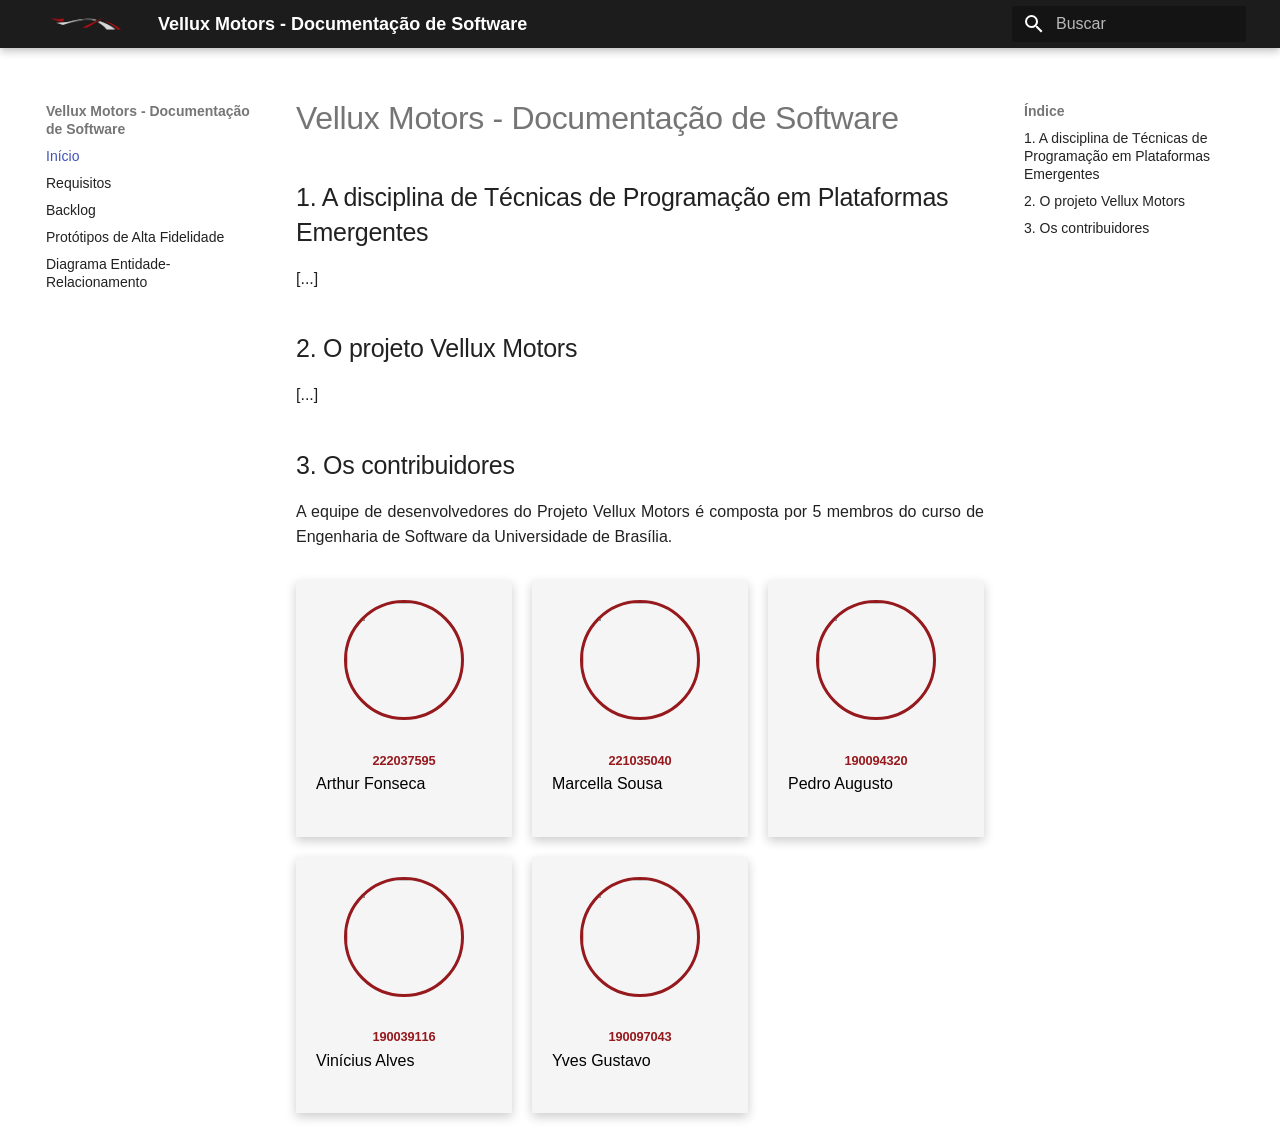
==== commit 41cbe57e: "feat: adiciona der" ====
--- a/index.html
+++ b/index.html
@@ -372,6 +372,25 @@
 
       </a>
     </li>
+
+    <li class="md-nav__item">
+      <a href="pages/der/" class="md-nav__link">
+        
+  
+  
+  <span class="md-ellipsis">
+    
+  
+    Diagrama Entidade-Relacionamento
+  
+
+    
+  </span>
+  
+  
+
+      </a>
+    </li>
   
 
     
--- a/stylesheets/styles.css
+++ b/stylesheets/styles.css
@@ -9,4 +9,8 @@
 
 .md-footer-meta__inner {
   display: none;
+}
+
+.md-typeset p {
+  text-align: justify;
 }
